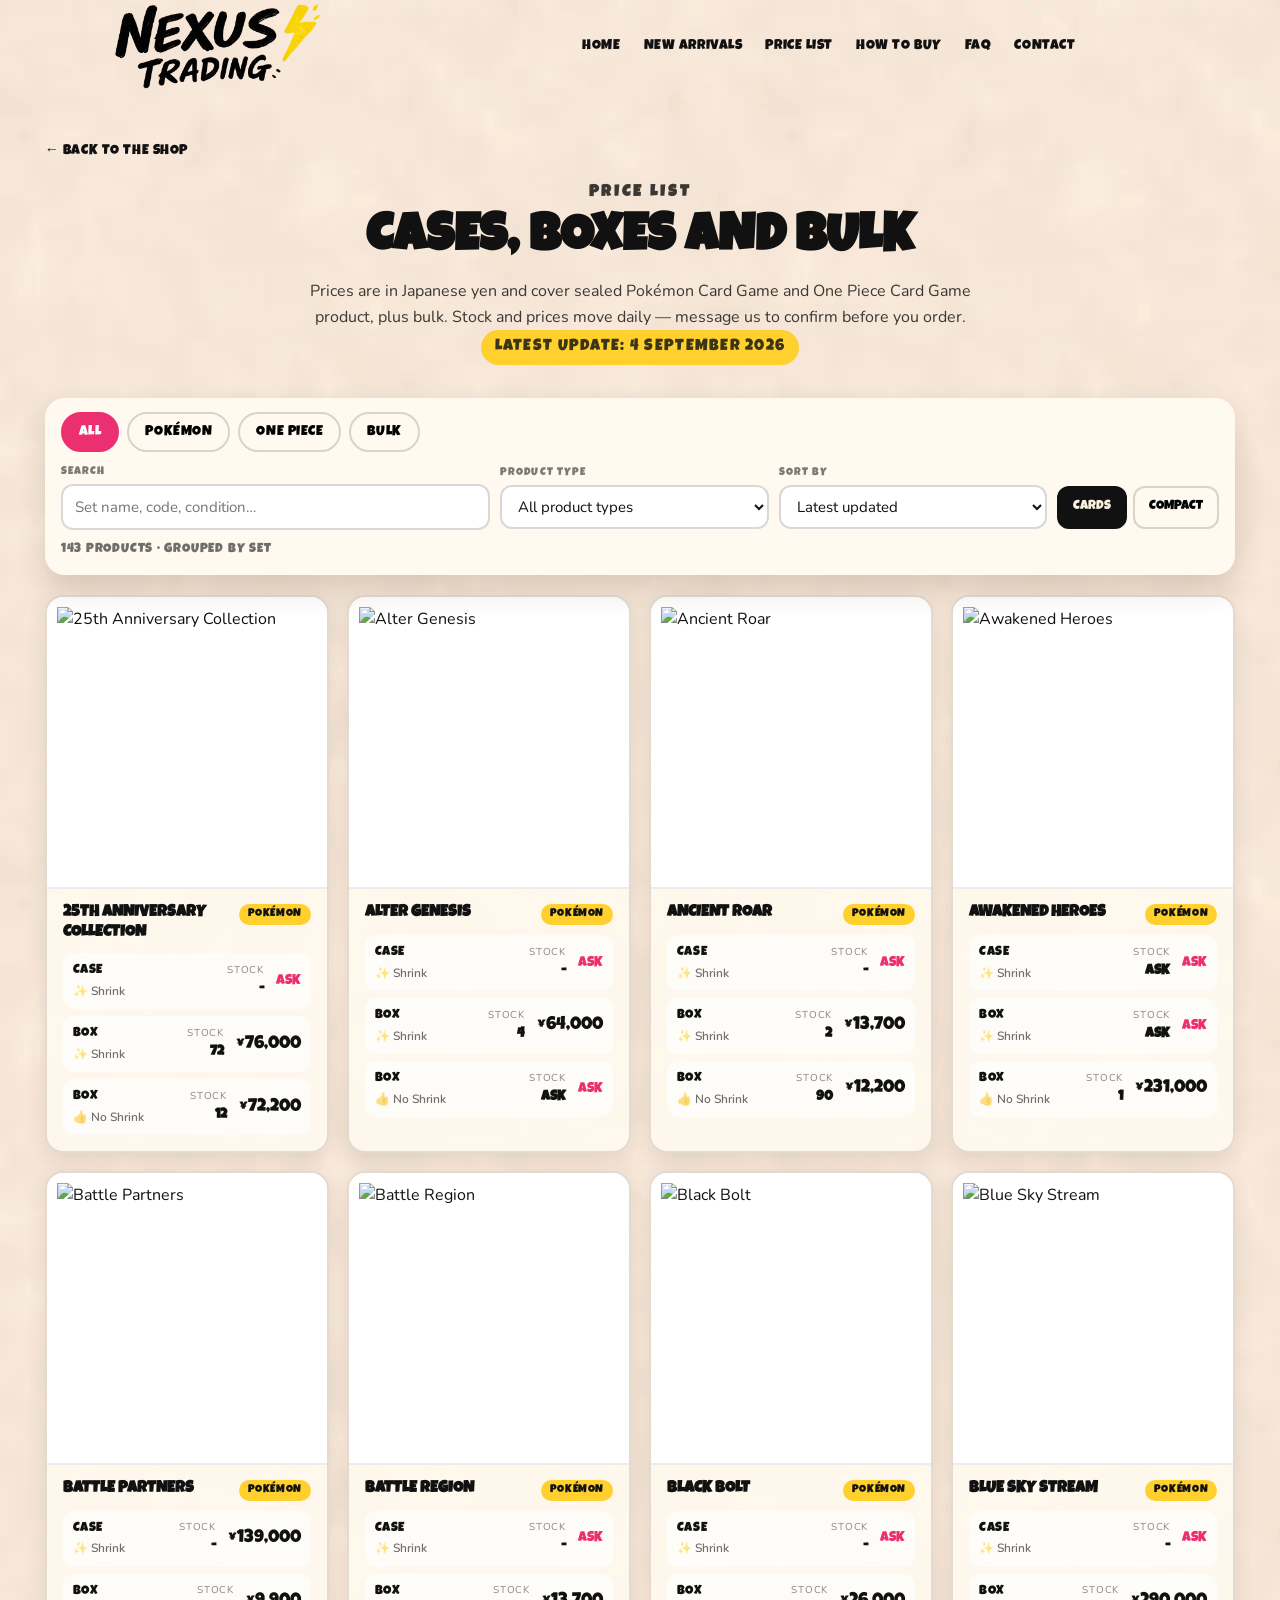
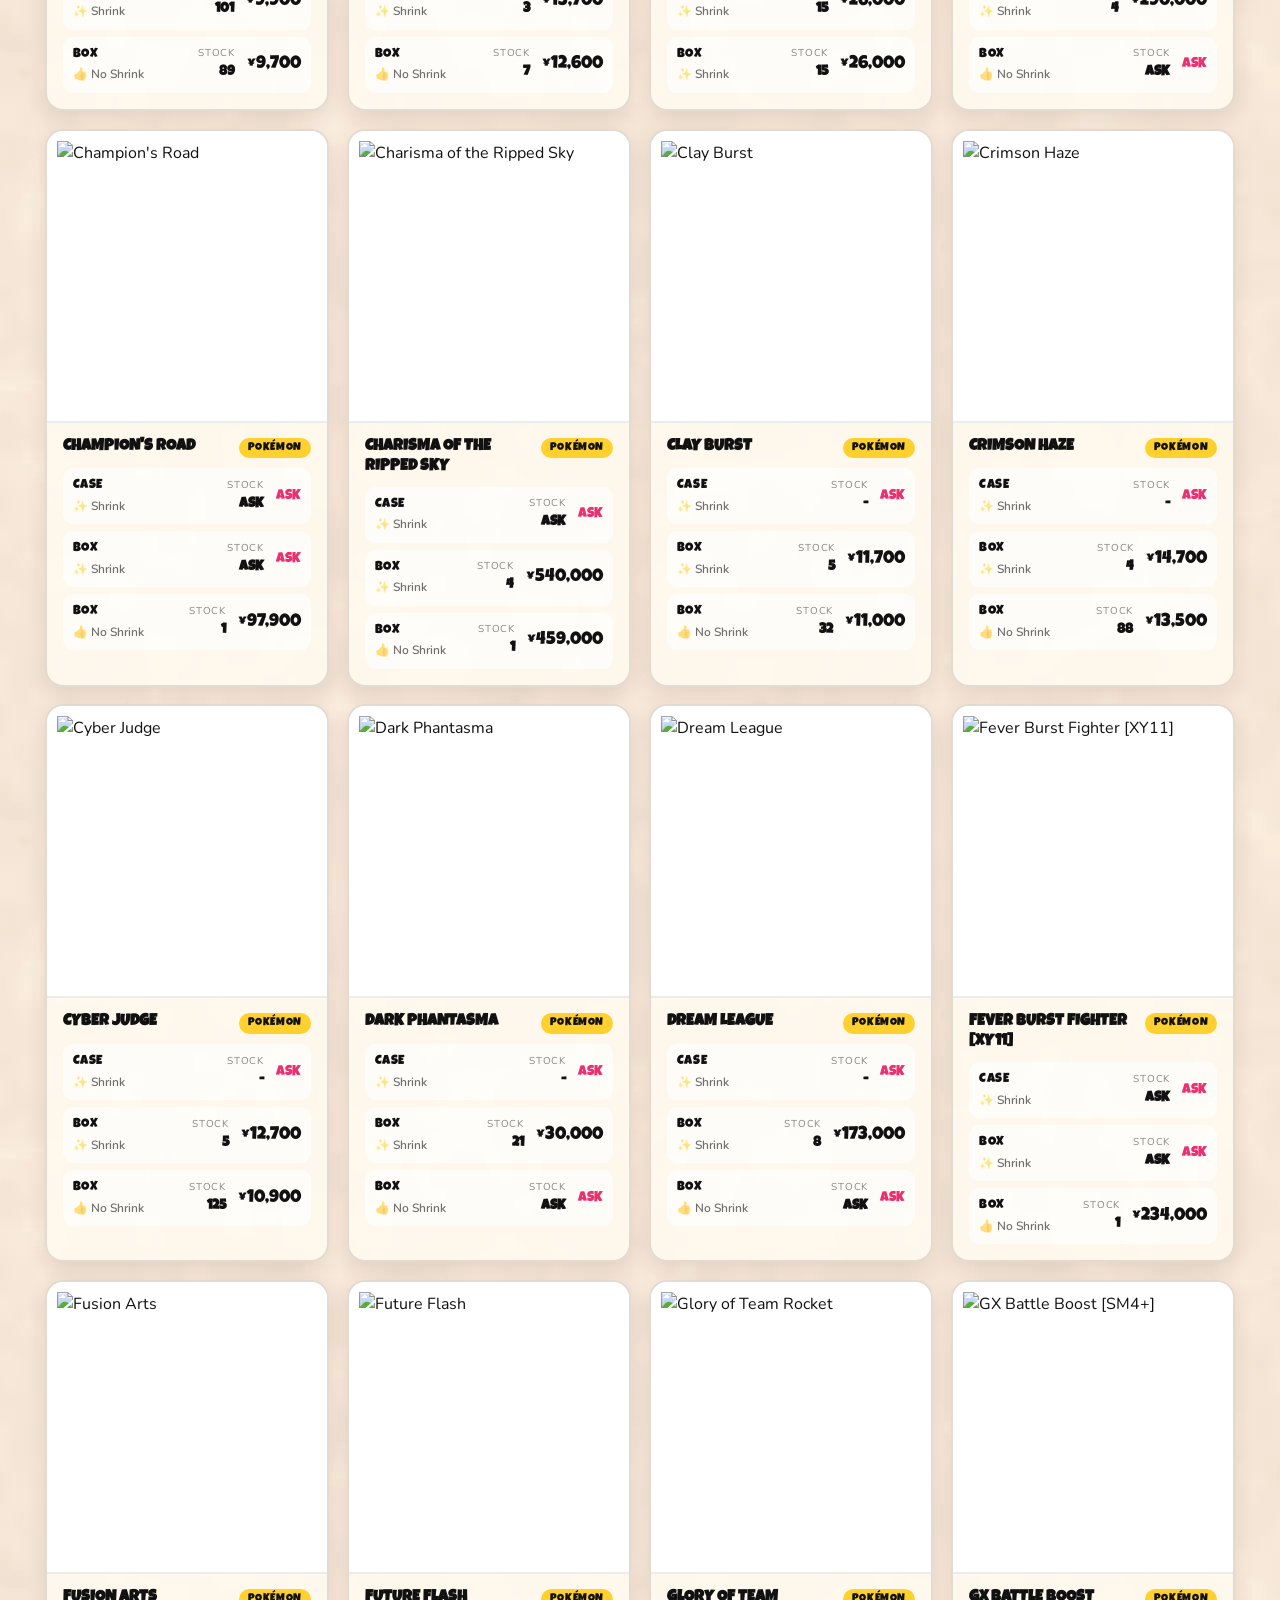
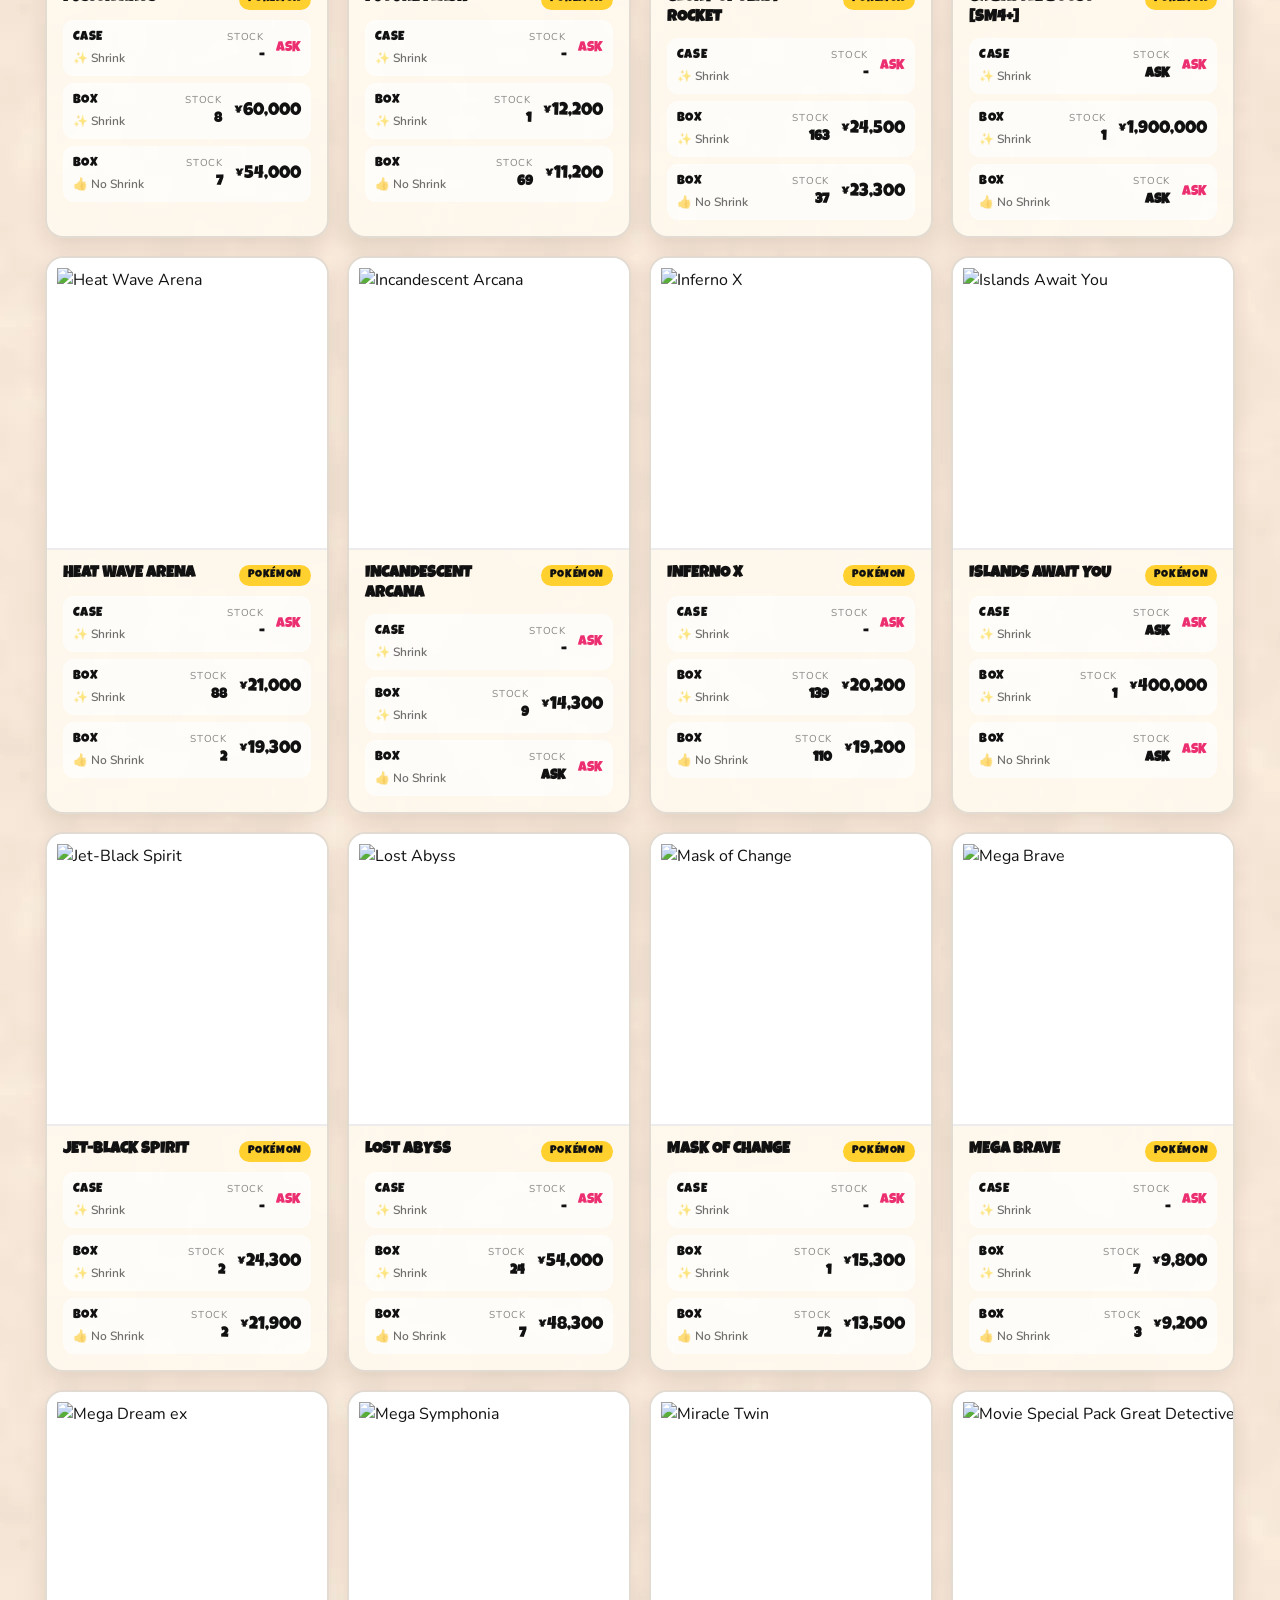
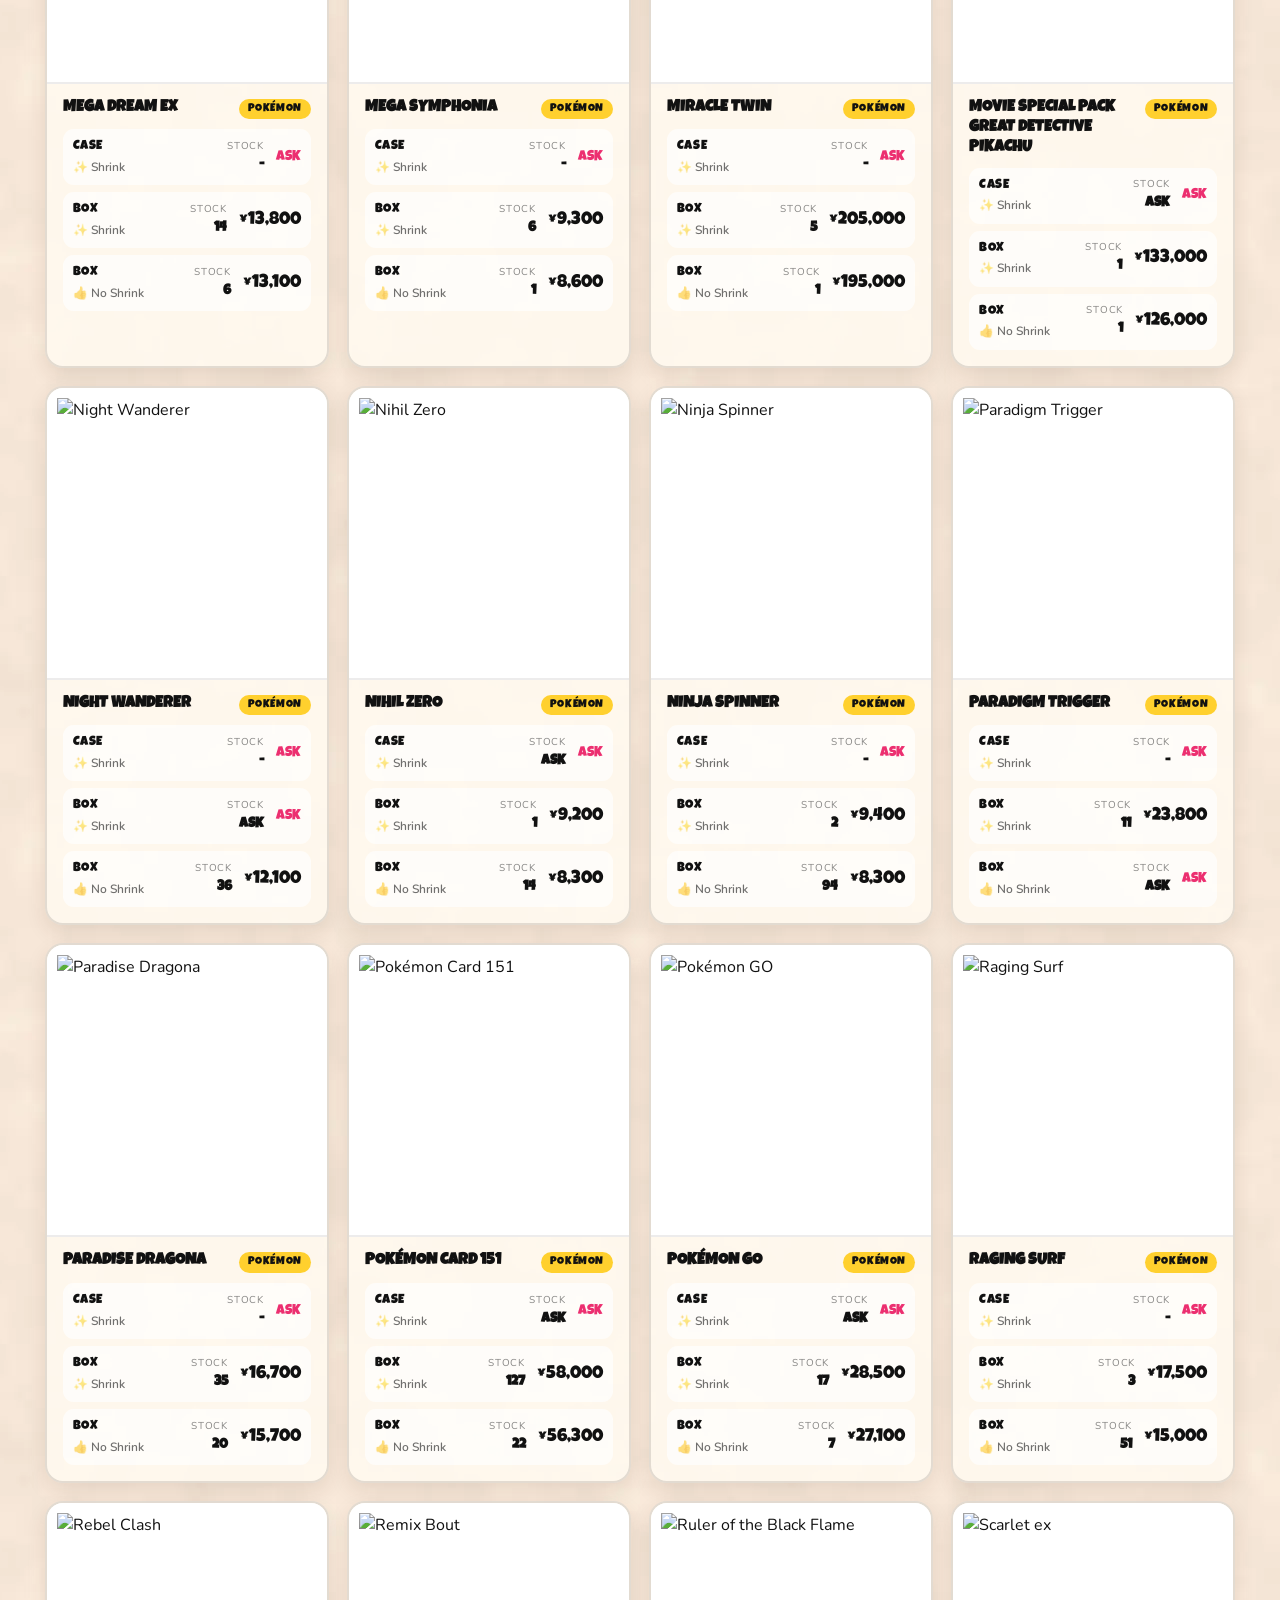
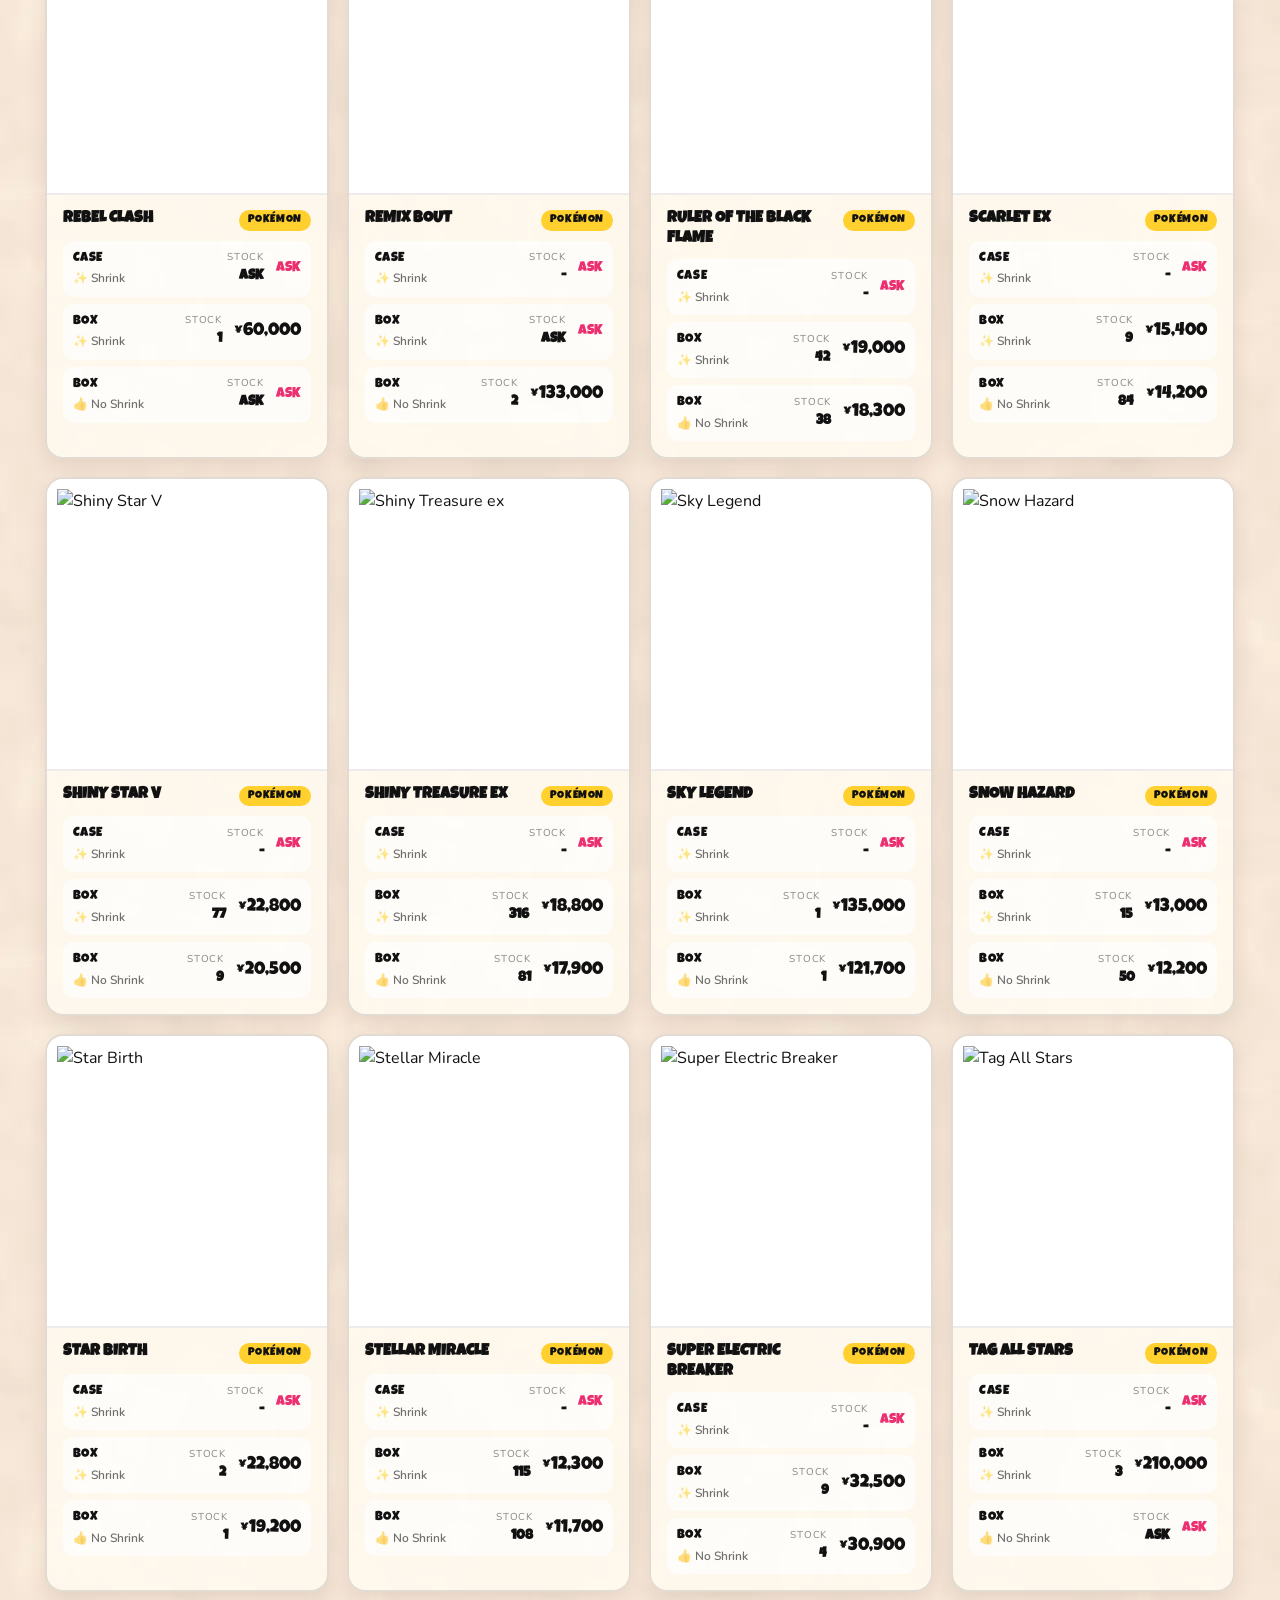
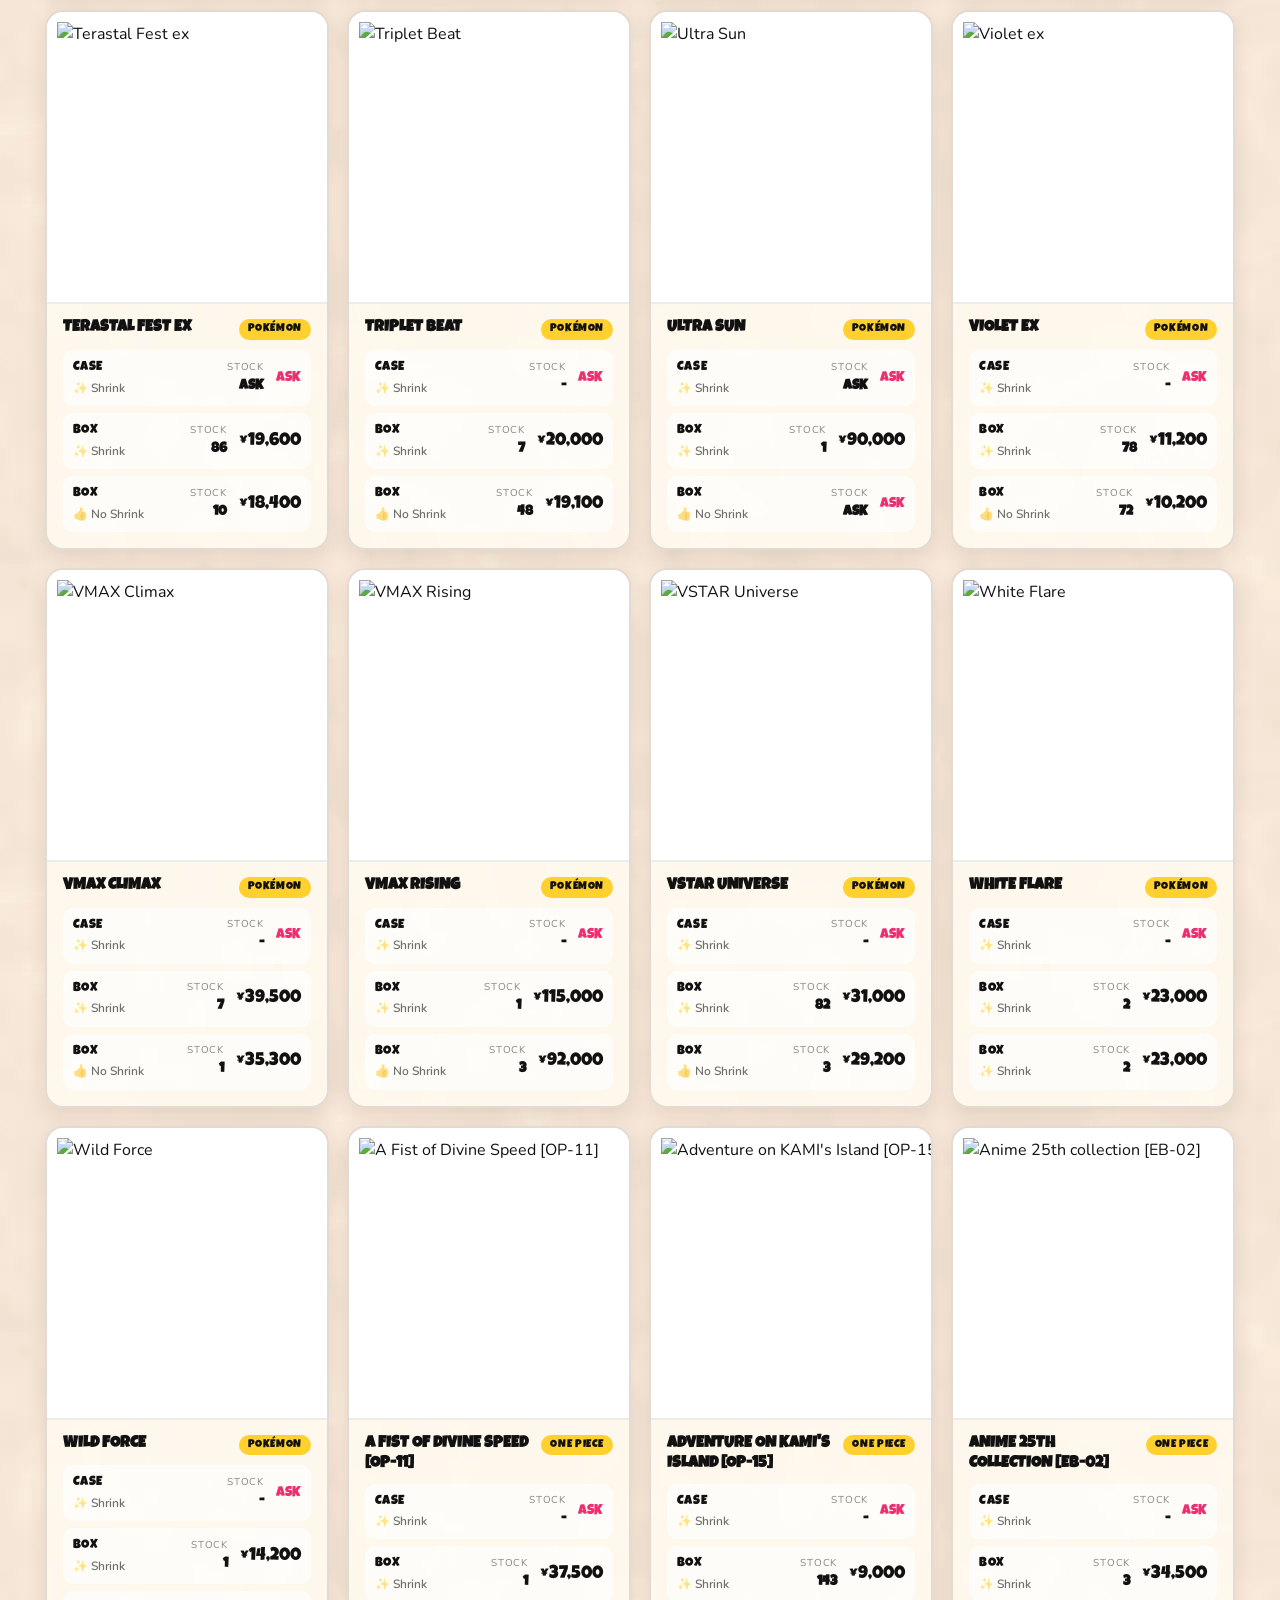
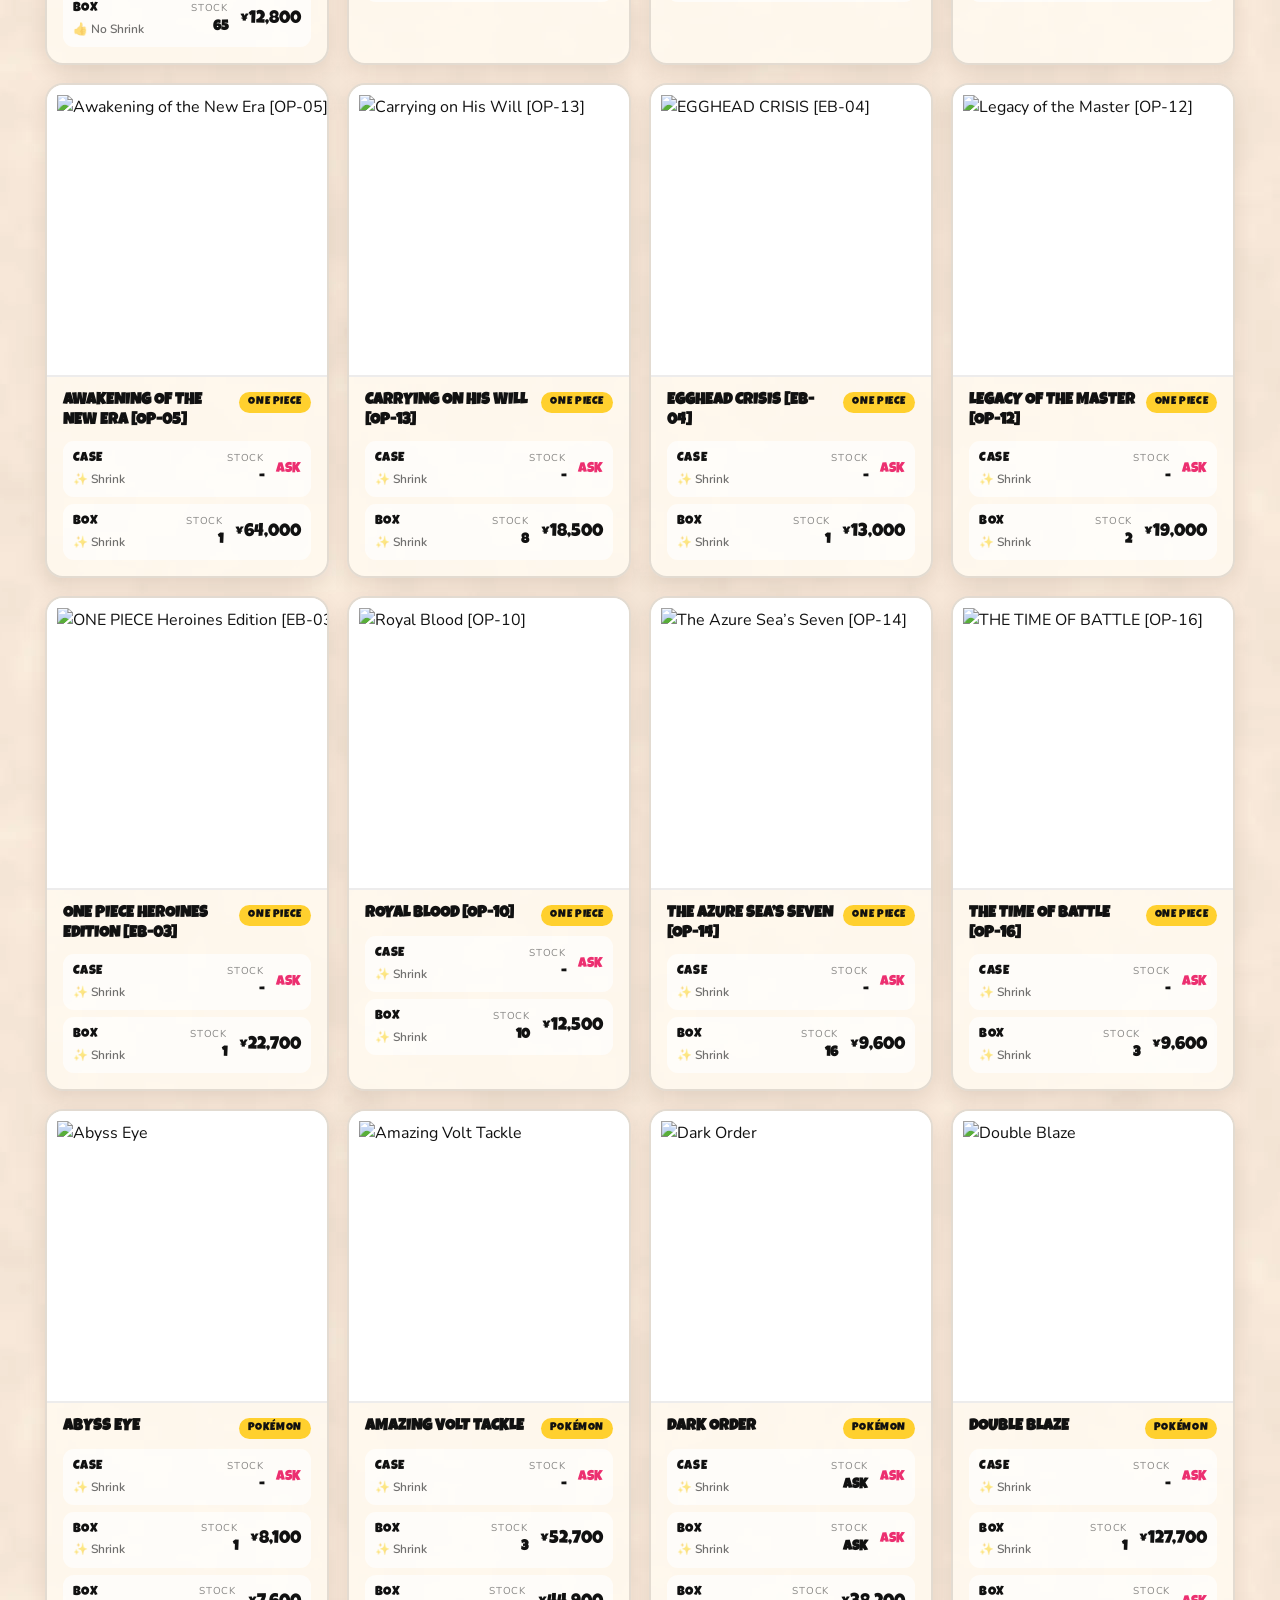
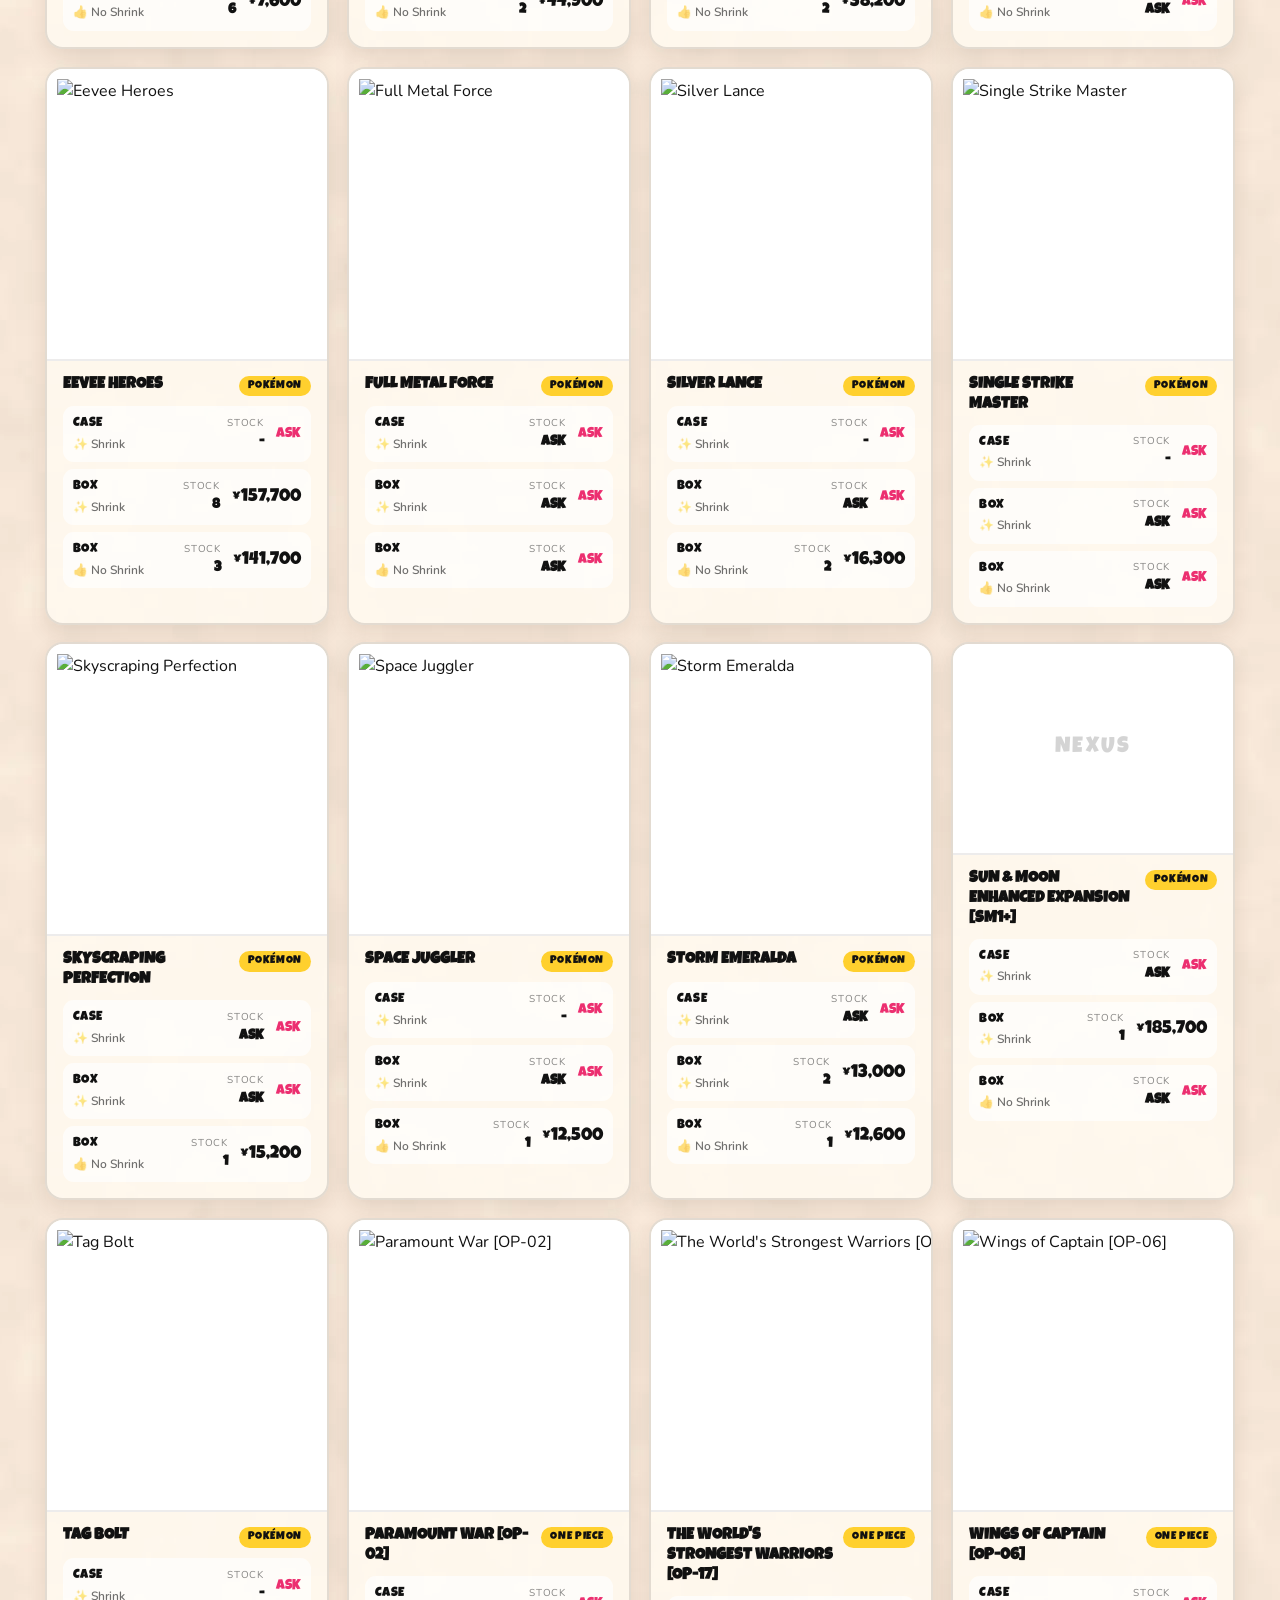
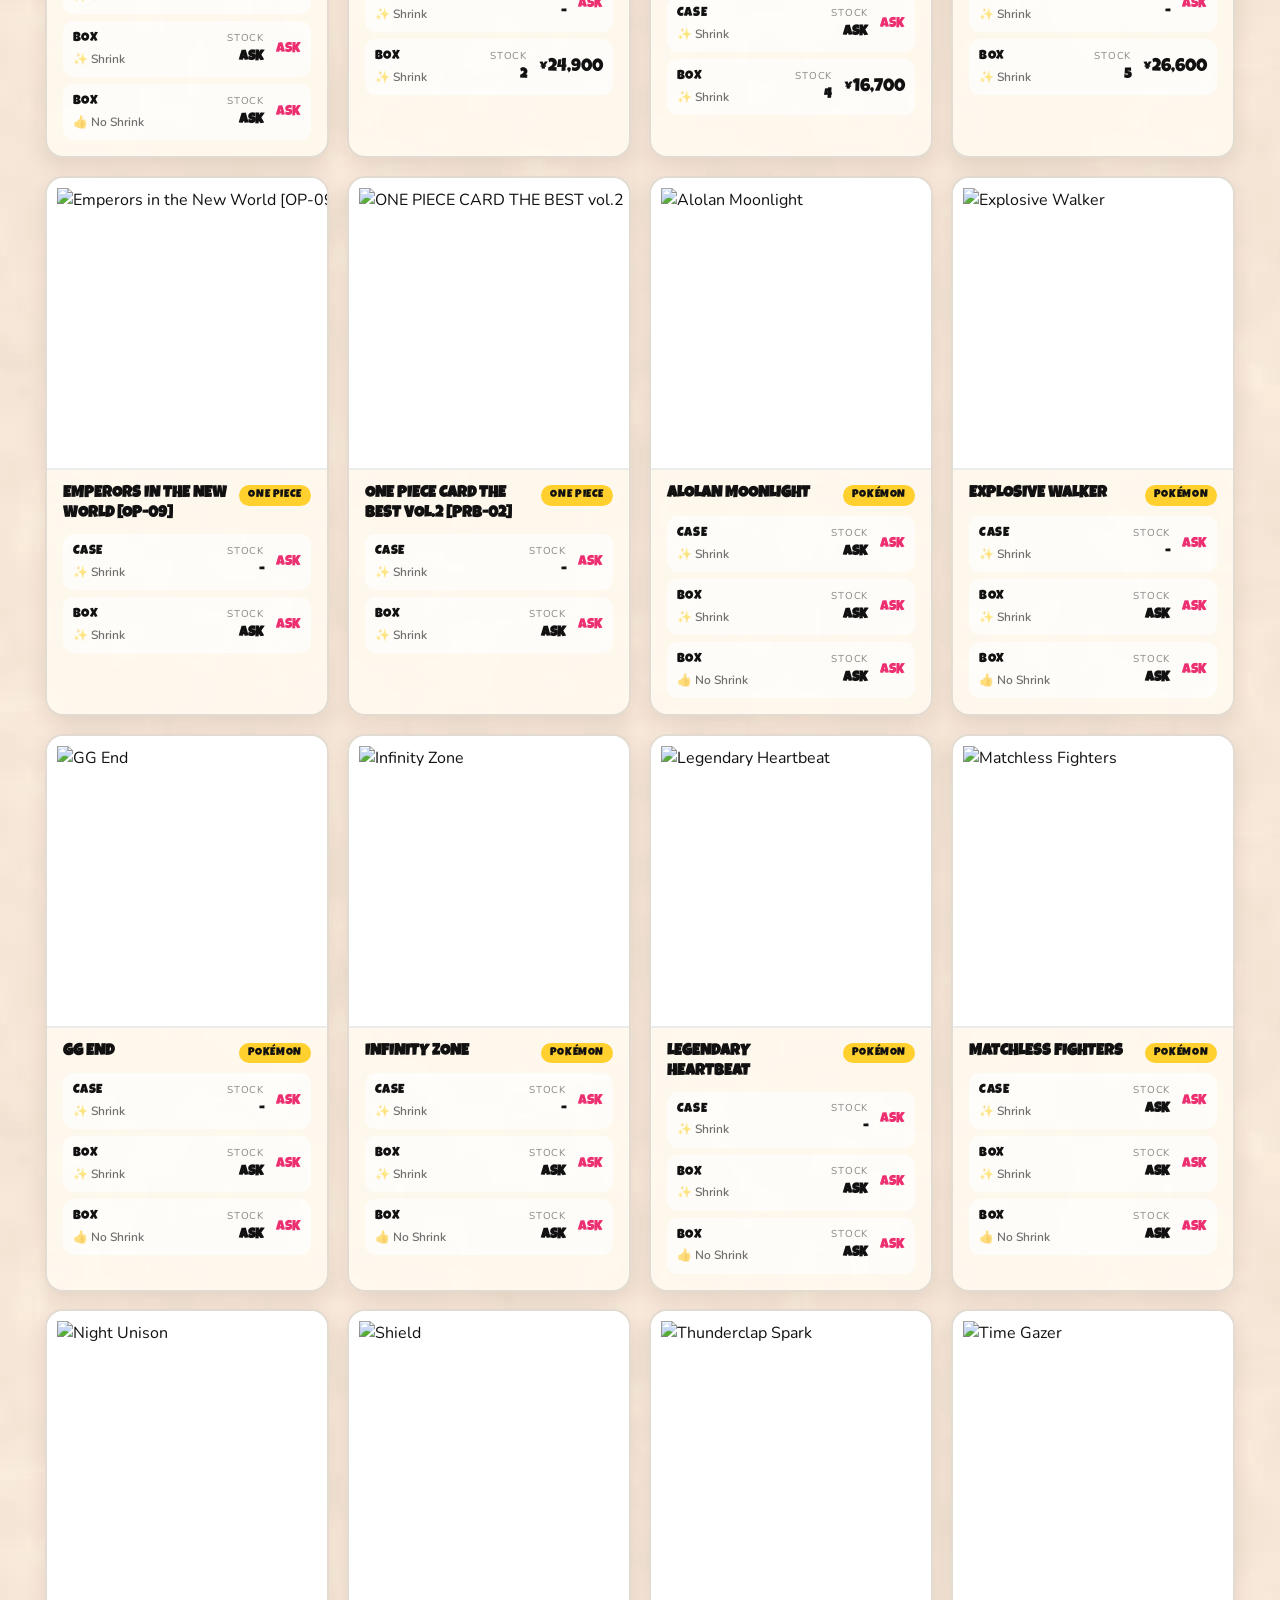
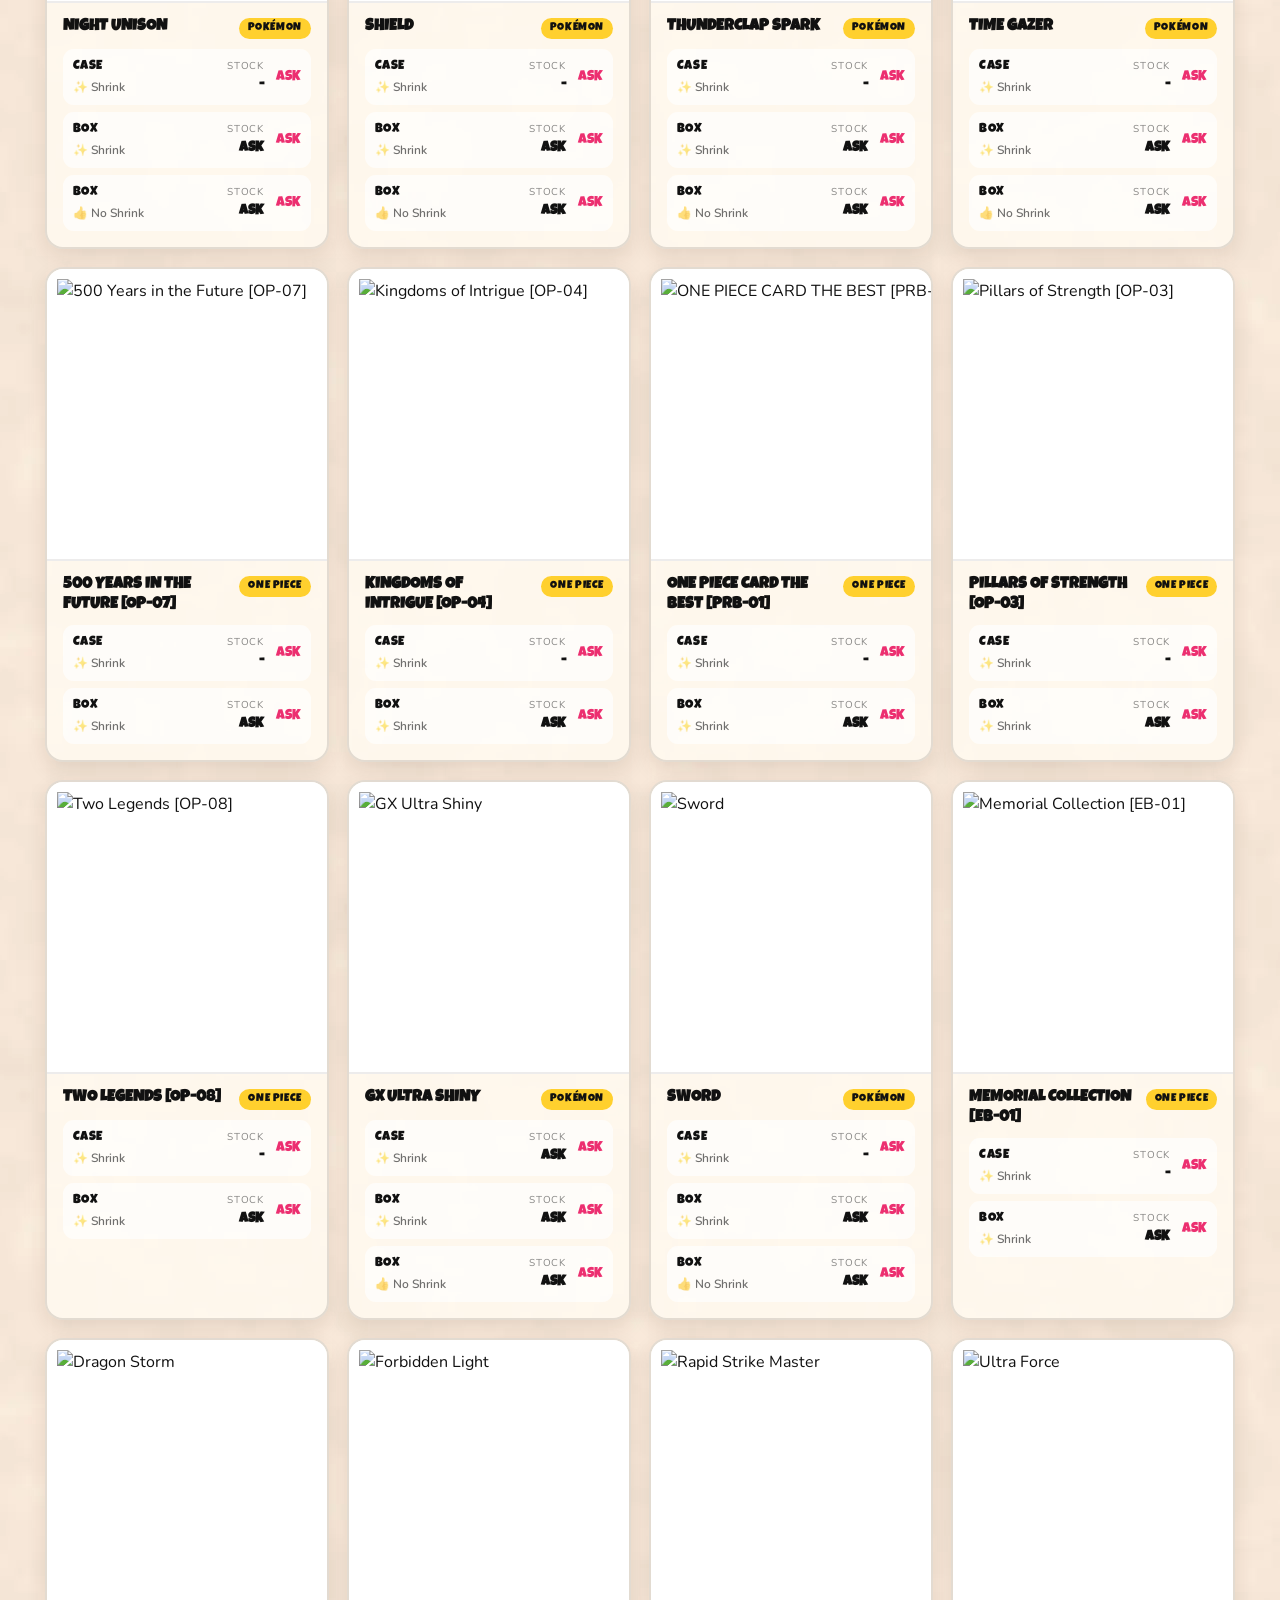
==== price-list/index.html @ 80b19c4f "Add files via upload" ====
<!doctype html>
<html lang="en">
<head>
  <meta charset="utf-8">
  <meta name="viewport" content="width=device-width, initial-scale=1">

  <title>Price List | Nexus Trading</title>
  <meta name="description" content="Current prices for Pokémon Card Game and One Piece Card Game sealed cases, boxes and bulk at Daruma Kaitori Nagano, Matsumoto. Prices in Japanese yen.">
  <link rel="canonical" href="https://daruma-nagano.github.io/miestcgshopjapan/price-list/">

  <meta property="og:type" content="website">
  <meta property="og:site_name" content="Nexus Trading">
  <meta property="og:title" content="Price List | Nexus Trading">
  <meta property="og:description" content="Current prices for Pokémon and One Piece sealed cases, boxes and bulk. Matsumoto, Japan.">
  <meta property="og:url" content="https://daruma-nagano.github.io/miestcgshopjapan/price-list/">
  <meta property="og:image" content="https://daruma-nagano.github.io/miestcgshopjapan/assets/branding/og-card.png">
  <meta name="twitter:card" content="summary_large_image">
  <meta name="twitter:site" content="@kaitorinagano">

  <meta name="theme-color" content="#ec2f70">
  <link rel="icon" href="../favicon.svg" type="image/svg+xml">
  <link rel="apple-touch-icon" href="../assets/branding/apple-touch-icon.png">

  <link rel="preconnect" href="https://fonts.googleapis.com">
  <link rel="preconnect" href="https://fonts.gstatic.com" crossorigin>
  <link rel="stylesheet" href="https://fonts.googleapis.com/css2?family=Luckiest+Guy&family=Nunito:wght@400;600;700;800&family=Gochi+Hand&display=swap">
  <link rel="stylesheet" href="../styles.css">
  <link rel="stylesheet" href="price-list.css">

  <script type="application/ld+json">
  {
    "@context": "https://schema.org",
    "@type": "BreadcrumbList",
    "itemListElement": [
      { "@type": "ListItem", "position": 1, "name": "Home", "item": "https://daruma-nagano.github.io/miestcgshopjapan/" },
      { "@type": "ListItem", "position": 2, "name": "Price List", "item": "https://daruma-nagano.github.io/miestcgshopjapan/price-list/" }
    ]
  }
  </script>
</head>
<body>
  <div class="page-shell">
    <header class="site-header">
      <a class="brand" href="../" aria-label="Nexus Trading home">
        <img src="../assets/branding/nexus-logo.webp" alt="Nexus Trading" width="766" height="296" fetchpriority="high" decoding="async">
      </a>
      <nav id="main-navigation" class="desktop-nav" aria-label="Main navigation">
        <a href="../">Home</a>
        <a href="../#new-arrivals">New Arrivals</a>
        <a href="./">Price List</a>
        <a href="../#how-to-buy">How to Buy</a>
        <a href="../#faq">FAQ</a>
        <a href="../#contact">Contact</a>
      </nav>
      <div class="header-actions">
        <button class="menu-button" type="button" aria-label="Open menu" aria-expanded="false" aria-controls="main-navigation">☰</button>
      </div>
    </header>

    <main class="pl-page" data-price-list>
      <a class="pl-back" href="../">← Back to the shop</a>

      <div class="pl-head">
        <p class="section-kicker">Price List</p>
        <h1>Cases, boxes and bulk</h1>
        <p>Prices are in Japanese yen and cover sealed Pokémon Card Game and One Piece Card Game product, plus bulk. Stock and prices move daily — message us to confirm before you order.</p>
        <p class="pl-updated">Latest update: 4 September 2026</p>
      </div>

      <div class="pl-controls">
        <div class="pl-tabs" role="group" aria-label="Filter by category">
          <button class="pl-tab is-active" type="button" data-pl-category="All">All</button>
          <button class="pl-tab" type="button" data-pl-category="Pokémon">Pokémon</button>
          <button class="pl-tab" type="button" data-pl-category="One Piece">One Piece</button>
          <button class="pl-tab" type="button" data-pl-category="Bulk">Bulk</button>
        </div>

        <div class="pl-filters">
          <div class="pl-field">
            <label for="pl-search">Search</label>
            <input id="pl-search" type="search" data-pl-search placeholder="Set name, code, condition…" autocomplete="off">
          </div>
          <div class="pl-field">
            <label for="pl-type">Product type</label>
            <select id="pl-type" data-pl-type>
              <option value="All">All product types</option>
              <option value="CASE">CASE</option>
              <option value="BOX">BOX</option>
              <option value="No Shrink">BOX — no shrink</option>
              <option value="Bulk">Bulk</option>
            </select>
          </div>
          <div class="pl-field">
            <label for="pl-sort">Sort by</label>
            <select id="pl-sort" data-pl-sort>
              <option value="updated">Latest updated</option>
              <option value="priceDesc">Highest price</option>
              <option value="priceAsc">Lowest price</option>
              <option value="name">Name A–Z</option>
            </select>
          </div>
          <div class="pl-views" role="group" aria-label="Change layout">
            <button class="pl-view is-active" type="button" data-pl-view="card">Cards</button>
            <button class="pl-view" type="button" data-pl-view="table">Compact</button>
          </div>
        </div>

        <p class="pl-count" data-pl-count aria-live="polite">Loading…</p>
      </div>

      <div class="pl-list" data-pl-list></div>
      <p class="pl-empty" data-pl-empty hidden>No matching items found.</p>

      <section class="pl-note" aria-labelledby="pl-note-heading">
        <h2 id="pl-note-heading">Before you order</h2>
        <ul>
          <li>Prices are in Japanese yen and exclude shipping. Shipping is quoted per order.</li>
          <li>Items marked <strong>ASK</strong> are priced on request — usually CASE quantities or fast-moving product.</li>
          <li>Stock figures are a guide only. Sealed product sells over the counter as well, so a listed item can be gone the same day.</li>
          <li>The final price can change with condition, market movement and remaining quantity.</li>
        </ul>
      </section>

      <div class="pl-cta">
        <a class="primary-button primary-button--inline primary-button--instagram" href="https://www.instagram.com/mie_pcg_japancard/" target="_blank" rel="noopener noreferrer">DM on Instagram <span aria-hidden="true">→</span></a>
        <a class="ghost-button" href="../#how-to-buy">How to Buy <span aria-hidden="true">→</span></a>
      </div>
    </main>

    <footer class="site-footer">
      <img src="../assets/branding/nexus-logo.webp" alt="Nexus Trading" width="766" height="296" loading="lazy" decoding="async">
      <nav aria-label="Footer navigation">
        <a href="../#how-to-buy">How to Buy</a>
        <a href="../#shipping">Shipping</a>
        <a href="../#faq">FAQ</a>
        <a href="../privacy.html">Privacy</a>
        <a href="../#contact">Contact</a>
      </nav>
      <p class="footer-note">Nexus Trading Co., Ltd. — Matsumoto, Nagano, Japan</p>
    </footer>
  </div>

  <script src="price-list-data.js"></script>
  <script src="price-list.js"></script>
  <script src="../script.js"></script>
</body>
</html>
---- styles.css ----
:root {
  --font-display: "Luckiest Guy", "Arial Black", Impact, sans-serif;
  --font-body: "Nunito", "Helvetica Neue", Arial, sans-serif;
  --font-hand: "Gochi Hand", "Comic Sans MS", cursive;
  --paper: #fbf1df;
  --ink: #111;
  --pink: #ec2f70;
  --yellow: #ffd02e;
  --panel: rgba(255, 250, 240, .88);
  --shadow: 0 14px 30px rgba(64, 35, 18, .16);
}

* { box-sizing: border-box; }
html { scroll-behavior: smooth; }
body {
  margin: 0;
  min-width: 320px;
  overflow-x: hidden;
  color: var(--ink);
  font-family: var(--font-body);
  background: #ddd4c8;
}
button, input { font: inherit; }
a { color: inherit; }
button { border: 0; }

.page-shell {
  width: 100%;
  min-width: 320px;
  margin: 0;
  overflow: hidden;
  background-color: var(--paper);
  background-image: url("assets/backgrounds/paper-background.webp");
  background-position: center top;
  background-size: 768px 768px;
  background-repeat: repeat;
}

.site-header {
  position: relative;
  z-index: 30;
  display: grid;
  grid-template-columns: minmax(180px, .85fr) 1fr auto;
  align-items: center;
  gap: clamp(12px, 1.5vw, 24px);
  width: 100%;
  max-width: none;
  margin: 0;
  padding: clamp(10px, 1.1vw, 18px) clamp(16px, 2.4vw, 36px) 4px;
}
.brand img {
  display: block;
  width: clamp(150px, 13vw, 205px);
  height: auto;
  object-fit: contain;
}
.channel-logo.is-ready { opacity: 1; }
.desktop-nav {
  display: flex;
  justify-content: center;
  gap: clamp(14px, 2.4vw, 42px);
}
.desktop-nav a,
.site-footer a {
  font-family: var(--font-display);
  text-decoration: none;
  text-transform: uppercase;
  font-size: clamp(14px, 1.05vw, 18px);
  transition: transform .2s ease, color .2s ease;
}
.desktop-nav a:hover { color: var(--pink); transform: translateY(-2px); }
.header-actions { display: flex; align-items: center; justify-content: flex-end; }
.menu-button {
  display: none;
  place-items: center;
  width: clamp(42px, 3.4vw, 50px);
  aspect-ratio: 1;
  border-radius: 50%;
  color: white;
  background: var(--pink);
  font-size: 26px;
  cursor: pointer;
}

.hero-section {
  position: relative;
  width: 100%;
  max-width: none;
  aspect-ratio: 1440 / 1010;
  margin: 0;
  padding: 0;
  isolation: isolate;
}
.hero-sticker,
.hero-mascot,
.fire-ring,
.fire-glow {
  position: absolute;
  pointer-events: none;
}
.hero-decoration-layer {
  position: absolute;
  inset: 0;
  z-index: -2;
  overflow: hidden;
  pointer-events: none;
}
.hero-decoration {
  position: absolute;
  left: 50%;
  width: 100%;
  height: auto;
  object-fit: contain;
  object-position: center top;
  transform: translateX(-50%);
}
.hero-decoration--stars {
  top: 0;
  opacity: .56;
}
.hero-decoration--arrows {
  top: 1.5%;
  opacity: .72;
}

.hero-copy {
  position: absolute;
  z-index: 8;
  left: 90%;
  top: 0%;
  width: 29%;
}
.hero-copy h1 {
  margin: 0;
  font-family: var(--font-display);
  font-size: clamp(100%, 5.7vw, 136px);
  line-height: .92;
  text-transform: uppercase;
  letter-spacing: clamp(-1.5px, -.09vw, -.5px);
}
.hero-copy h1 span { display: block; }
.hero-copy h1 .accent { color: var(--pink); }
.hero-subtitle {
  display: inline-block;
  margin: 6.5% 0 0;
  padding: .3em .45em;
  font-family: var(--font-display);
  font-size: clamp(20px, 1.7vw, 30px);
  font-weight: 700;
  line-height: 1.28;
  text-transform: uppercase;
  background: linear-gradient(transparent 16%, rgba(255, 214, 42, .82) 16% 82%, transparent 100%);
}
.hero-copy .hero-sticker--hello {
  top: -30%;
  left: 40%;
  width: clamp(118px, 13vw, 178px);
  height: auto;
  z-index: 11;
}

.hero-visual {
  position: absolute;
  z-index: 5;
  top: 2.8%;
  left: 31.5%;
  width: 62.5%;
  aspect-ratio: 900 / 790;
  container-type: inline-size;
}
.fire-ring,
.fire-glow {
  top: -20%;
  left: 10%;
  width: 80%;
  height: auto;
  object-fit: contain;
}
.fire-glow {
  opacity: .5;
  filter: blur(1px);
  animation: glowPulse 1.8s ease-in-out infinite alternate;
}
.fire-ring { animation: fireFlicker 1.3s ease-in-out infinite alternate; }
@keyframes fireFlicker {
  from { transform: translate(-50%, -50%) scale(.995) rotate(-.6deg); filter: saturate(.95) brightness(.98); }
  to { transform: translate(-50%, -50%) scale(1.018) rotate(.6deg); filter: saturate(1.15) brightness(1.08); }
}
@keyframes glowPulse {
  from { transform: translate(-50%, -50%) scale(.97); opacity: .35; }
  to { transform: translate(-50%, -50%) scale(1.03); opacity: .58; }
}

.orbit-system {
  position: absolute;
  inset: 0;
  --main-card-w: clamp(185px, 29cqw, 370px);
  --satellite-card-w: clamp(120px, 19cqw, 240px);
  --radius-x: clamp(180px, 33cqw, 420px);
  --radius-y: clamp(155px, 28cqw, 355px);
  --center-x: 52%;
  --center-y: 46%;
  cursor: grab;
  touch-action: pan-y;
  user-select: none;
}
.orbit-system.is-dragging { cursor: grabbing; }
.orbit-system:focus-visible {
  outline: 4px solid var(--pink);
  outline-offset: 6px;
  border-radius: 24px;
}
.orbit-card {
  position: absolute;
  display: flex;
  flex-direction: column;
  align-items: center;
  justify-content: center;
  gap: 6px;
  border: clamp(4px, .55cqw, 6px) solid rgba(255, 255, 255, .82);
  border-radius: clamp(12px, 1.8cqw, 18px);
  color: rgba(56, 45, 35, .82);
  text-align: center;
  font-family: var(--font-display);
  background: linear-gradient(135deg, rgba(255,255,255,.3), rgba(232,214,196,.46)), linear-gradient(180deg, #ffdbed 0%, #ffe3a8 44%, #f4cc8d 100%);
  box-shadow: 0 18px 24px rgba(55, 24, 10, .24);
  will-change: transform;
}
.orbit-card span { display: block; line-height: 1; font-size: clamp(12px, 2cqw, 19px); text-transform: uppercase; }
.orbit-card small { display: block; font-size: clamp(10px, 1.5cqw, 14px); opacity: .75; }
.orbit-card:focus-visible {
  outline: 4px solid var(--pink);
  outline-offset: 4px;
}
.orbit-card--main {
  left: var(--center-x);
  top: var(--center-y);
  width: var(--main-card-w);
  aspect-ratio: 260 / 380;
  z-index: 20;
  transform: translate(-50%, -50%) rotate(3deg);
  background: linear-gradient(135deg, rgba(255,255,255,.35), rgba(232,214,196,.12)), linear-gradient(180deg, #ff4da2 0%, #ffadcf 50%, #ffd95b 100%);
}
.orbit-card--satellite {
  left: 50%;
  top: 50%;
  width: var(--satellite-card-w);
  aspect-ratio: 182 / 255;
  transform-origin: center center;
}
.spin-label {
  position: absolute;
  right: 23%;
  bottom: 5%;
  z-index: 21;
  font-family: var(--font-hand);
  font-size: clamp(26px, 3cqw, 36px);
  transform: rotate(-8deg);
}
.hero-visual .hero-sticker--new {
  top: 7%;
  right: -5%;
  width: clamp(112px, 18cqw, 220px);
  height: auto;
  z-index: 22;
}
.hero-visual .hero-sticker--go {
  top: 61%;
  right: -3%;
  width: clamp(82px, 12cqw, 150px);
  height: auto;
  z-index: 22;
}
.hero-mascot {
  right: 1.5%;
  bottom: 1%;
  z-index: 8;
  width: clamp(190px, 20vw, 360px);
  height: auto;
  object-fit: contain;
}


.site-footer {
  display: grid;
  grid-template-columns: 1fr;
  align-items: center;
  gap: 18px;
  min-height: 76px;
  padding: 10px clamp(18px, 3vw, 58px);
  color: white;
  background: #080808;
}
.site-footer > img { width: 125px; height: 55px; object-fit: contain; filter: invert(1) grayscale(1) brightness(2); }

.sr-only {
  position: absolute;
  width: 1px;
  height: 1px;
  padding: 0;
  margin: -1px;
  overflow: hidden;
  clip: rect(0,0,0,0);
  white-space: nowrap;
  border: 0;
}
.mobile-nav-open .desktop-nav {
  display: flex;
  position: absolute;
  top: 72px;
  right: 20px;
  flex-direction: column;
  gap: 4px;
  padding: 14px;
  border-radius: 14px;
  background: #fff7ea;
  box-shadow: var(--shadow);
}

@media (min-width: 1441px) {
  .site-header {
    grid-template-columns: minmax(220px, .72fr) 1fr auto;
    padding-inline: clamp(36px, 3.2vw, 82px);
  }

  .brand img {
    width: clamp(205px, 11vw, 280px);
  }

  .desktop-nav {
    gap: clamp(34px, 3vw, 72px);
  }

  .desktop-nav a {
    font-size: clamp(18px, 1vw, 22px);
  }

  .hero-copy {
    left: clamp(48px, 4.2vw, 110px);
    width: min(30%, 560px);
  }

  .hero-visual {
    left: 30%;
    width: 68%;
  }

  .hero-decoration {
    width: 100%;
  }
}

@media (max-width: 980px) {
  .menu-button { display: grid; }
  .site-header { grid-template-columns: 180px 1fr auto; padding-inline: 18px; }
  .desktop-nav { display: none; }
  .hero-section {
    display: grid;
    grid-template-areas: "copy" "visual" "mascot";
    aspect-ratio: auto;
    padding: 0 18px 24px;
  }
  .hero-decoration--stars,
  .hero-decoration--arrows { width: 100%; height: auto; }
  .hero-copy {
    grid-area: copy;
    position: relative;
    left: auto;
    top: auto;
    width: min(58%, 430px);
    padding-top: clamp(80px, 12vw, 118px);
  }
  .hero-copy .hero-sticker--hello {
    top: 0;
    left: -2%;
    width: clamp(118px, 20vw, 168px);
  }
  .hero-visual {
    grid-area: visual;
    position: relative;
    top: auto;
    left: auto;
    width: 100%;
    aspect-ratio: 900 / 720;
    margin-top: 10px;
  }
  .orbit-system {
    --radius-x: clamp(135px, 28cqw, 230px);
    --radius-y: clamp(135px, 28cqw, 230px);
    --main-card-w: clamp(170px, 34cqw, 250px);
    --satellite-card-w: clamp(112px, 23cqw, 170px);
    --center-x: 50%;
    --center-y: 48%;
  }
  .hero-visual .hero-sticker--new { top: 4%; right: 0; width: clamp(108px, 18cqw, 148px); }
  .hero-visual .hero-sticker--go { top: 58%; right: 0; width: clamp(82px, 14cqw, 110px); }
  .hero-mascot {
    grid-area: mascot;
    position: relative;
    right: auto;
    bottom: auto;
    width: clamp(180px, 31vw, 255px);
    justify-self: end;
    margin-top: -12%;
    margin-right: 1%;
  }
  .site-footer { grid-template-columns: 120px 1fr; }
  .site-footer nav { display: none; }
}

@media (max-width: 680px) {
  .page-shell { background-size: 640px 640px; background-position: center top; }
  .site-header { grid-template-columns: minmax(130px, 1fr) auto; padding: 8px 12px 0; }
  .brand img { width: clamp(138px, 42vw, 165px); }
  .menu-button { width: 42px; }
  .hero-section { padding-inline: 12px; padding-bottom: 18px; }
  .hero-copy { width: 100%; padding-top: clamp(72px, 22vw, 96px); }
  .hero-copy h1 { width: 76%; font-size: clamp(52px, 17vw, 72px); }
  .hero-subtitle { margin: 18px 0 0; font-size: clamp(16px, 5vw, 21px); }
  .hero-copy .hero-sticker--hello { top: 0; left: -1%; width: clamp(108px, 34vw, 138px); }
  .hero-visual { width: 100%; margin-top: 8px; aspect-ratio: 1 / 1.08; }
  .orbit-system {
    --radius-x: clamp(105px, 31cqw, 150px);
    --radius-y: clamp(112px, 33cqw, 160px);
    --main-card-w: clamp(145px, 43cqw, 195px);
    --satellite-card-w: clamp(94px, 28cqw, 128px);
    --center-y: 47%;
  }
  .orbit-card span { font-size: clamp(10px, 3cqw, 13px); }
  .orbit-card small { font-size: clamp(8px, 2.3cqw, 10px); }
  .spin-label { right: 10%; bottom: 2%; font-size: clamp(24px, 8cqw, 32px); }
  .hero-visual .hero-sticker--new { top: 2%; right: 0; width: clamp(94px, 29cqw, 120px); }
  .hero-visual .hero-sticker--go { top: 59%; right: 0; width: clamp(72px, 22cqw, 92px); }
  .hero-mascot { width: clamp(150px, 45vw, 190px); margin-top: -8%; }
  .site-footer { grid-template-columns: 1fr; justify-items: center; text-align: center; }
}

@media (max-width: 420px) {
  .hero-copy h1 { width: 82%; }
  .hero-visual { margin-top: 18px; }
  .orbit-system {
    --radius-x: clamp(94px, 29cqw, 122px);
    --radius-y: clamp(100px, 31cqw, 132px);
    --main-card-w: clamp(132px, 41cqw, 168px);
    --satellite-card-w: clamp(84px, 26cqw, 106px);
  }
  .hero-mascot { margin-top: -4%; }
}

@media (prefers-reduced-motion: reduce) {
  html { scroll-behavior: auto; }
  .fire-ring,
  .fire-glow { animation: none; }
  .desktop-nav a { transition: none; }
}

.header-actions { display: flex; align-items: center; justify-content: flex-end; gap: 10px; }
.primary-button,
.social-panel > a {
  display: inline-flex;
  align-items: center;
  justify-content: space-between;
  gap: 20px;
  border: 2px solid var(--pink);
  border-radius: 999px;
  padding: 14px 26px;
  color: white;
  font-family: var(--font-display);
  font-size: 40px;
  text-decoration: none;
  background: var(--pink);
  box-shadow: 0 7px 0 rgba(172, 22, 77, .12);
  transition: transform .2s ease;
}
.primary-button { margin-top: 22px; }
.primary-button:hover,
.social-panel > a:hover { transform: translateY(-3px) rotate(-1deg); }

.connect-section {
  position: relative;
  padding: 10px clamp(18px, 3.2vw, 64px) 36px;
}
.connect-section h2 {
  margin: 0 0 18px;
  text-align: center;
  font-family: var(--font-display);
  font-size: 34px;
  text-transform: uppercase;
}
.panel-icon { font-size: 38px; }

.benefit-section {
  display: grid;
  grid-template-columns: 1.3fr repeat(4, 1fr);
  align-items: center;
  gap: 16px;
  padding: 26px clamp(18px, 3.5vw, 68px);
  border-top: 1px solid rgba(80, 45, 20, .12);
}
.benefit-title {
  padding: 14px 22px;
  font-family: var(--font-display);
  font-size: 36px;
  line-height: 1;
  text-transform: uppercase;
  background: var(--yellow);
  transform: rotate(-2deg);
}
.benefit { text-align: center; text-transform: uppercase; }
.benefit span { display: block; font-size: 52px; }
.benefit strong,
.benefit small { display: block; }
.benefit strong { font-family: var(--font-display); font-size: 18px; }

.bottom-section {
  display: grid;
  grid-template-columns: 1.4fr 1fr .7fr;
  gap: 24px;
  align-items: center;
  padding: 25px clamp(18px, 3.5vw, 68px) 12px;
}
.love-note { width: 100%; max-height: 210px; object-fit: contain; transform: rotate(-4deg); }

.site-footer {
  display: grid;
  grid-template-columns: 145px 1fr auto;
  align-items: center;
  gap: 18px;
  min-height: 76px;
  padding: 10px clamp(18px, 3vw, 58px);
  color: white;
  background: #080808;
}
.site-footer > img { width: 125px; height: 55px; object-fit: contain; filter: invert(1) grayscale(1) brightness(2); }
.site-footer nav { display: flex; justify-content: center; gap: 18px; }
.site-footer a { font-family: inherit; font-size: 12px; }

@media (max-width: 980px) {
  .benefit-section { grid-template-columns: repeat(2, 1fr); }
  .benefit-title { grid-column: 1 / -1; text-align: center; }
  .bottom-section { grid-template-columns: 1fr 1fr; }
  .love-note { grid-column: 1 / -1; justify-self: center; max-width: 240px; }
  .site-footer { grid-template-columns: 120px 1fr; }
  .site-footer nav { display: none; }
}
@media (max-width: 680px) {
  .benefit-section { grid-template-columns: 1fr 1fr; padding-inline: 18px; }
  .bottom-section { grid-template-columns: 1fr; padding-inline: 18px; }
  .love-note { grid-column: auto; }
  .site-footer { grid-template-columns: 1fr; justify-items: center; text-align: center; }
}

/* 2026-07-30: remove decoration edge artifact and improve hero-copy readability */
.hero-decoration--arrows {
  /* The source image contains a faint vertical artifact at its outer edge. */
  clip-path: inset(0 12px 0 12px);
  width: calc(100% + 24px);
}

@media (max-width: 680px) {
  .hero-decoration--arrows {
    width: calc(100% + 32px);
    clip-path: inset(0 16px 0 16px);
    opacity: .46;
  }

  .hero-decoration--stars {
    opacity: .42;
  }

  .hero-copy {
    isolation: isolate;
    padding-left: 10px;
  }

  .hero-copy::before {
    content: "";
    position: absolute;
    z-index: -1;
    top: clamp(52px, 16vw, 72px);
    right: -8px;
    bottom: -18px;
    left: -8px;
    pointer-events: none;
    background: radial-gradient(
      ellipse at 38% 44%,
      rgba(251, 241, 223, .96) 0%,
      rgba(251, 241, 223, .88) 54%,
      rgba(251, 241, 223, .48) 76%,
      rgba(251, 241, 223, 0) 100%
    );
  }

  .hero-copy h1 {
    width: 82%;
    line-height: .9;
    letter-spacing: -2px;
    text-shadow:
      0 2px 0 rgba(255, 255, 255, .92),
      0 5px 14px rgba(83, 46, 26, .08);
  }

  .hero-copy .hero-sticker--hello {
    top: -8px;
    left: 4%;
    width: clamp(102px, 31vw, 128px);
  }

  .hero-subtitle {
    max-width: min(100%, 430px);
    padding: .38em .5em .34em;
    line-height: 1.22;
    background: rgba(255, 208, 46, .92);
    box-shadow: 3px 4px 0 rgba(117, 75, 16, .08);
  }
}

@media (max-width: 420px) {
  .hero-copy h1 {
    width: 88%;
    font-size: clamp(50px, 16.5vw, 66px);
  }

  .hero-copy .hero-sticker--hello {
    left: 3%;
  }
}

/* 2026-08-03: target responsive layout based on approved viewport wireframes */
@media (min-width: 981px) {
  .site-header {
    width: min(calc(100% - 40px), 2200px);
    margin-inline: auto;
    padding-inline: clamp(20px, 2.4vw, 54px);
  }

  .hero-section {
    width: 100%;
    height: clamp(680px, calc(100vh - 76px), 1180px);
    min-height: 680px;
    aspect-ratio: auto;
    overflow: hidden;
  }

  .hero-decoration {
    inset: 0;
    left: 0;
    width: 100%;
    height: 100%;
    object-fit: cover;
    object-position: center top;
    transform: none;
  }

  .hero-decoration--arrows {
    width: calc(100% + 28px);
    left: -14px;
  }

  .hero-copy {
    left: clamp(34px, 4vw, 92px);
    top: 11%;
    width: min(37%, 510px);
  }

  .hero-copy h1 {
    font-size: clamp(62px, 6vw, 96px);
    line-height: .88;
  }

  .hero-copy .hero-sticker--hello {
    top: -23%;
    left: -2%;
    width: clamp(96px, 9vw, 144px);
  }

  .hero-subtitle {
    font-size: clamp(18px, 1.55vw, 28px);
  }

  .hero-visual {
    top: 1.5%;
    right: 1.5%;
    left: auto;
    width: min(59%, 1280px);
    height: 94%;
    aspect-ratio: auto;
  }

  .fire-ring,
  .fire-glow {
    top: 4%;
    left: 9%;
    width: 82%;
  }

  .orbit-system {
    --main-card-w: clamp(185px, 25cqw, 340px);
    --satellite-card-w: clamp(118px, 16.5cqw, 215px);
    --center-x: 50%;
    --center-y: 47%;
  }

  .spin-label {
    right: 18%;
    bottom: 6%;
  }

  .hero-mascot {
    right: 1.5%;
    bottom: 0;
    width: clamp(190px, 16vw, 320px);
  }
}

@media (min-width: 1440px) {
  .hero-copy {
    left: clamp(64px, 4.2vw, 110px);
    top: 12%;
    width: min(32%, 560px);
  }

  .hero-visual {
    right: max(1.5%, calc((100vw - 2200px) / 2));
    width: min(62%, 1360px);
  }

  .hero-copy h1 {
    font-size: clamp(78px, 5.2vw, 108px);
  }
}

@media (min-width: 2200px) {
  .hero-copy {
    left: max(110px, calc((100vw - 2200px) / 2 + 64px));
  }
}

@media (min-width: 681px) and (max-width: 980px) {
  .site-header {
    width: 100%;
  }

  .hero-section {
    display: grid;
    grid-template-areas: "copy" "visual" "mascot";
    grid-template-rows: auto auto auto;
    padding: 0 24px 28px;
    overflow: hidden;
  }

  .hero-decoration {
    inset: 0;
    left: 0;
    width: 100%;
    height: 100%;
    object-fit: cover;
    transform: none;
  }

  .hero-copy {
    width: min(70%, 520px);
    padding-top: 46px;
  }

  .hero-copy h1 {
    font-size: clamp(62px, 10vw, 82px);
    line-height: .9;
  }

  .hero-copy .hero-sticker--hello {
    top: -2px;
    left: 1%;
  }

  .hero-visual {
    width: 100%;
    aspect-ratio: 1.22 / 1;
    margin-top: 24px;
  }

  .fire-ring,
  .fire-glow {
    top: 3%;
    left: 8%;
    width: 84%;
  }

  .hero-mascot {
    margin-top: -8%;
  }
}

@media (max-width: 680px) {
  .site-header {
    min-height: 64px;
  }

  .hero-section {
    padding-top: 0;
  }

  .hero-decoration {
    inset: 0;
    left: 0;
    width: 100%;
    height: 100%;
    object-fit: cover;
    transform: none;
  }

  .hero-copy {
    padding-top: clamp(30px, 9vw, 42px);
  }

  .hero-copy h1 {
    width: 92%;
    font-size: clamp(50px, 16vw, 68px);
    line-height: .91;
  }

  .hero-copy .hero-sticker--hello {
    top: -6px;
    left: 3%;
  }

  .hero-subtitle {
    margin-top: 14px;
    font-size: clamp(15px, 4.6vw, 20px);
  }

  .primary-button {
    white-space: nowrap;
    font-size: clamp(14px, 4vw, 17px);
  }

  .hero-visual {
    margin-top: 12px;
    aspect-ratio: 1 / 1.06;
  }

  .fire-ring,
  .fire-glow {
    top: 3%;
    left: 6%;
    width: 88%;
  }

  .orbit-system {
    --center-y: 46%;
  }
}

/* 2026-08-04: reduce header-to-hero gap on PC */
@media (min-width: 981px) {
  .site-header {
    padding-top: 6px;
    padding-bottom: 0;
  }

  .hero-copy {
    top: 5%;
  }

  .hero-visual {
    top: -4.5%;
  }
}

@media (min-width: 1440px) {
  .hero-copy {
    top: 6%;
  }
}

/* 2026-08-04: compact PC header while increasing visible logo size */
@media (min-width: 981px) and (max-width: 1439px) {
  .site-header {
    min-height: 64px;
    grid-template-columns: minmax(200px, .8fr) 1fr auto;
    padding-top: 2px;
    padding-bottom: 2px;
  }

  .brand,
  .desktop-nav,
  .header-actions {
    align-self: center;
  }

  .brand img {
    width: 190px;
    max-height: 58px;
    object-fit: contain;
  }
}

@media (min-width: 1440px) {
  .site-header {
    min-height: 72px;
    grid-template-columns: minmax(230px, .75fr) 1fr auto;
    padding-top: 2px;
    padding-bottom: 2px;
  }

  .brand,
  .desktop-nav,
  .header-actions {
    align-self: center;
  }

  .brand img {
    width: 220px;
    max-height: 66px;
    object-fit: contain;
  }
}

/* 2026-08-04: align PC background decorations with raised hero content */
@media (min-width: 981px) {
  .hero-decoration--stars {
    top: -3%;
    width: 104%;
    left: -2%;
  }

  .hero-decoration--arrows {
    top: -2%;
    width: calc(104% + 28px);
    left: calc(-2% - 14px);
  }
}

/* 2026-08-04: show the first stars/hearts cluster in the header-to-hero gap */
@media (min-width: 981px) {
  .hero-decoration-layer {
    overflow: visible;
  }

  .hero-decoration--stars {
    top: -9%;
  }
}

/* 2026-08-04: cropped stars/hearts top padding; start artwork directly below header */
@media (min-width: 981px) {
  .hero-decoration--stars {
    top: 0;
  }
}

/* 2026-08-04: lower PC hero foreground without moving stars/hearts */
@media (min-width: 981px) and (max-width: 1439px) {
  .hero-copy {
    top: calc(5% + 16px);
  }

  .hero-visual {
    top: calc(-4.5% + 16px);
  }
}

@media (min-width: 1440px) {
  .hero-copy {
    top: calc(6% + 18px);
  }

  .hero-visual {
    top: calc(-4.5% + 18px);
  }
}

/* 2026-08-04: lower the Card Fever Starts Here heading beneath the first stars/hearts band */
@media (min-width: 981px) and (max-width: 1439px) {
  .hero-copy {
    top: calc(5% + 82px);
  }
}

@media (min-width: 1440px) {
  .hero-copy {
    top: calc(6% + 104px);
  }
}

/* 2026-08-04: move the Card Fever heading further below the upper stars/hearts band */
@media (min-width: 981px) and (max-width: 1439px) {
  .hero-copy {
    top: calc(5% + 140px);
  }
}

@media (min-width: 1440px) {
  .hero-copy {
    top: calc(6% + 170px);
  }
}

/* 2026-08-04: move the Card Fever copy further right on PC */
@media (min-width: 981px) and (max-width: 1439px) {
  .hero-copy {
    left: clamp(114px, 8.6vw, 168px);
  }

  .hero-visual {
    right: 4.2%;
  }
}

@media (min-width: 1440px) {
  .hero-copy {
    left: clamp(162px, 8.8vw, 238px);
  }

  .hero-visual {
    right: max(3.5%, calc((100vw - 2200px) / 2 + 36px));
  }
}

@media (min-width: 2200px) {
  .hero-copy {
    left: max(180px, calc((100vw - 2200px) / 2 + 120px));
  }
}


/* 2026-08-04: move the Card Fever heading even lower on PC */
@media (min-width: 981px) and (max-width: 1439px) {
  .hero-copy {
    top: calc(5% + 196px);
  }
}

@media (min-width: 1440px) {
  .hero-copy {
    top: calc(6% + 236px);
  }
}


/* 2026-08-04: move the Card Fever heading 20-40px lower again on PC */
@media (min-width: 981px) and (max-width: 1439px) {
  .hero-copy {
    top: calc(5% + 228px);
  }
}

@media (min-width: 1440px) {
  .hero-copy {
    top: calc(6% + 268px);
  }
}


/* 2026-08-04: lower cards/fire visual group and mascot further on PC */
@media (min-width: 981px) and (max-width: 1439px) {
  .hero-visual {
    top: calc(-4.5% + 40px);
  }

  .hero-mascot {
    bottom: -3%;
  }
}

@media (min-width: 1440px) {
  .hero-visual {
    top: calc(-4.5% + 44px);
  }

  .hero-mascot {
    bottom: -4%;
  }
}


/* 2026-08-05: move cards/fire visual group and mascot much lower on PC */
@media (min-width: 981px) and (max-width: 1439px) {
  .hero-visual {
    top: calc(-4.5% + 96px);
  }

  .hero-mascot {
    bottom: -12%;
  }
}

@media (min-width: 1440px) {
  .hero-visual {
    top: calc(-4.5% + 108px);
  }

  .hero-mascot {
    bottom: -14%;
  }
}


/* 2026-08-05: revert fire position; lower cards only and mascot separately on PC */
@media (min-width: 981px) and (max-width: 1439px) {
  .hero-visual {
    top: calc(-4.5% + 16px);
  }

  .orbit-system {
    --center-y: 59.5%;
  }

  .hero-mascot {
    bottom: -12%;
  }
}

@media (min-width: 1440px) {
  .hero-visual {
    top: calc(-4.5% + 18px);
  }

  .orbit-system {
    --center-y: 58.5%;
  }

  .hero-mascot {
    bottom: -14%;
  }
}


/* 2026-08-05: move fire slightly up, lower only cards and mascot a bit more on PC */
@media (min-width: 981px) and (max-width: 1439px) {
  .fire-ring,
  .fire-glow {
    top: 1.5%;
  }

  .orbit-system {
    --center-y: 62.5%;
  }

  .hero-mascot {
    bottom: -16%;
  }
}

@media (min-width: 1440px) {
  .fire-ring,
  .fire-glow {
    top: 1%;
  }

  .orbit-system {
    --center-y: 61.5%;
  }

  .hero-mascot {
    bottom: -18%;
  }
}


/* 2026-08-05: move fire higher again, cards and mascot a bit lower on PC */
@media (min-width: 981px) and (max-width: 1439px) {
  .fire-ring,
  .fire-glow {
    top: -1%;
  }

  .orbit-system {
    --center-y: 64%;
  }

  .hero-mascot {
    bottom: -19%;
  }
}

@media (min-width: 1440px) {
  .fire-ring,
  .fire-glow {
    top: -1.5%;
  }

  .orbit-system {
    --center-y: 63%;
  }

  .hero-mascot {
    bottom: -21%;
  }
}


/* 2026-08-05: raise fire more, reset mascot to original position, lower cards a bit more on PC */
@media (min-width: 981px) and (max-width: 1439px) {
  .fire-ring,
  .fire-glow {
    top: -3%;
  }

  .orbit-system {
    --center-y: 65.5%;
  }

  .hero-mascot {
    bottom: 1%;
  }
}

@media (min-width: 1440px) {
  .fire-ring,
  .fire-glow {
    top: -3.5%;
  }

  .orbit-system {
    --center-y: 64.5%;
  }

  .hero-mascot {
    bottom: 1%;
  }
}


/* 2026-08-05: raise fire a bit more on PC while keeping cards and mascot positions */
@media (min-width: 981px) and (max-width: 1439px) {
  .fire-ring,
  .fire-glow {
    top: -4.5%;
  }
}

@media (min-width: 1440px) {
  .fire-ring,
  .fire-glow {
    top: -5%;
  }
}


/* 2026-08-05: tightly crop logo artwork and enlarge visible PC logo */
@media (min-width: 981px) and (max-width: 1439px) {
  .site-header {
    grid-template-columns: minmax(230px, .82fr) 1fr auto;
  }

  .brand img {
    width: 220px;
    max-height: 58px;
  }
}

@media (min-width: 1440px) {
  .site-header {
    grid-template-columns: minmax(275px, .8fr) 1fr auto;
  }

  .brand img {
    width: 260px;
    max-height: 66px;
  }
}


/* 2026-08-05: make header logo much larger on PC */
@media (min-width: 981px) and (max-width: 1439px) {
  .site-header {
    grid-template-columns: minmax(300px, .88fr) 1fr auto;
  }

  .brand img {
    width: 280px;
    max-height: 74px;
    object-fit: contain;
  }
}

@media (min-width: 1440px) {
  .site-header {
    grid-template-columns: minmax(380px, .92fr) 1fr auto;
  }

  .brand img {
    width: 360px;
    max-height: 92px;
    object-fit: contain;
  }
}


/* 2026-08-05: make logo much larger again and left-align desktop menu on PC */
@media (min-width: 981px) and (max-width: 1439px) {
  .site-header {
    grid-template-columns: minmax(360px, 0.98fr) minmax(420px, 1.2fr) auto;
    column-gap: 18px;
  }

  .brand {
    justify-self: start;
    align-self: center;
  }

  .brand img {
    width: 330px;
    max-height: 88px;
    object-fit: contain;
  }

  .desktop-nav {
    justify-content: flex-start;
    justify-self: start;
    gap: clamp(18px, 1.8vw, 28px);
  }

  .desktop-nav a {
    text-align: left;
  }
}

@media (min-width: 1440px) {
  .site-header {
    grid-template-columns: minmax(460px, 1.05fr) minmax(620px, 1.35fr) auto;
    column-gap: 24px;
  }

  .brand {
    justify-self: start;
    align-self: center;
  }

  .brand img {
    width: 440px;
    max-height: 112px;
    object-fit: contain;
  }

  .desktop-nav {
    justify-content: flex-start;
    justify-self: start;
    gap: clamp(20px, 1.7vw, 34px);
  }

  .desktop-nav a {
    text-align: left;
  }
}


/* 2026-08-05: dedicated smartphone/iPhone hero layout */
@media (max-width: 680px) {
  .site-header {
    min-height: 56px;
    grid-template-columns: minmax(118px, 1fr) auto;
    padding: 4px 10px 0;
  }

  .brand img {
    width: clamp(126px, 36vw, 150px);
    max-height: 50px;
  }

  .menu-button {
    width: 38px;
    font-size: 22px;
  }

  .hero-section {
    position: relative;
    display: grid;
    grid-template-areas: "copy" "visual";
    grid-template-rows: auto auto;
    padding: 0 10px 18px;
  }

  .hero-copy {
    width: 100%;
    padding-top: clamp(24px, 7vw, 34px);
  }

  .hero-copy h1 {
    width: 88%;
    font-size: clamp(42px, 12.8vw, 54px);
    line-height: .9;
  }

  .hero-subtitle {
    margin-top: 10px;
    font-size: clamp(14px, 4vw, 17px);
  }

  .primary-button {
    margin-top: 12px;
    padding: 10px 16px;
    font-size: clamp(13px, 3.7vw, 15px);
  }

  .hero-visual {
    justify-self: center;
    width: 92%;
    margin-top: 4px;
    aspect-ratio: 1 / .98;
  }

  .fire-ring,
  .fire-glow {
    top: 4%;
    left: 8%;
    width: 84%;
  }

  .orbit-system {
    --radius-x: clamp(88px, 25cqw, 118px);
    --radius-y: clamp(86px, 24cqw, 114px);
    --main-card-w: clamp(118px, 34cqw, 150px);
    --satellite-card-w: clamp(74px, 21cqw, 94px);
    --center-x: 50%;
    --center-y: 47%;
  }

  .spin-label {
    right: 8%;
    bottom: 2%;
    font-size: clamp(20px, 6cqw, 26px);
  }

  .hero-mascot {
    position: absolute;
    z-index: 24;
    right: 1%;
    bottom: 3%;
    width: clamp(112px, 31vw, 138px);
    margin: 0;
  }
}

/* iPhone SE / narrow phones */
@media (max-width: 380px) {
  .hero-copy h1 {
    width: 90%;
    font-size: 42px;
  }

  .hero-visual {
    width: 88%;
    margin-top: 0;
    aspect-ratio: 1 / .94;
  }

  .orbit-system {
    --radius-x: 84px;
    --radius-y: 82px;
    --main-card-w: 114px;
    --satellite-card-w: 70px;
    --center-y: 46%;
  }

  .hero-mascot {
    right: 0;
    bottom: 4%;
    width: 108px;
  }
}

/* iPhone 14 / 15 width range */
@media (min-width: 381px) and (max-width: 410px) {
  .hero-visual {
    width: 90%;
    aspect-ratio: 1 / .96;
  }

  .orbit-system {
    --radius-x: 90px;
    --radius-y: 88px;
    --main-card-w: 122px;
    --satellite-card-w: 76px;
    --center-y: 47%;
  }

  .hero-mascot {
    width: 118px;
    bottom: 3%;
  }
}

/* iPhone Pro Max / wider phones */
@media (min-width: 411px) and (max-width: 680px) {
  .hero-copy h1 {
    font-size: 54px;
  }

  .hero-visual {
    width: 92%;
    aspect-ratio: 1 / .98;
  }

  .orbit-system {
    --radius-x: 100px;
    --radius-y: 96px;
    --main-card-w: 134px;
    --satellite-card-w: 82px;
    --center-y: 48%;
  }

  .hero-mascot {
    width: 132px;
    bottom: 3%;
  }
}


/* 2026-08-05: mobile/iPhone hero rebuilt to match the approved placement */
.mobile-hero-decor,
.mobile-hero-actions {
  display: none;
}

@media (max-width: 680px) {
  .site-header {
    min-height: 64px;
    padding: 6px 14px 2px;
    background: transparent;
  }

  .brand img {
    width: clamp(148px, 43vw, 178px);
    max-height: 58px;
  }

  .menu-button {
    width: 40px;
    height: 40px;
    font-size: 24px;
  }

  .hero-section {
    position: relative;
    display: grid;
    grid-template-areas:
      "copy"
      "visual"
      "actions";
    grid-template-rows: auto auto auto;
    width: 100%;
    min-height: auto;
    padding: 8px 14px 26px;
    overflow: hidden;
    background: url("assets/backgrounds/paper-background.webp") center top / cover no-repeat;
  }

  .hero-decoration-layer {
    display: none;
  }

  .mobile-hero-decor {
    position: absolute;
    inset: 0;
    z-index: 1;
    display: block;
    pointer-events: none;
  }

  .mobile-decor,
  .mobile-decor-arrow {
    position: absolute;
    font-family: var(--font-display);
    line-height: 1;
  }

  .mobile-decor--star-one {
    top: 3.5%;
    right: 14%;
    color: #ffcf2f;
    font-size: 26px;
    transform: rotate(10deg);
  }

  .mobile-decor--heart-one {
    top: 17%;
    left: 3%;
    color: #ee3c88;
    font-size: 30px;
    font-weight: 900;
    transform: rotate(-12deg);
  }

  .mobile-decor--star-two {
    top: 30%;
    left: 5%;
    color: #ffcf2f;
    font-size: 25px;
  }

  .mobile-decor--heart-two {
    top: 35%;
    right: 6%;
    color: #ee3c88;
    font-size: 25px;
    font-weight: 900;
    transform: rotate(9deg);
  }

  .hero-copy {
    grid-area: copy;
    position: relative;
    z-index: 6;
    width: 100%;
    padding: 2px 6px 0;
  }

  .hero-copy::before {
    display: none;
  }

  .hero-copy h1 {
    width: 100%;
    margin: 0;
    font-size: clamp(58px, 17vw, 74px);
    line-height: .82;
    letter-spacing: -.045em;
  }

  .hero-copy h1 span {
    display: block;
  }

  .hero-copy h1 .accent {
    color: var(--pink);
  }

  .hero-subtitle {
    display: inline-block;
    margin: 16px 0 0 4px;
    padding: 5px 10px 6px;
    font-size: clamp(13px, 3.8vw, 16px);
    font-weight: 800;
    line-height: 1.12;
    background: #ffd42f;
    transform: rotate(-1deg);
  }

  .hero-copy > .primary-button {
    display: none;
  }

  .hero-visual {
    grid-area: visual;
    position: relative;
    z-index: 5;
    justify-self: center;
    width: min(104%, 470px);
    height: auto;
    margin: 4px -2% 0;
    aspect-ratio: 1 / 1.06;
  }

  .hero-visual .hero-sticker--new,
  .hero-visual .hero-sticker--go,
  .spin-label {
    display: none;
  }

  .fire-ring,
  .fire-glow {
    top: 5%;
    left: 5%;
    width: 90%;
  }

  .orbit-system {
    --radius-x: clamp(112px, 31cqw, 144px);
    --radius-y: clamp(106px, 29cqw, 136px);
    --main-card-w: clamp(150px, 42cqw, 190px);
    --satellite-card-w: clamp(92px, 25cqw, 116px);
    --center-x: 50%;
    --center-y: 54%;
  }

  .orbit-card--main {
    z-index: 24;
  }

  .hero-mascot {
    position: absolute;
    z-index: 28;
    right: -2%;
    bottom: 11.5%;
    width: clamp(118px, 34vw, 152px);
    margin: 0;
  }

  .mobile-hero-actions {
    grid-area: actions;
    position: relative;
    z-index: 30;
    display: grid;
    gap: 10px;
    width: min(86%, 360px);
    margin: -4px auto 0;
  }

  .mobile-hero-button {
    display: flex;
    align-items: center;
    justify-content: center;
    gap: 12px;
    min-height: 52px;
    border-radius: 999px;
    font-family: var(--font-display);
    font-size: clamp(15px, 4.4vw, 18px);
    font-weight: 800;
    text-decoration: none;
    text-transform: uppercase;
  }

  .mobile-hero-button span {
    margin-left: auto;
    padding-right: 18px;
    font-size: 25px;
  }

  .mobile-hero-button--primary {
    padding-left: 34px;
    color: #fff;
    background: linear-gradient(90deg, #ed2d7b, #f24b96);
  }

  .mobile-hero-button--secondary {
    padding-left: 34px;
    color: #111;
    border: 2px solid #111;
    background: rgba(255, 250, 241, .82);
  }

  .connect-section {
    margin-top: 0;
  }
}

@media (max-width: 380px) {
  .hero-copy h1 {
    font-size: 58px;
  }

  .hero-subtitle {
    font-size: 13px;
  }

  .hero-visual {
    width: 101%;
    margin-top: 0;
  }

  .orbit-system {
    --radius-x: 104px;
    --radius-y: 100px;
    --main-card-w: 142px;
    --satellite-card-w: 88px;
    --center-y: 54%;
  }

  .hero-mascot {
    bottom: 12.5%;
    width: 116px;
  }

  .mobile-hero-actions {
    width: 90%;
    margin-top: -10px;
  }
}

@media (min-width: 381px) and (max-width: 410px) {
  .hero-copy h1 {
    font-size: 64px;
  }

  .hero-visual {
    width: 102%;
  }

  .orbit-system {
    --radius-x: 112px;
    --radius-y: 106px;
    --main-card-w: 152px;
    --satellite-card-w: 94px;
    --center-y: 54%;
  }

  .hero-mascot {
    width: 126px;
    bottom: 11.5%;
  }
}

@media (min-width: 411px) and (max-width: 680px) {
  .hero-copy h1 {
    font-size: 70px;
  }

  .hero-visual {
    width: 103%;
  }

  .orbit-system {
    --radius-x: 122px;
    --radius-y: 114px;
    --main-card-w: 164px;
    --satellite-card-w: 100px;
    --center-y: 54%;
  }

  .hero-mascot {
    width: 138px;
    bottom: 11%;
  }
}
.section-kicker {
  margin: 0 0 8px;
  font-size: 13px;
  font-weight: 800;
  letter-spacing: .14em;
  text-transform: uppercase;
  color: var(--pink);
}
.store-location-copy p:not(.section-kicker) {
  margin: 18px 0 24px;
  font-size: clamp(16px, 1.4vw, 21px);
  line-height: 1.55;
}
.store-map-frame iframe,
.store-map-fallback {
  position: absolute;
  inset: 0;
  width: 100%;
  height: 100%;
  border: 0;
}
.store-map-fallback {
  object-fit: cover;
  object-position: center;
}

@media (max-width: 680px) {

  .store-location-copy p:not(.section-kicker) {
    margin: 12px 0 18px;
    font-size: 15px;
  }

  .connect-section {
    padding-top: 38px;
  }
}
.store-map-frame.is-loaded .store-map-fallback { opacity: 0; pointer-events: none; }


/* 2026-08-05: Official X profile timeline for @
.map-summary-category,
.map-summary-hours { margin: 4px 0; }
.map-summary-hours strong { color: #d33; }
/* 2026-08-05: Selected English Google Maps reviews */
.google-review-list {
  display: grid;
  grid-template-columns: repeat(2, minmax(0, 1fr));
  gap: 14px;
  margin-top: 20px;
}
.google-review-card {
  display: flex;
  flex-direction: column;
  min-width: 0;
  padding: 16px;
  border: 1px solid rgba(17, 17, 17, .16);
  border-radius: 16px;
  background: #fff;
}
.google-review-header {
  display: flex;
  align-items: center;
  gap: 10px;
}
.google-review-avatar {
  display: inline-flex;
  width: 38px;
  height: 38px;
  flex: 0 0 38px;
  align-items: center;
  justify-content: center;
  border-radius: 50%;
  background: #0a7469;
  color: #fff;
  font-weight: 800;
}
.google-review-header h3 {
  margin: 0 0 2px;
  font-size: 16px;
  line-height: 1.2;
}
.google-review-stars {
  color: #f4a000;
  letter-spacing: 1px;
  font-size: 14px;
}
.google-review-text {
  margin: 12px 0 14px;
  color: #2d2d2d;
  font-size: 14px;
  line-height: 1.55;
}
@media (max-width: 680px) {
  .google-review-list {
    grid-template-columns: 1fr;
    gap: 12px;
    margin-top: 18px;
  }
  .google-review-card {
    padding: 14px;
    border-radius: 14px;
  }
  .google-review-text {
    display: -webkit-box;
    overflow: hidden;
    -webkit-box-orient: vertical;
    -webkit-line-clamp: 4;
    margin-bottom: 12px;
  }
}

/* 2026-08-05: Balanced content area below the unchanged hero */
.connect-section--balanced {
  padding: 42px clamp(18px, 3.2vw, 64px) 48px;
}
.feature-pair {
  display: grid;
  grid-template-columns: repeat(2, minmax(0, 1fr));
  gap: clamp(18px, 2vw, 32px);
  align-items: stretch;
}
.feature-panel {
  display: flex;
  min-width: 0;
  height: 100%;
  flex-direction: column;
  padding: 20px;
  border: 2px solid rgba(28, 20, 15, .14);
  border-radius: 24px;
  box-shadow: var(--shadow);
}
.feature-panel > header,
.compact-social-card > header {
  display: flex;
  align-items: center;
  gap: 12px;
}
.feature-panel > header strong,
.feature-panel > header small,
.compact-social-card > header strong,
.compact-social-card > header small {
  display: block;
  text-transform: uppercase;
}
.feature-panel > header strong,
.compact-social-card > header strong {
  font-family: var(--font-display);
  font-size: 22px;
}
.feature-panel > header small,
.compact-social-card > header small {
  color: var(--pink);
  font-weight: 700;
}
.store-feature-panel {
  min-height: 900px;
  background: rgba(255, 250, 240, .94);
  border-color: #ffd52a;
}
.store-feature-map {
  position: relative;
  height: 300px;
  flex: 0 0 300px;
  margin: 18px 0 14px;
  overflow: hidden;
  border: 4px solid #ffd52a;
  border-radius: 18px;
  background: #eee;
}
.store-feature-map iframe,
.store-feature-map .store-map-fallback {
  position: absolute;
  inset: 0;
  width: 100%;
  height: 100%;
  border: 0;
}
.store-feature-map .store-map-fallback { object-fit: cover; }
.store-feature-map iframe { z-index: 2; }
.store-feature-map.is-loaded .store-map-fallback { opacity: 0; pointer-events: none; }
.store-feature-summary { margin-bottom: 2px; }
.store-feature-summary p { margin: 3px 0; }
.store-feature-link { margin-top: 16px; }
.feature-link {
  display: inline-flex;
  align-items: center;
  justify-content: center;
  min-height: 46px;
  padding: 0 20px;
  border-radius: 999px;
  font-weight: 800;
  text-decoration: none;
  background: #fff;
  color: #111;
}
.store-feature-link { color: #fff; background: var(--pink); }
.google-review-list { margin-top: 14px; }
.google-review-text {
  display: -webkit-box;
  overflow: hidden;
  -webkit-box-orient: vertical;
  -webkit-line-clamp: 5;
}
.google-review-avatar--evan { background: #075b4f; }
.bottom-section--compact {
  grid-template-columns: minmax(0, 1.5fr) minmax(180px, .5fr);
}

@media (max-width: 980px) {
  .feature-pair { grid-template-columns: 1fr; }
  .x-timeline-panel,
  .store-feature-panel { min-height: auto; }
}
@media (max-width: 680px) {
  .connect-section--balanced { padding: 34px 14px 42px; }
  .feature-panel { padding: 14px; border-radius: 18px; }
  .store-feature-map { height: 300px; flex-basis: 300px; }
  .google-review-list { grid-template-columns: 1fr; }
  .google-review-text { -webkit-line-clamp: 4; }
  .bottom-section--compact { grid-template-columns: 1fr; }
}

/* 2026-08-05: Compact X and Google Maps panels (approximately half height) */
@media (min-width: 981px) {
  .x-timeline-panel,
  .store-feature-panel {
    min-height: 520px;
    max-height: 520px;
    overflow: hidden;
  }
  .store-feature-map {
    height: 150px;
    flex-basis: 150px;
    margin: 12px 0 8px;
  }
  .store-feature-summary p { font-size: 13px; line-height: 1.25; }
  .google-review-list {
    gap: 8px;
    margin-top: 8px;
  }
  .google-review-card {
    padding: 9px;
    border-radius: 12px;
  }
  .google-review-avatar {
    width: 28px;
    height: 28px;
    flex-basis: 28px;
    font-size: 12px;
  }
  .google-review-header { gap: 7px; }
  .google-review-header h3 { font-size: 13px; }
  .google-review-stars { font-size: 11px; }
  .google-review-text {
    display: -webkit-box;
    overflow: hidden;
    -webkit-box-orient: vertical;
    -webkit-line-clamp: 2;
    margin: 6px 0 7px;
    font-size: 11px;
    line-height: 1.35;
  }
  .store-feature-link {
    min-height: 34px;
    margin-top: 8px;
    padding: 0 14px;
    font-size: 12px;
  }
}


/* =====================================================================
   2026-09-03: 本番化対応
   - Webフォント（Luckiest Guy / Nunito / Gochi Hand）への移行に伴う調整
   - 新規セクション（New Arrivals / How to Buy / Shipping / FAQ / Contact）
   - spin-label とマスコットの重なり解消
   ===================================================================== */

body { font-family: var(--font-body); font-size: 16px; line-height: 1.6; }

/* Luckiest Guy はベースラインが高くディセンダが短いため、行間を個別に補正 */
.desktop-nav a,
.site-footer a { letter-spacing: .04em; }
.primary-button,
.mobile-hero-button { letter-spacing: .01em; }

/* --- spin-label: マスコットとの重なりを解消 ------------------------- */
@media (min-width: 681px) {
  .spin-label {
    right: auto;
    left: 6%;
    bottom: 9%;
    max-width: 42%;
  }
}

/* --- 共通セクション ------------------------------------------------- */
.content-section {
  position: relative;
  padding: clamp(40px, 5vw, 72px) clamp(18px, 3.5vw, 72px);
}
.content-section--tint { background: rgba(255, 250, 240, .55); }
.section-head { max-width: 62ch; margin: 0 auto clamp(28px, 3vw, 44px); text-align: center; }
.section-kicker {
  margin: 0 0 6px;
  font-family: var(--font-display);
  font-size: 13px;
  letter-spacing: .18em;
  text-transform: uppercase;
  color: var(--pink);
}
.content-section h2,
.contact-copy h2 {
  margin: 0 0 12px;
  font-family: var(--font-display);
  font-size: clamp(28px, 3.4vw, 46px);
  line-height: 1.05;
  text-transform: uppercase;
  text-wrap: balance;
}
.section-lede { margin: 0; font-size: 17px; line-height: 1.65; color: rgba(17, 17, 17, .82); }

/* --- New Arrivals: 3チャネル ---------------------------------------- */
.channel-grid {
  display: grid;
  grid-template-columns: repeat(3, 1fr);
  gap: clamp(14px, 1.6vw, 24px);
  max-width: 1240px;
  margin: 0 auto;
}
.channel-card {
  display: flex;
  flex-direction: column;
  gap: 8px;
  padding: 22px 22px 20px;
  border-radius: 20px;
  background: var(--panel);
  box-shadow: var(--shadow);
}
.channel-tag {
  margin: 0;
  align-self: flex-start;
  padding: 3px 12px;
  border-radius: 999px;
  background: var(--yellow);
  font-family: var(--font-display);
  font-size: 12px;
  letter-spacing: .12em;
  text-transform: uppercase;
}
.channel-card h3 {
  margin: 2px 0 0;
  font-family: var(--font-display);
  font-size: 22px;
  line-height: 1.15;
  text-transform: uppercase;
}
.channel-card p { margin: 0; font-size: 15px; line-height: 1.6; }
.channel-card .feature-link { margin-top: auto; }

/* --- How to Buy: 4ステップ ------------------------------------------ */
.step-list {
  display: grid;
  grid-template-columns: repeat(4, 1fr);
  gap: clamp(14px, 1.6vw, 24px);
  max-width: 1240px;
  margin: 0 auto;
  padding: 0;
  list-style: none;
  counter-reset: none;
}
.step {
  position: relative;
  padding: 24px 20px 20px;
  border-radius: 20px;
  background: rgba(255, 255, 255, .72);
  border: 2px solid rgba(236, 47, 112, .18);
}
.step-no {
  display: inline-block;
  margin-bottom: 8px;
  font-family: var(--font-display);
  font-size: 30px;
  line-height: 1;
  color: var(--pink);
}
.step h3 {
  margin: 0 0 6px;
  font-family: var(--font-display);
  font-size: 19px;
  line-height: 1.2;
  text-transform: uppercase;
}
.step p { margin: 0; font-size: 15px; line-height: 1.6; }

/* --- 配送・支払い --------------------------------------------------- */
.shipping-block {
  max-width: 1240px;
  margin: clamp(28px, 3vw, 48px) auto 0;
  padding: clamp(24px, 2.6vw, 36px);
  border-radius: 22px;
  background: var(--panel);
  box-shadow: var(--shadow);
}
.shipping-heading {
  margin: 0 0 18px;
  font-family: var(--font-display);
  font-size: 24px;
  text-transform: uppercase;
}
.fact-list { margin: 0; display: grid; gap: 0; }
.fact {
  display: grid;
  grid-template-columns: 210px 1fr;
  gap: 8px 24px;
  padding: 12px 0;
  border-top: 1px solid rgba(64, 35, 18, .14);
}
.fact:first-child { border-top: 0; padding-top: 0; }
.fact dt {
  font-family: var(--font-display);
  font-size: 14px;
  letter-spacing: .06em;
  text-transform: uppercase;
}
.fact dd { margin: 0; font-size: 15px; line-height: 1.6; }
.fact dd a { color: var(--pink); }

/* --- FAQ ------------------------------------------------------------ */
.faq-list { max-width: 860px; margin: 0 auto; display: grid; gap: 10px; }
.faq-item {
  border-radius: 16px;
  background: var(--panel);
  box-shadow: 0 6px 16px rgba(64, 35, 18, .1);
  overflow: hidden;
}
.faq-item summary {
  cursor: pointer;
  list-style: none;
  padding: 16px 52px 16px 20px;
  position: relative;
  font-family: var(--font-display);
  font-size: 17px;
  line-height: 1.3;
}
.faq-item summary::-webkit-details-marker { display: none; }
.faq-item summary::after {
  content: "+";
  position: absolute;
  right: 20px;
  top: 50%;
  transform: translateY(-50%);
  font-size: 26px;
  line-height: 1;
  color: var(--pink);
  transition: transform .2s ease;
}
.faq-item[open] summary::after { content: "\2013"; }
.faq-item summary:hover { color: var(--pink); }
.faq-item p { margin: 0; padding: 0 20px 18px; font-size: 15px; line-height: 1.7; }

/* --- 特典アイコン（文字グリフ → SVG） -------------------------------- */
.benefit-icon {
  display: block;
  width: 40px;
  height: 40px;
  margin: 0 auto 8px;
  color: var(--ink);
}
.benefit small { font-size: 12px; letter-spacing: .04em; }

/* --- Contact -------------------------------------------------------- */
.bottom-section--compact { align-items: center; }
.contact-panel { position: relative; }
.contact-brush {
  position: absolute;
  left: -4%;
  top: -10%;
  width: 46%;
  max-width: 320px;
  opacity: .5;
  transform: rotate(-3deg);
  pointer-events: none;
  z-index: 0;
}
.contact-copy { position: relative; z-index: 1; max-width: 68ch; }
.contact-actions { display: flex; flex-wrap: wrap; gap: 12px; margin: 20px 0 26px; }
.primary-button--inline { margin-top: 0; font-size: 20px; padding: 11px 22px; }
.ghost-button {
  display: inline-flex;
  align-items: center;
  gap: 14px;
  padding: 11px 22px;
  border: 2px solid var(--ink);
  border-radius: 999px;
  font-family: var(--font-display);
  font-size: 20px;
  text-decoration: none;
  background: transparent;
  transition: transform .2s ease, background .2s ease, color .2s ease;
}
.ghost-button:hover { transform: translateY(-3px) rotate(1deg); background: var(--ink); color: var(--paper); }
.fact-list--contact .fact { grid-template-columns: 150px 1fr; }

/* --- 店舗パネルの営業状態 -------------------------------------------- */
.store-status {
  margin: 0 0 2px;
  font-family: var(--font-display);
  font-size: 15px;
  letter-spacing: .02em;
}
.store-status.is-open { color: #1f7a4d; }
.store-status.is-closed { color: #b3382a; }
.map-summary-category { margin: 0; font-size: 13px; color: rgba(17, 17, 17, .68); }
.review-source { margin: 8px 0 0; font-size: 11.5px; color: rgba(17, 17, 17, .55); }

/* --- フッター -------------------------------------------------------- */
.footer-note { margin: 0; font-size: 11.5px; opacity: .72; }
.site-footer a:hover { color: var(--yellow); }

/* --- レスポンシブ ---------------------------------------------------- */
@media (max-width: 980px) {
  .channel-grid { grid-template-columns: 1fr 1fr; }
  .step-list { grid-template-columns: 1fr 1fr; }
  .site-footer { grid-template-columns: 120px 1fr; row-gap: 10px; }
  .site-footer nav { display: flex; flex-wrap: wrap; }
  .footer-note { grid-column: 1 / -1; text-align: center; }
}
@media (max-width: 680px) {
  .channel-grid,
  .step-list { grid-template-columns: 1fr; }
  .fact,
  .fact-list--contact .fact { grid-template-columns: 1fr; gap: 2px; }
  .fact dt { font-size: 13px; color: var(--pink); }
  .contact-brush { display: none; }
  .contact-actions { flex-direction: column; align-items: stretch; }
  .primary-button--inline,
  .ghost-button { justify-content: space-between; font-size: 18px; }
  .site-footer { grid-template-columns: 1fr; justify-items: center; text-align: center; }
  .site-footer nav { display: flex; justify-content: center; }
  .love-note { max-width: 220px; }
}

/* --- Luckiest Guy は Arial Black より字幅が広いため、詰まりやすい箇所を保護 --- */
.desktop-nav a { white-space: nowrap; }
@media (min-width: 981px) and (max-width: 1279px) {
  .desktop-nav { gap: clamp(10px, 1.4vw, 18px); }
  .desktop-nav a { font-size: 13px; }
}
.primary-button,
.mobile-hero-button { font-size: clamp(22px, 2.2vw, 34px); }
.primary-button--inline { font-size: clamp(17px, 1.4vw, 20px); }
.hero-copy .primary-button { max-width: 100%; }
.hero-copy h1 span { display: block; overflow-wrap: anywhere; }


/* =====================================================================
   2026-09-03 (2): ヒーロー下端の重なり解消 / X パネルの埋め込み依存を撤廃
   ===================================================================== */

/* --- ヒーローのコピー枠を上下で固定し、書体差で下にはみ出さないようにする --- */
@media (min-width: 981px) {
  .hero-copy {
    top: 22%;
    bottom: 2%;
    height: auto;
    display: flex;
    flex-direction: column;
    justify-content: center;
  }
  .hero-copy h1 { margin-top: 0; }
  .hero-copy .primary-button { align-self: flex-start; margin-top: clamp(16px, 1.6vw, 24px); }
}

/* --- 後続セクションがヒーローに食い込まないよう、下端に余白を確保 --- */
.connect-section { position: relative; z-index: 1; }
@media (min-width: 981px) {
  .connect-section { padding-top: clamp(28px, 3vw, 52px); }
}
/* Luckiest Guy は小文字が小型大文字になるため、ボタン類は大文字に揃える */
.primary-button,
.ghost-button,
.mobile-hero-button,
.feature-link,
.compact-social-card > a { text-transform: uppercase; }
.faq-item summary { text-transform: none; }

/* FAQ の設問は可読性優先で本文書体に */
.faq-item summary {
  font-family: var(--font-body);
  font-weight: 700;
  font-size: 16.5px;
  letter-spacing: 0;
}

/* 超ワイド時は H1 が最大サイズに達するため、コピー枠を少し上に寄せて下端の余白を確保 */
@media (min-width: 1600px) {
  .hero-copy { top: 17%; bottom: 7%; }
}


/* =====================================================================
   2026-09-03 (3): 炎の見切れ解消
   素材の透明余白をトリミングした上で、カード周回の中心に合わせて配置し直す。
   幅ではなくコンテナ基準の一定比率で置くため、どの画面幅でも枠内に収まる。
   ===================================================================== */
.fire-ring,
.fire-glow {
  top: 52%;
  left: 52%;
  right: auto;
  bottom: auto;
  height: auto;
  transform: translate(-50%, -50%);
  transform-origin: center center;
}
/* ヒーローの高さは画面幅が広がっても固定なので、幅にも上限を持たせて縦の見切れを防ぐ */
.fire-ring { width: min(75cqw, 690px); }
.fire-glow { width: min(71cqw, 655px); }

@media (max-width: 980px) {
  .fire-ring { width: min(76cqw, 600px); }
  .fire-glow { width: min(72cqw, 570px); }
}
@media (max-width: 680px) {
  .fire-ring { top: 47%; width: 88cqw; }
  .fire-glow { top: 47%; width: 83cqw; }
}

/* 炎が下のセクションへ被らないよう、ヒーロー内で重なり順を閉じる */
.hero-section { isolation: isolate; z-index: 0; }


/* =====================================================================
   2026-09-03 (5): SNS の重複解消
   - 旧 Connect（X埋め込み + マップ + SNS3枚）と New Arrivals（SNS3枚）で
     同じ導線が二重にあったため、SNS はチャネル一覧の1箇所に集約した
   - Connect は「店舗を訪ねる」（マップ + レビュー）専用に変更
   ===================================================================== */

/* --- 店舗パネル / レビューパネルの2枚組 --- */
.review-panel { background: var(--panel); border-color: rgba(28, 20, 15, .14); }
.review-panel .google-review-list { display: grid; gap: 10px; margin-top: 14px; }
.review-panel-link { margin-top: auto; }
/* 高さは2枚組のグリッドで揃うので固定せず、地図側を伸縮させて余白を埋める */
.store-feature-panel,
.review-panel { min-height: 0; max-height: none; overflow: visible; }
.store-feature-map { flex: 1 1 240px; min-height: 240px; height: auto; }
/* レビューは全文表示（旧レイアウトの行数制限を解除） */
.review-panel .google-review-text {
  display: block;
  overflow: visible;
  -webkit-line-clamp: none;
}
.review-panel .google-review-card { padding: 14px 16px; }

/* --- チャネル一覧（価格表 / Instagram / X / Whatnot） --- */
.channel-grid {
  display: grid;
  grid-template-columns: repeat(4, minmax(0, 1fr));
  gap: clamp(14px, 1.6vw, 22px);
  max-width: 1320px;
  margin: 0 auto;
  align-items: stretch;
}
.channel-card {
  display: flex;
  flex-direction: column;
  overflow: hidden;
  padding: 0;
  border: 2px solid rgba(28, 20, 15, .12);
  border-radius: 22px;
  background: var(--panel);
  box-shadow: var(--shadow);
  transition: transform .2s ease, box-shadow .2s ease;
}
.channel-card:hover { transform: translateY(-4px); box-shadow: 0 20px 34px rgba(64, 35, 18, .18); }
.channel-body { display: flex; flex-direction: column; gap: 9px; padding: 18px 20px 20px; flex: 1; }
.channel-card h3 {
  margin: 0;
  font-family: var(--font-display);
  font-size: 20px;
  line-height: 1.15;
  text-transform: uppercase;
}
.channel-card p { margin: 0; font-size: 14.5px; line-height: 1.6; }
.channel-card .feature-link { margin-top: auto; padding-top: 12px; }


/* --- Instagram 投稿サムネイル（データがある時のみ表示） --- */
.ig-feed { display: grid; grid-template-columns: repeat(3, 1fr); gap: 5px; margin: 2px 0 4px; }
.ig-feed a { display: block; overflow: hidden; border-radius: 8px; aspect-ratio: 1; }
.ig-feed img { width: 100%; height: 100%; object-fit: cover; display: block; }
.ig-feed a:hover img { transform: scale(1.05); }
.ig-feed img { transition: transform .2s ease; }

@media (max-width: 1180px) {
  .channel-grid { grid-template-columns: repeat(2, minmax(0, 1fr)); }
}
@media (max-width: 620px) {
  .channel-grid { grid-template-columns: 1fr; }
  .channel-card h3 { font-size: 19px; }
}

/* --- チャネルカードのヘッダー：公式ロゴのみ ------------------------
   AI生成のイラストは撤去。各社が配布している公式ロゴと、
   価格表カードは実際の商品写真だけを使う。
   帯やタグの配色も、ロゴから抽出した各社の色に合わせている。 */
.channel-media-wrap {
  position: relative;
  display: grid;
  place-items: center;
  aspect-ratio: 16 / 9;
  overflow: hidden;
  border-bottom: 2px solid rgba(28, 20, 15, .12);
}
.channel-logo {
  opacity: 0;
  transition: opacity .2s ease, transform .25s ease;
  width: 42%;
  max-width: 96px;
  max-height: 76%;
  height: auto;
  aspect-ratio: 1;
  object-fit: contain;
  border-radius: 18px;
}
.channel-logo.is-ready { opacity: 1; }
.channel-card:hover .channel-logo { transform: scale(1.05) rotate(-2deg); }
.channel-media-wrap > * { min-width: 0; min-height: 0; }
.channel-shot {
  width: 100%;
  height: 100%;
  max-height: 100%;
  padding: 8px;
  object-fit: contain;
  transition: transform .25s ease;
}
.channel-card:hover .channel-shot { transform: scale(1.04); }

/* ロゴから抽出した各社の色。地色はロゴが沈まないよう淡く敷く */
.channel-card--instagram .channel-media-wrap {
  background: linear-gradient(135deg, #7b19fe 0%, #ee01ba 42%, #fc3360 68%, #ffa207 100%);
}
.channel-card--instagram .channel-logo { box-shadow: 0 8px 20px rgba(60, 10, 70, .34); }
.channel-card--x .channel-media-wrap { background: #000; }
.channel-card--x .channel-logo { background: #fff; }
.channel-card--whatnot .channel-media-wrap { background: #282028; }
.channel-card--price .channel-media-wrap { background: #fff; }

.channel-tag {
  margin: 0;
  align-self: flex-start;
  padding: 3px 12px;
  border-radius: 999px;
  font-family: var(--font-display);
  font-size: 11.5px;
  letter-spacing: .12em;
  text-transform: uppercase;
  background: var(--yellow);
  color: var(--ink);
}
.channel-card--instagram .channel-tag {
  color: #fff;
  background: linear-gradient(90deg, #7b19fe, #ee01ba 45%, #fc3360 75%, #ffa207);
}
.channel-card--x .channel-tag { color: #fff; background: #000; }
.channel-card--whatnot .channel-tag { color: #f8e010; background: #282028; }
.channel-card--price .channel-tag { color: #fff; background: var(--pink); }


/* =====================================================================
   2026-09-04: Contact を左右2カラムに
   左に見出し・本文・DM導線、右に店舗情報カード。
   従来は左寄せ1カラムで、中央から右に大きな余白が残っていた。
   ===================================================================== */
.contact-section {
  position: relative;
  padding: clamp(40px, 5vw, 76px) clamp(18px, 3.5vw, 72px) clamp(44px, 5vw, 80px);
  border-top: 1px solid rgba(80, 45, 20, .12);
}
.contact-grid {
  display: grid;
  grid-template-columns: minmax(0, 1.05fr) minmax(0, .95fr);
  gap: clamp(24px, 3.4vw, 56px);
  align-items: start;
  max-width: 1280px;
  margin: 0 auto;
}
.contact-copy { position: relative; }
.contact-copy .section-kicker { margin-bottom: 6px; }
.contact-copy h2 { margin: 0 0 14px; }
.contact-copy .section-lede { max-width: 46ch; }
.contact-brush {
  position: absolute;
  left: -6%;
  top: 16%;
  width: 58%;
  height: auto;
  max-width: 300px;
  opacity: .42;
  transform: rotate(-4deg);
  pointer-events: none;
  z-index: -1;
}
.contact-actions { display: flex; flex-wrap: wrap; gap: 12px; margin: 22px 0 0; }
.contact-copy .love-note {
  display: block;
  width: clamp(150px, 42%, 230px);
  height: auto;            /* HTML の height 属性を打ち消す */
  max-height: none;
  margin: clamp(22px, 3vw, 40px) 0 0;
  transform: rotate(-4deg);
}

.contact-card {
  padding: clamp(22px, 2.4vw, 34px);
  border: 2px solid rgba(28, 20, 15, .14);
  border-radius: 24px;
  background: var(--panel);
  box-shadow: var(--shadow);
}
.contact-card-title {
  margin: 0 0 16px;
  font-family: var(--font-display);
  font-size: clamp(19px, 1.7vw, 24px);
  text-transform: uppercase;
}
.contact-card .fact { grid-template-columns: 132px 1fr; }
.contact-map-link { margin-top: 20px; width: 100%; }

@media (max-width: 980px) {
  .contact-grid { grid-template-columns: 1fr; gap: 28px; }
  .contact-copy .love-note { position: absolute; right: 0; bottom: -8px; width: 150px; height: auto; margin: 0; }
  .contact-copy { padding-bottom: 0; }
}
@media (max-width: 680px) {
  .contact-brush { display: none; }
  .contact-actions { flex-direction: column; align-items: stretch; }
  .contact-copy .love-note { position: static; width: 160px; height: auto; margin: 22px auto 0; }
  .contact-card .fact { grid-template-columns: 1fr; gap: 2px; }
  .contact-card { padding: 20px; border-radius: 18px; }
}

/* 2026-09-04: DM の主導線を Instagram に変更。ボタンの色は公式ロゴ画像から採った値を使用 */
:root {
  --ig-1: #7b19fe;
  --ig-2: #ee01ba;
  --ig-3: #fc3360;
  --ig-4: #ffa207;
  --x-ink: #000;
}

.primary-button--instagram {
  border-color: transparent;
  background: linear-gradient(90deg, var(--ig-1) 0%, var(--ig-2) 45%, var(--ig-3) 72%, var(--ig-4) 100%);
  box-shadow: 0 7px 0 rgba(123, 25, 254, .14);
}
.primary-button--instagram:hover { box-shadow: 0 9px 0 rgba(123, 25, 254, .18); }
.primary-button--instagram:focus-visible { outline: 3px solid var(--ig-2); outline-offset: 3px; }

.ghost-button--x { border-color: var(--x-ink); color: var(--x-ink); }
.ghost-button--x:hover { background: var(--x-ink); color: #fff; }

/* Instagram のチャネルカード内リンクも同じ配色に揃える */
.channel-card .feature-link {
  display: flex;
  width: 100%;
  padding: 9px 16px;
  border: 2px solid transparent;
  line-height: 1.25;
  text-align: center;
  overflow-wrap: anywhere;
}
.channel-card--instagram .feature-link {
  color: #fff;
  background: linear-gradient(90deg, var(--ig-1) 0%, var(--ig-2) 45%, var(--ig-3) 72%, var(--ig-4) 100%);
}
.channel-card--x .feature-link { color: #fff; background: var(--x-ink); }
.channel-card--whatnot .feature-link { color: #f8e010; background: #282028; }
.channel-card--price .feature-link { color: #fff; background: var(--pink); }

/* 2026-09-04: X は Nexus のチャネルではなく、だるま買取 長野店のアカウントとして店舗パネルに掲載 */
.map-summary-x { margin: 6px 0 0; font-size: 13px; line-height: 1.5; color: rgba(17, 17, 17, .68); }
.map-summary-x a { color: var(--pink); font-weight: 700; }
.store-feature-actions { display: flex; flex-wrap: wrap; gap: 8px; margin-top: 14px; }
.store-feature-actions .feature-link { flex: 1 1 150px; min-height: 42px; margin-top: 0; }
.store-x-link { color: #fff; background: var(--x-ink); border: 2px solid var(--x-ink); }
@media (max-width: 680px) { .store-feature-actions { flex-direction: column; } }

/* 3枚構成に変更したため、カード幅を上限付きで均等に */
.channel-grid { grid-template-columns: repeat(3, minmax(0, 1fr)); max-width: 1180px; margin-inline: auto; }
@media (max-width: 980px) { .channel-grid { grid-template-columns: repeat(2, minmax(0, 1fr)); } }
@media (max-width: 640px) { .channel-grid { grid-template-columns: 1fr; } }
.store-x-link { gap: 9px; }
.store-x-icon { width: 17px; height: 17px; object-fit: contain; filter: invert(1); }

/* 2026-09-04: 中央カードだけを炎のリングの中心寄りに引き上げる（周囲4枚の軌道は変えない） */
.orbit-system { --main-lift: 0%; }
.orbit-card--main { top: calc(var(--center-y) - var(--main-lift)); }
@media (min-width: 981px) { .orbit-system { --main-lift: 7%; } }
@media (min-width: 1440px) { .orbit-system { --main-lift: 7.5%; } }
/* 681–980px は元から中心より上にあるため持ち上げない */
@media (min-width: 681px) and (max-width: 980px) { .orbit-system { --main-lift: 0%; } }
@media (max-width: 680px) { .orbit-system { --main-lift: 2%; } }
---- price-list/price-list.css ----
/* Nexus Trading — price list page */

.pl-page { padding: clamp(28px, 3.5vw, 56px) clamp(18px, 3.5vw, 72px) clamp(48px, 6vw, 88px); }
.pl-head { max-width: 68ch; margin: 0 auto clamp(22px, 2.6vw, 36px); text-align: center; }
.pl-head .section-kicker { margin-bottom: 6px; }
.pl-head h1 {
  margin: 0 0 12px;
  font-family: var(--font-display);
  font-size: clamp(30px, 4.2vw, 52px);
  line-height: 1.02;
  text-transform: uppercase;
  text-wrap: balance;
}
.pl-head p { margin: 0; font-size: 16px; line-height: 1.65; color: rgba(17, 17, 17, .82); }
.pl-updated {
  display: inline-block;
  margin-top: 14px;
  padding: 4px 14px;
  border-radius: 999px;
  background: var(--yellow);
  font-family: var(--font-display);
  font-size: 12px;
  letter-spacing: .08em;
  text-transform: uppercase;
}

/* --- 操作パネル --- */
.pl-controls {
  position: sticky;
  top: 0;
  z-index: 12;
  max-width: 1280px;
  margin: 0 auto 20px;
  padding: 14px 16px;
  border-radius: 20px;
  background: rgba(255, 250, 240, .96);
  box-shadow: var(--shadow);
  backdrop-filter: blur(6px);
}
.pl-tabs { display: flex; flex-wrap: wrap; gap: 8px; margin-bottom: 12px; }
.pl-tab {
  padding: 7px 16px;
  border: 2px solid rgba(17, 17, 17, .16);
  border-radius: 999px;
  background: transparent;
  font-family: var(--font-display);
  font-size: 14px;
  letter-spacing: .04em;
  text-transform: uppercase;
  cursor: pointer;
  transition: background .18s ease, color .18s ease, border-color .18s ease;
}
.pl-tab:hover { border-color: var(--pink); color: var(--pink); }
.pl-tab.is-active { border-color: var(--pink); background: var(--pink); color: #fff; }

.pl-filters { display: grid; grid-template-columns: 1.6fr 1fr 1fr auto; gap: 10px; align-items: center; }
.pl-field { display: flex; flex-direction: column; gap: 3px; min-width: 0; }
.pl-field label {
  font-family: var(--font-display);
  font-size: 10.5px;
  letter-spacing: .1em;
  text-transform: uppercase;
  color: rgba(17, 17, 17, .55);
}
.pl-field input,
.pl-field select {
  width: 100%;
  padding: 9px 12px;
  border: 2px solid rgba(17, 17, 17, .16);
  border-radius: 12px;
  background: #fff;
  font-family: var(--font-body);
  font-size: 15px;
  color: var(--ink);
}
.pl-field input:focus,
.pl-field select:focus { outline: 2px solid var(--pink); outline-offset: 1px; border-color: var(--pink); }
.pl-views { display: flex; gap: 6px; align-self: end; padding-bottom: 1px; }
.pl-view {
  padding: 9px 14px;
  border: 2px solid rgba(17, 17, 17, .16);
  border-radius: 12px;
  background: transparent;
  font-family: var(--font-display);
  font-size: 13px;
  text-transform: uppercase;
  cursor: pointer;
}
.pl-view.is-active { border-color: var(--ink); background: var(--ink); color: var(--paper); }
.pl-count {
  margin: 10px 0 0;
  font-family: var(--font-display);
  font-size: 13px;
  letter-spacing: .06em;
  text-transform: uppercase;
  color: rgba(17, 17, 17, .6);
}

/* --- 一覧 --- */
.pl-list {
  display: grid;
  grid-template-columns: repeat(auto-fill, minmax(280px, 1fr));
  gap: clamp(12px, 1.4vw, 20px);
  max-width: 1280px;
  margin: 0 auto;
}
.pl-list.is-table { grid-template-columns: 1fr; max-width: 1000px; }

.pl-card {
  display: flex;
  flex-direction: column;
  overflow: hidden;
  border: 2px solid rgba(28, 20, 15, .12);
  border-radius: 18px;
  background: var(--panel);
  box-shadow: 0 8px 20px rgba(64, 35, 18, .1);
}
.pl-list.is-table .pl-card { flex-direction: row; align-items: stretch; }

.pl-img-wrap {
  display: grid;
  place-items: center;
  aspect-ratio: 4 / 3;
  padding: 10px;
  background: #fff;
  border-bottom: 2px solid rgba(28, 20, 15, .08);
}
.pl-list.is-table .pl-img-wrap {
  flex: 0 0 132px;
  aspect-ratio: auto;
  border-bottom: 0;
  border-right: 2px solid rgba(28, 20, 15, .08);
}
.pl-img { max-width: 100%; max-height: 100%; object-fit: contain; }
.pl-img-placeholder {
  font-family: var(--font-display);
  font-size: 22px;
  letter-spacing: .1em;
  color: rgba(17, 17, 17, .18);
}

.pl-body { display: flex; flex-direction: column; gap: 10px; padding: 14px 16px 16px; min-width: 0; flex: 1; }
.pl-card-top { display: flex; align-items: baseline; justify-content: space-between; gap: 10px; }
.pl-item {
  margin: 0;
  font-family: var(--font-display);
  font-size: 16px;
  line-height: 1.25;
  text-transform: uppercase;
  overflow-wrap: anywhere;
}
.pl-category {
  flex: 0 0 auto;
  padding: 2px 9px;
  border-radius: 999px;
  background: var(--yellow);
  font-family: var(--font-display);
  font-size: 10.5px;
  letter-spacing: .06em;
  text-transform: uppercase;
}

.pl-variants { display: grid; gap: 7px; }
.pl-variant {
  display: grid;
  grid-template-columns: 1fr auto auto;
  gap: 6px 12px;
  align-items: center;
  padding: 8px 10px;
  border-radius: 11px;
  background: rgba(255, 255, 255, .7);
}
.pl-v-main { font-family: var(--font-display); font-size: 13px; letter-spacing: .04em; text-transform: uppercase; }
.pl-v-sub { display: block; font-family: var(--font-body); font-size: 12px; font-weight: 600; text-transform: none; letter-spacing: 0; color: rgba(17, 17, 17, .6); }
.pl-v-stock { font-size: 10px; letter-spacing: .08em; text-transform: uppercase; text-align: right; color: rgba(17, 17, 17, .5); }
.pl-v-stock strong { font-family: var(--font-display); font-size: 14px; letter-spacing: 0; color: var(--ink); }
.pl-v-price {
  font-family: var(--font-display);
  font-size: 18px;
  text-align: right;
  font-variant-numeric: tabular-nums;
  white-space: nowrap;
}
.pl-v-price.is-ask { font-size: 14px; color: var(--pink); }
.pl-comment { grid-column: 1 / -1; margin: 2px 0 0; font-size: 12.5px; line-height: 1.5; color: rgba(17, 17, 17, .68); }

.pl-empty {
  max-width: 1280px;
  margin: 24px auto 0;
  padding: 32px;
  border-radius: 18px;
  background: var(--panel);
  text-align: center;
  font-family: var(--font-display);
  font-size: 18px;
  text-transform: uppercase;
}

.pl-note {
  max-width: 1000px;
  margin: clamp(28px, 3vw, 44px) auto 0;
  padding: 20px 22px;
  border-left: 4px solid var(--pink);
  border-radius: 0 14px 14px 0;
  background: rgba(255, 255, 255, .6);
  font-size: 14.5px;
  line-height: 1.7;
}
.pl-note h2 {
  margin: 0 0 8px;
  font-family: var(--font-display);
  font-size: 17px;
  text-transform: uppercase;
}
.pl-note ul { margin: 0; padding-left: 20px; }
.pl-note li { margin-bottom: 5px; }

.pl-cta { display: flex; flex-wrap: wrap; gap: 12px; justify-content: center; margin-top: clamp(26px, 3vw, 40px); }

.pl-back { display: inline-block; margin-bottom: 18px; font-family: var(--font-display); font-size: 14px; text-decoration: none; text-transform: uppercase; letter-spacing: .04em; }
.pl-back:hover { color: var(--pink); }

@media (max-width: 900px) {
  .pl-filters { grid-template-columns: 1fr 1fr; }
  .pl-views { grid-column: 1 / -1; }
}
@media (max-width: 560px) {
  .pl-controls { position: static; padding: 12px; }
  .pl-filters { grid-template-columns: 1fr; }
  .pl-list { grid-template-columns: 1fr; }
  .pl-list.is-table .pl-card { flex-direction: column; }
  .pl-list.is-table .pl-img-wrap { flex: none; aspect-ratio: 4 / 3; border-right: 0; border-bottom: 2px solid rgba(28, 20, 15, .08); }
}
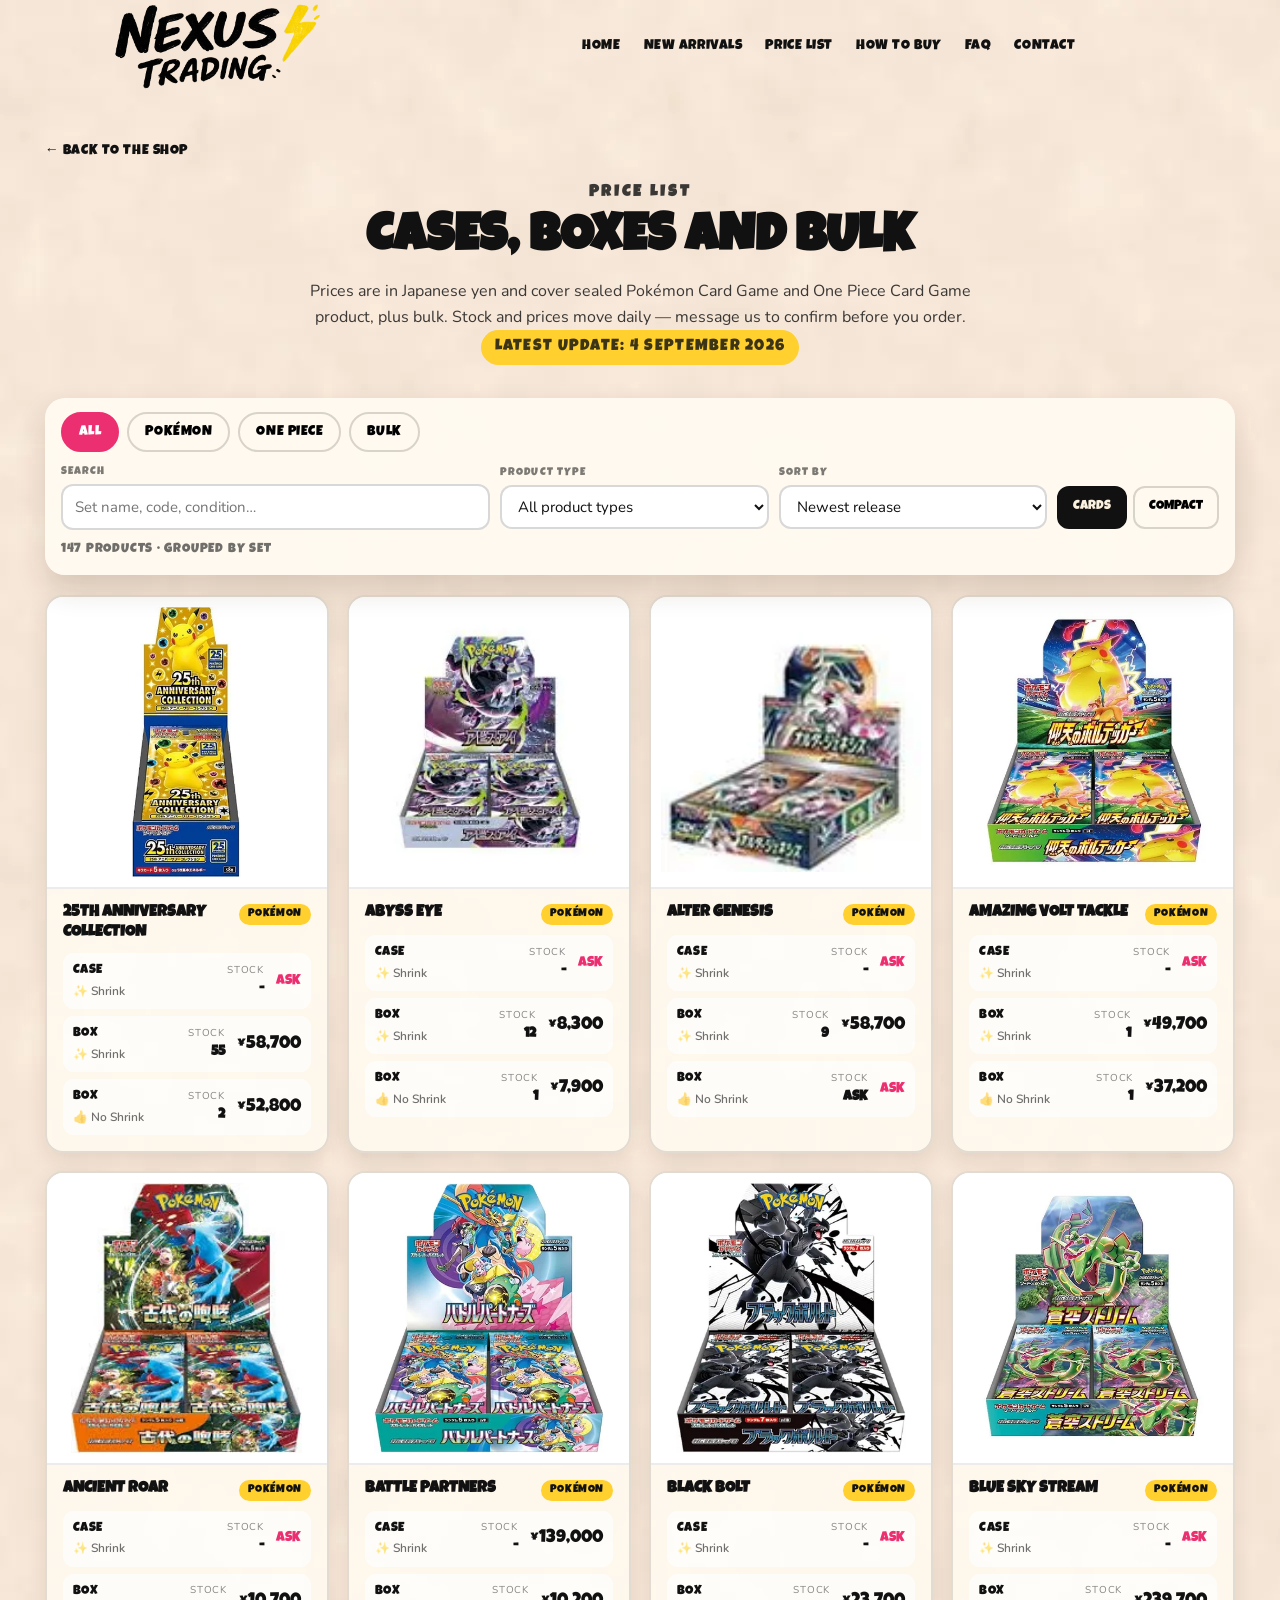
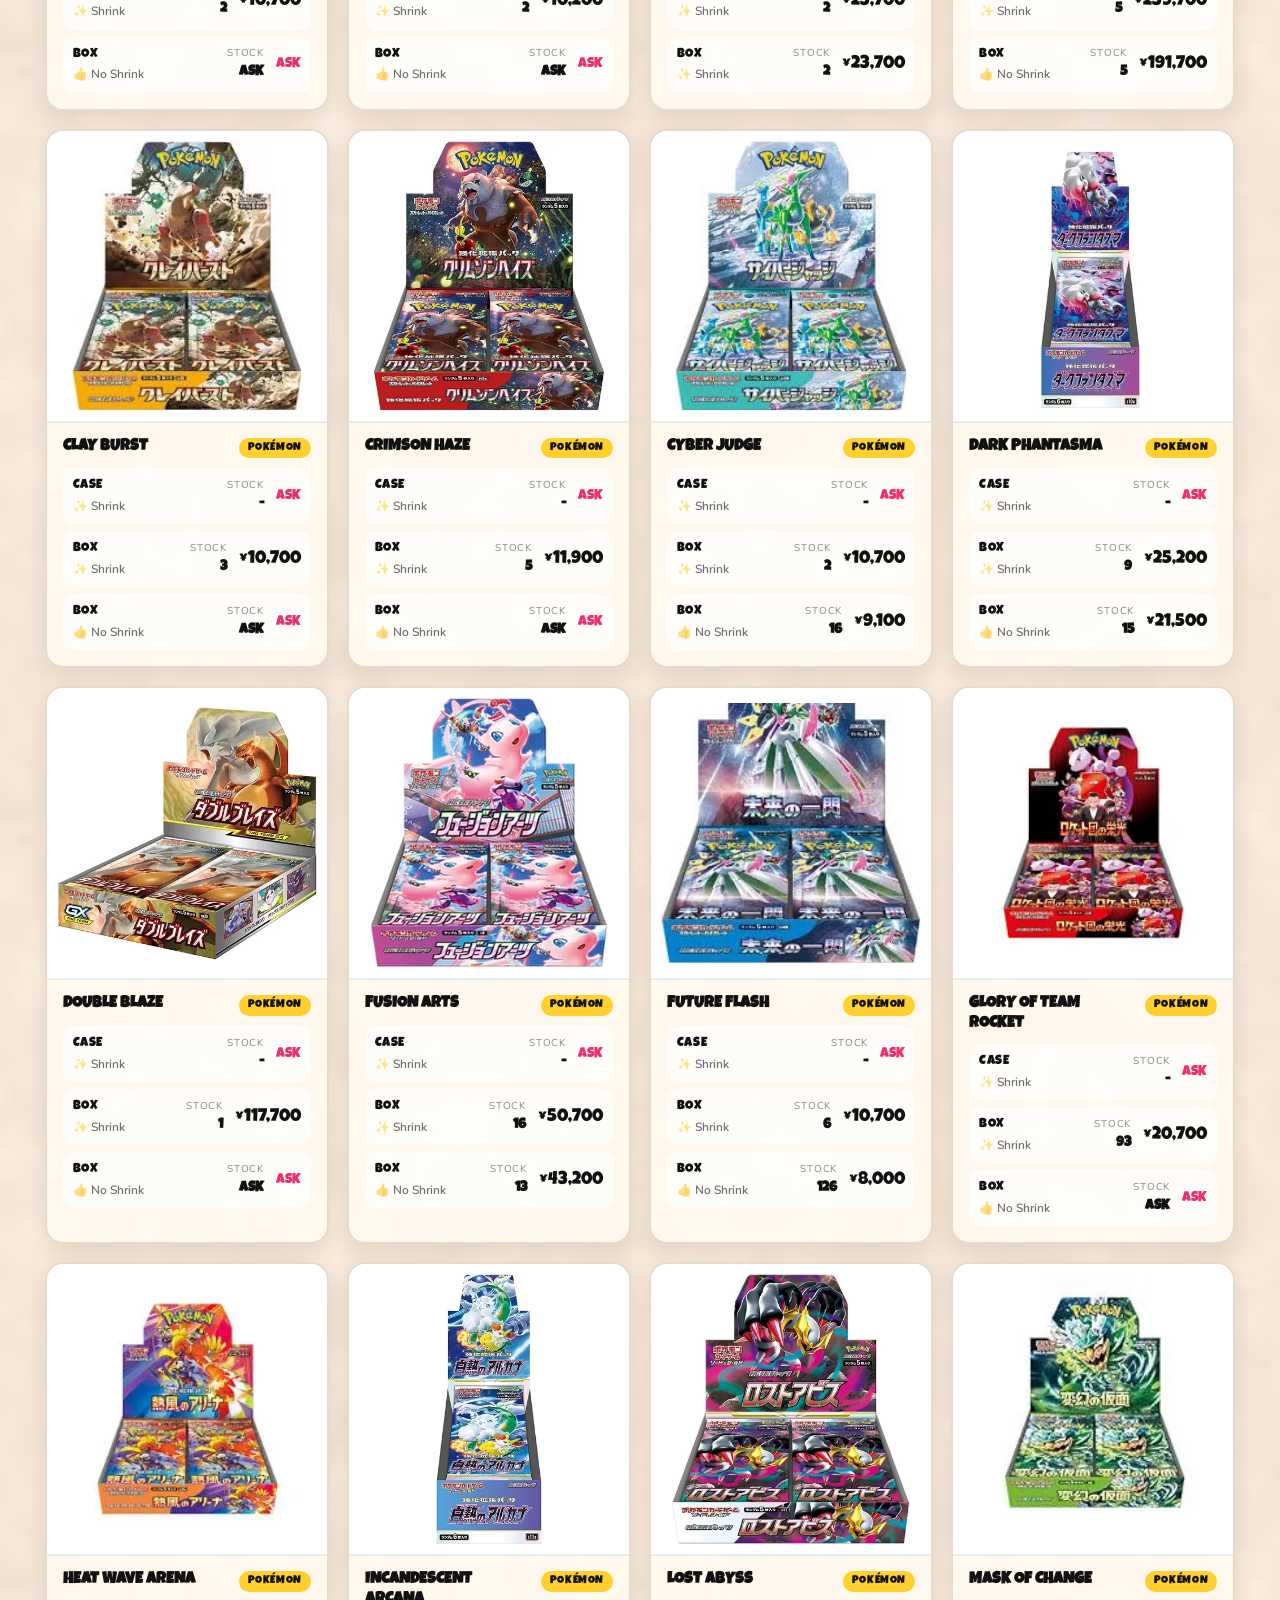
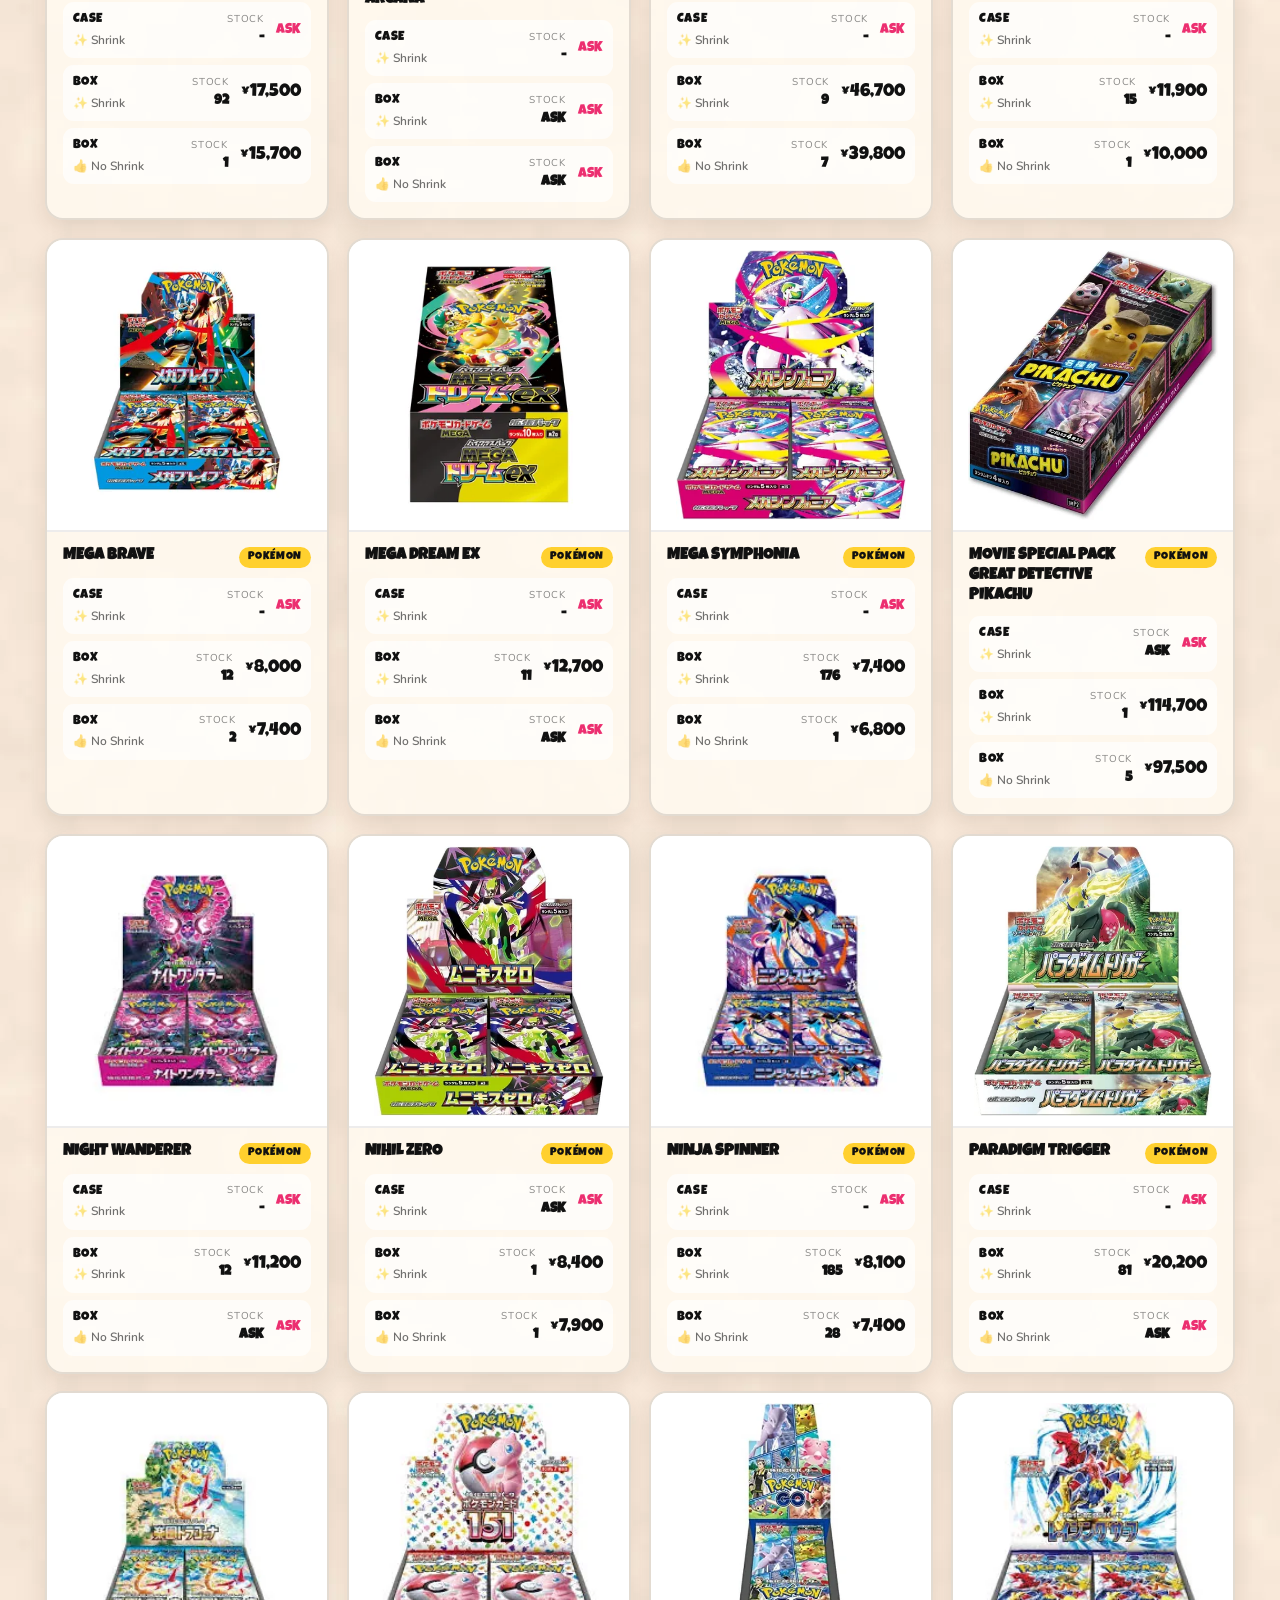
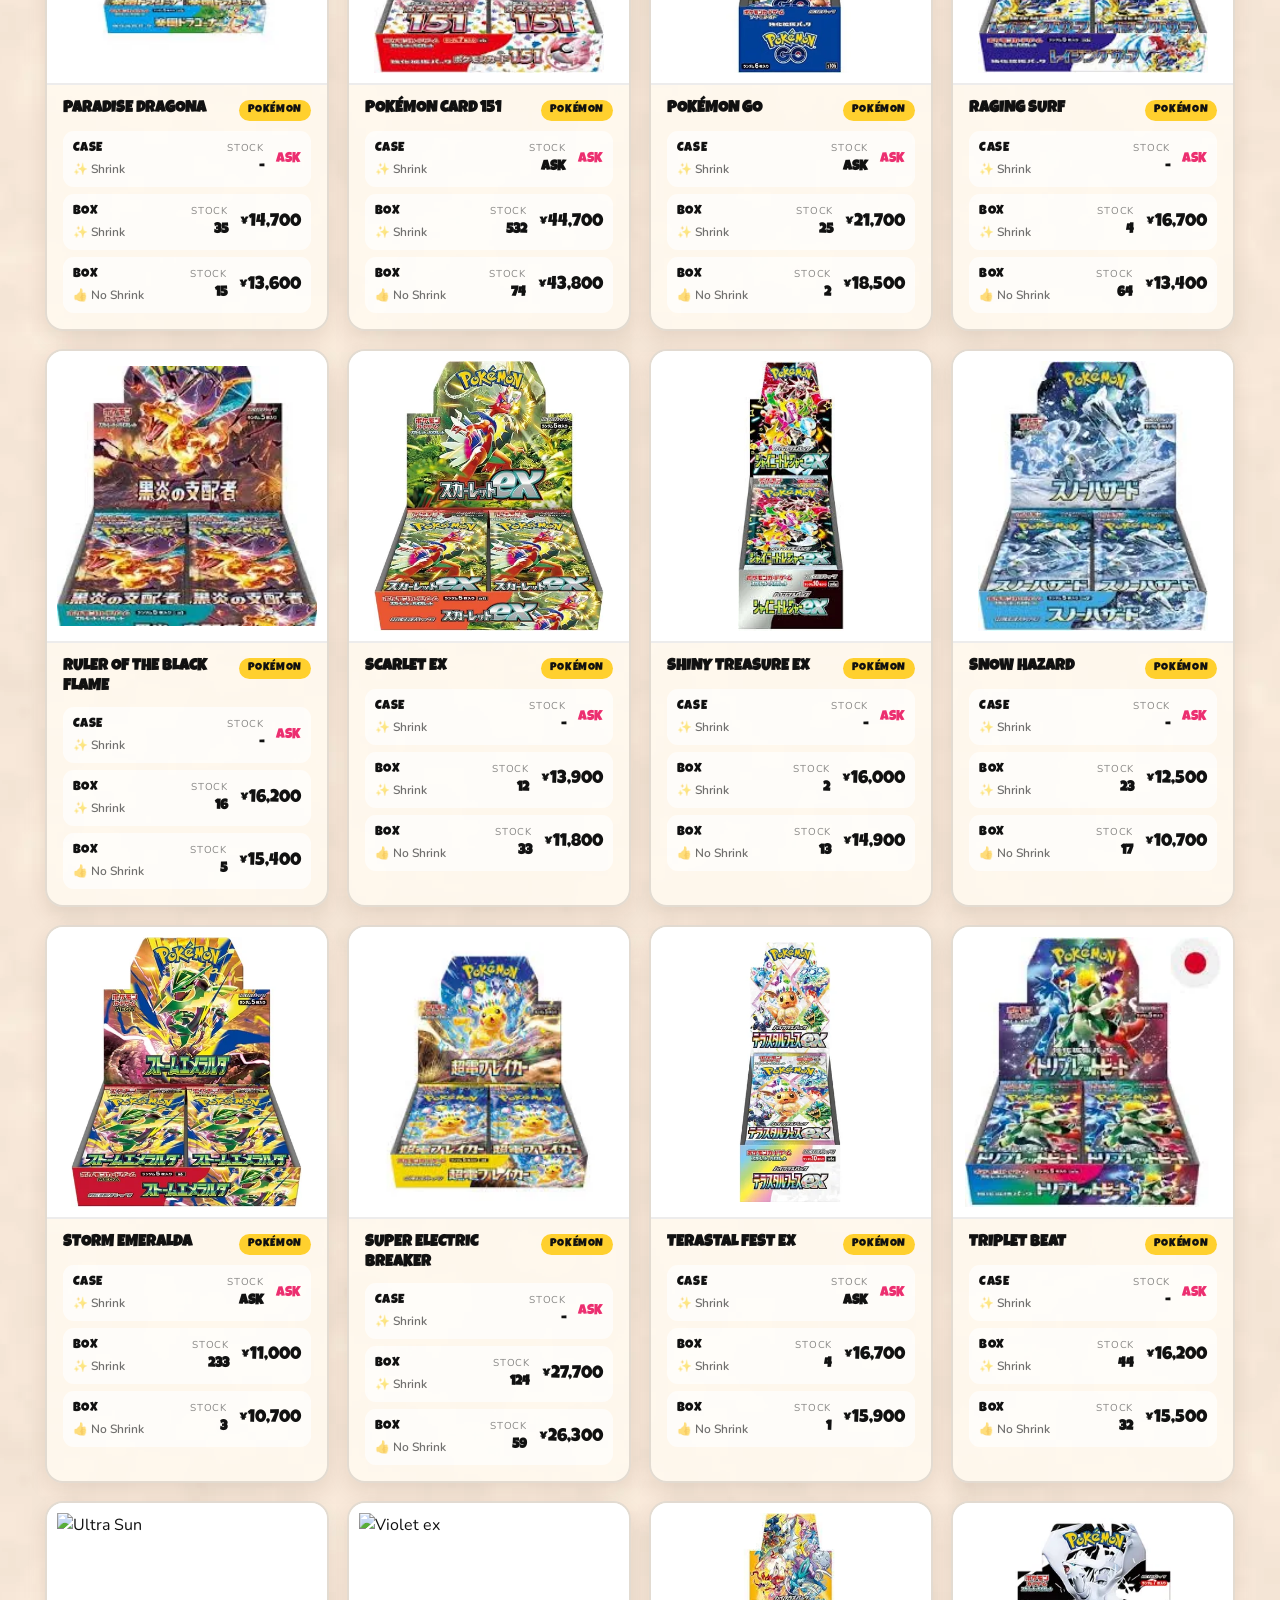
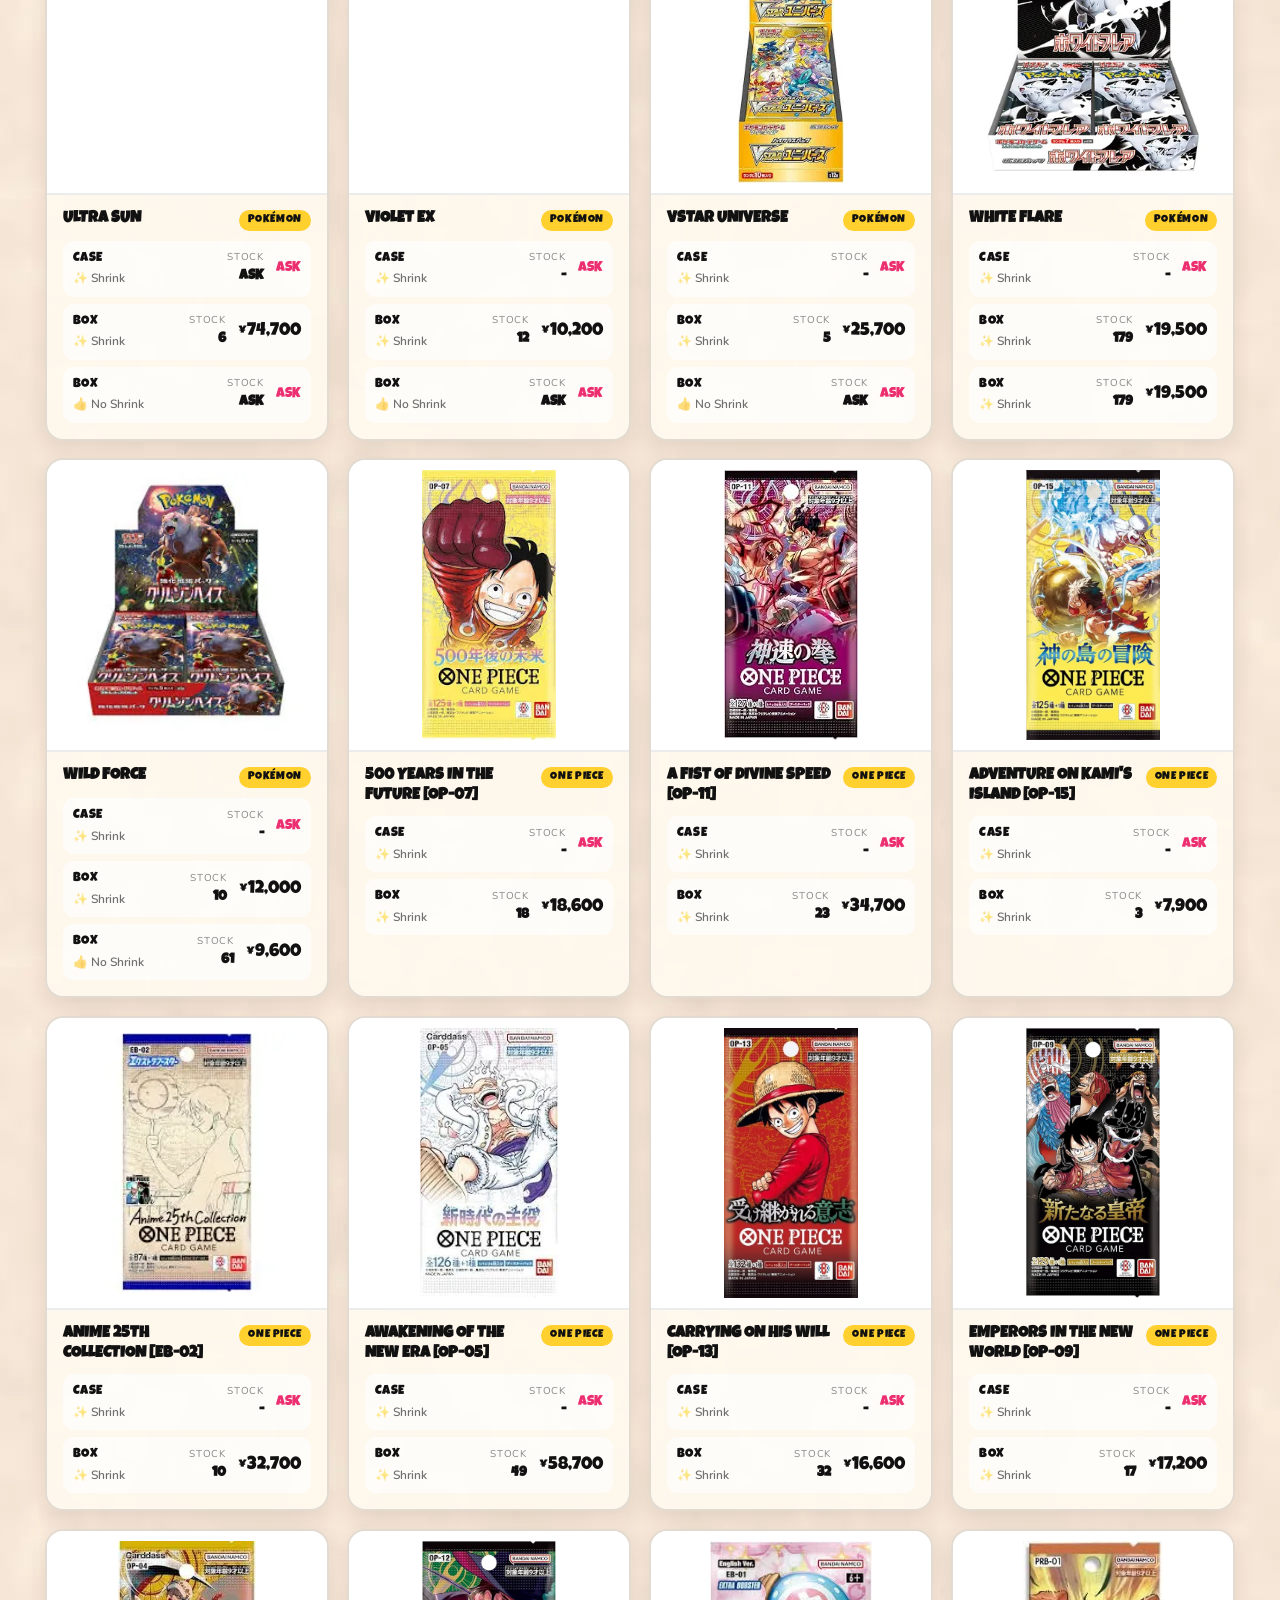
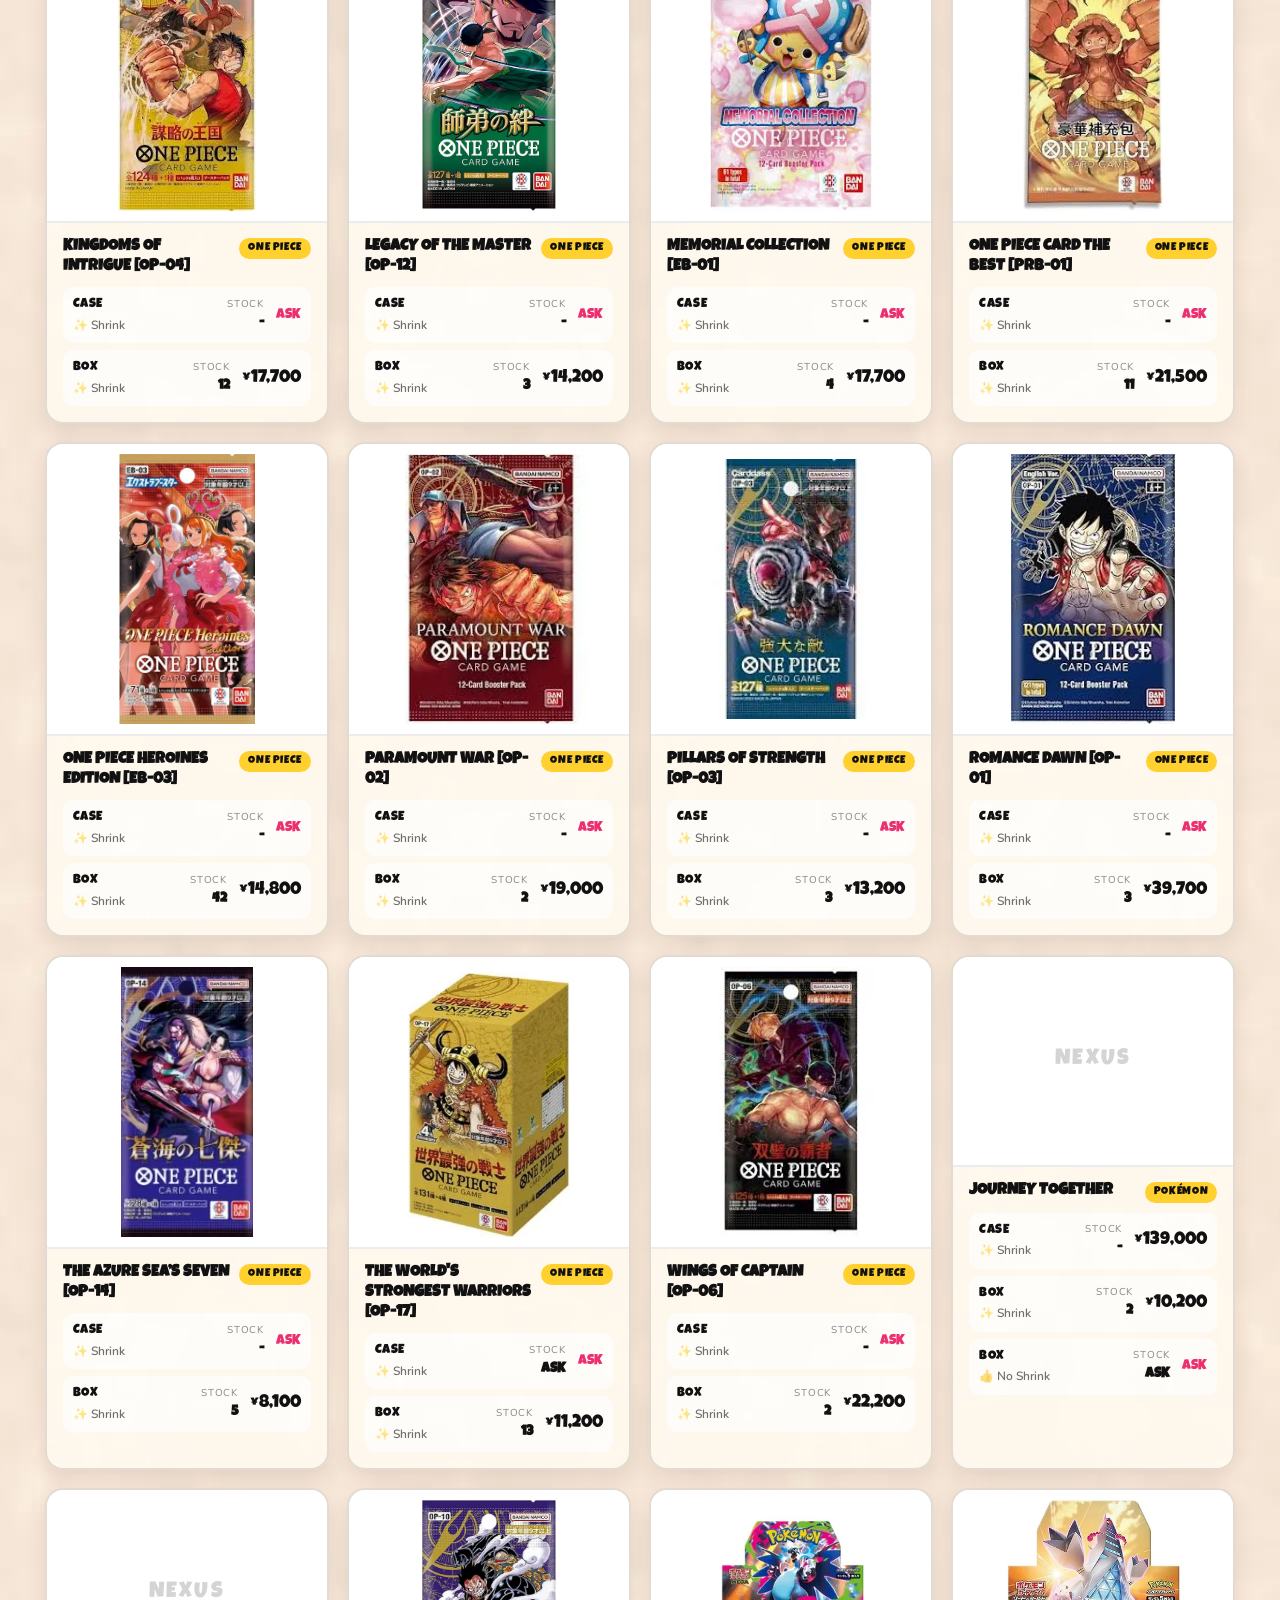
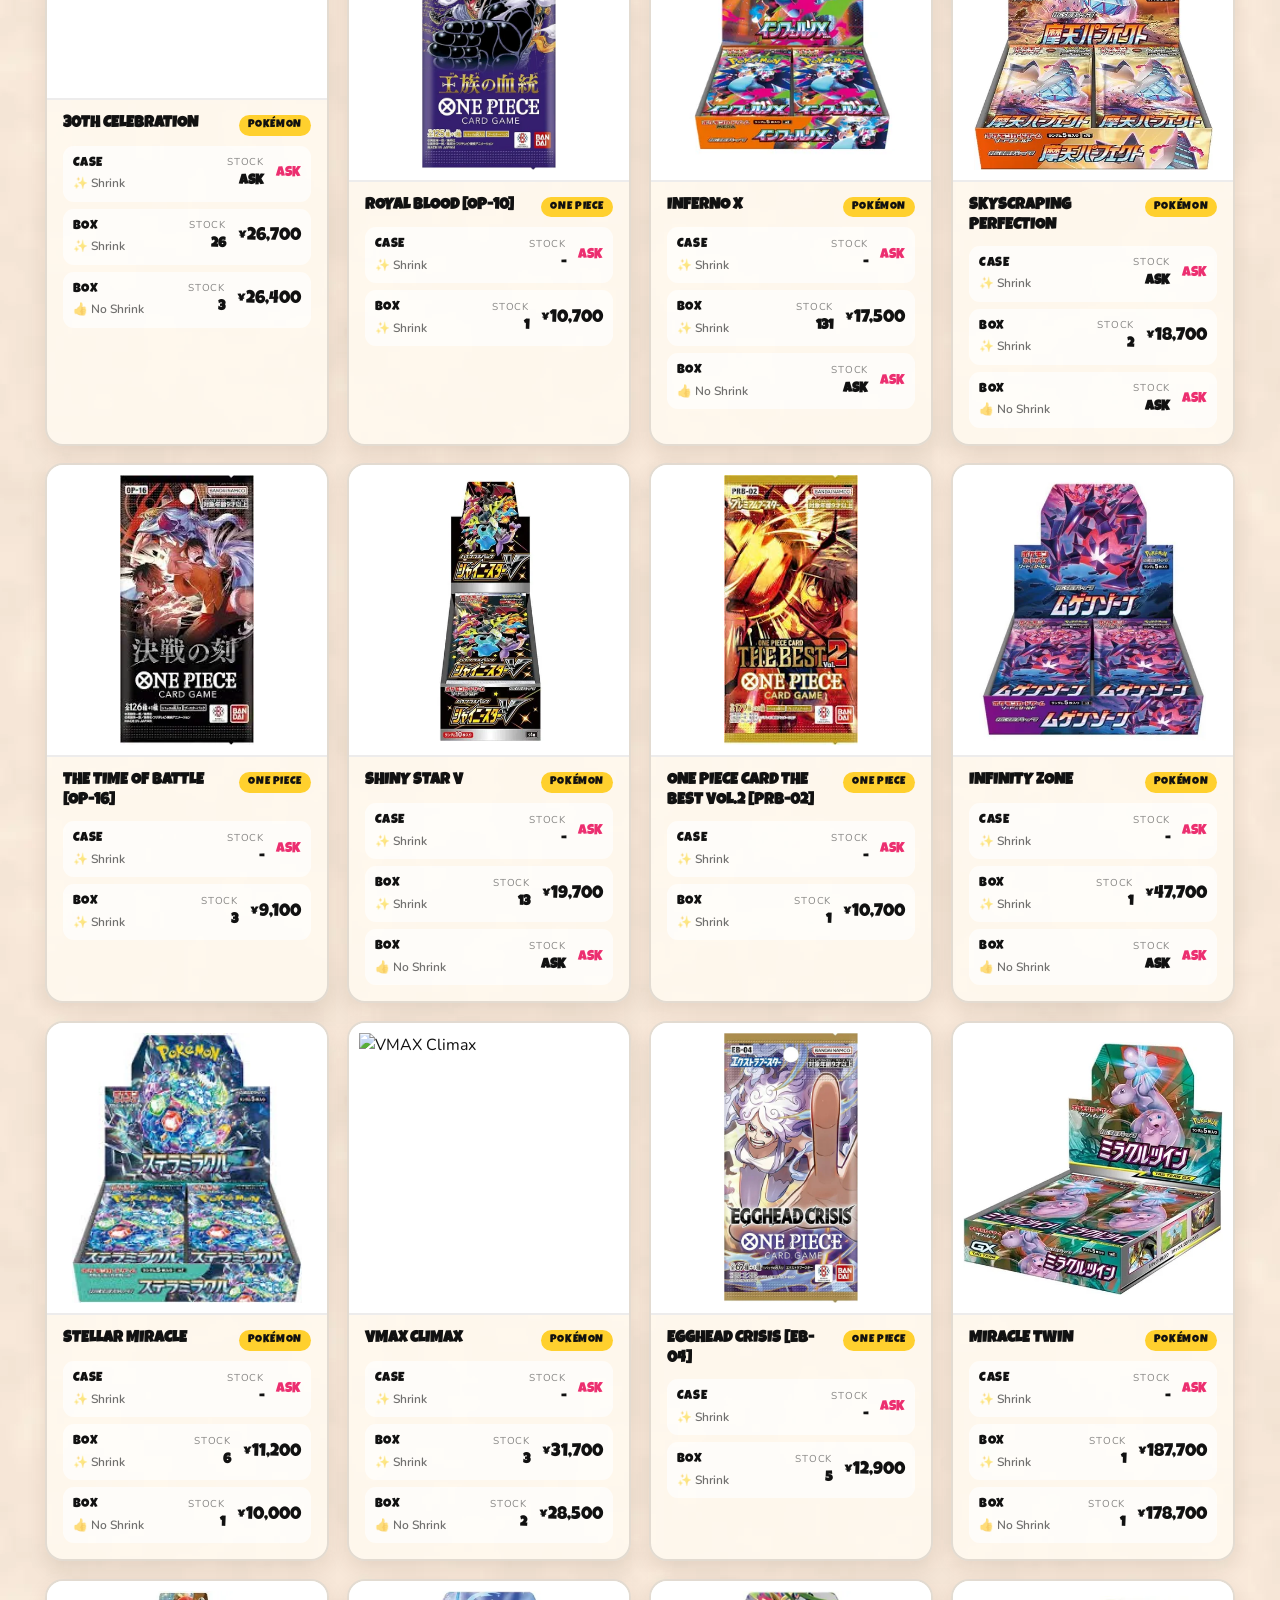
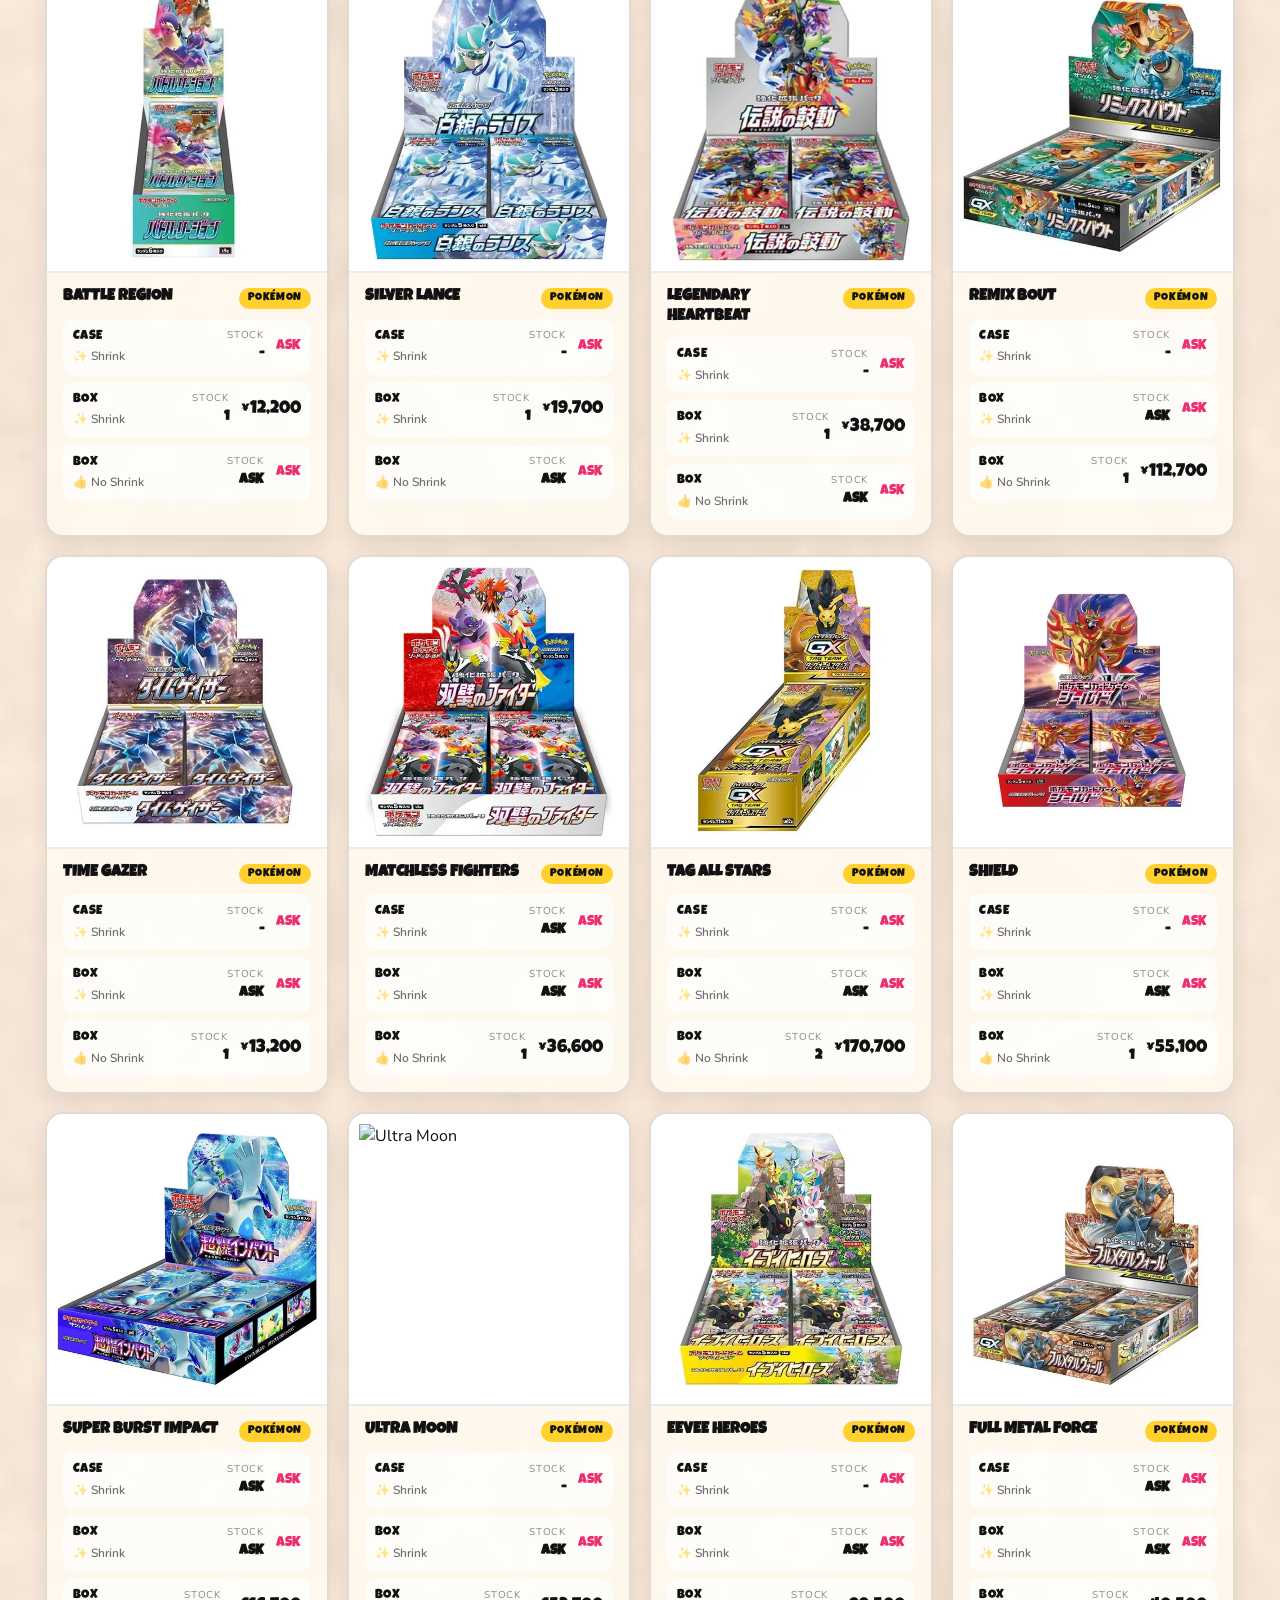
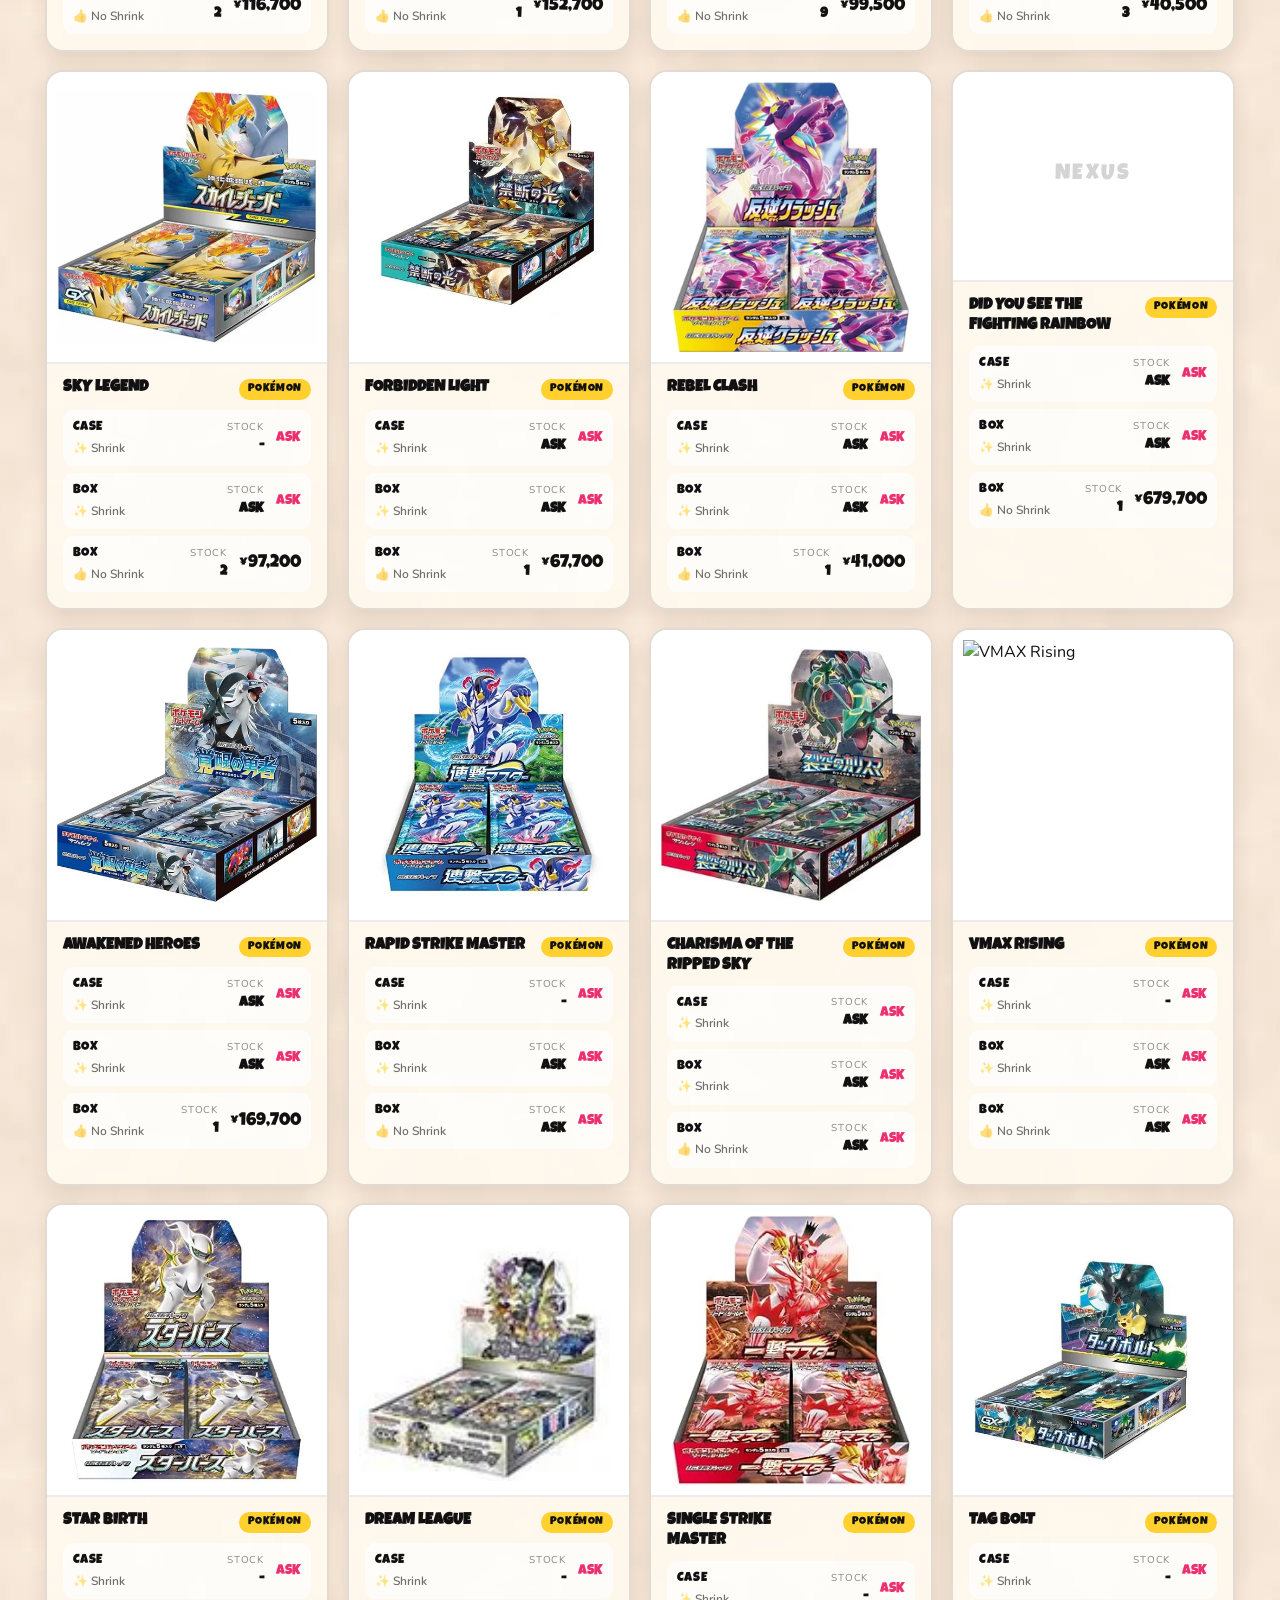
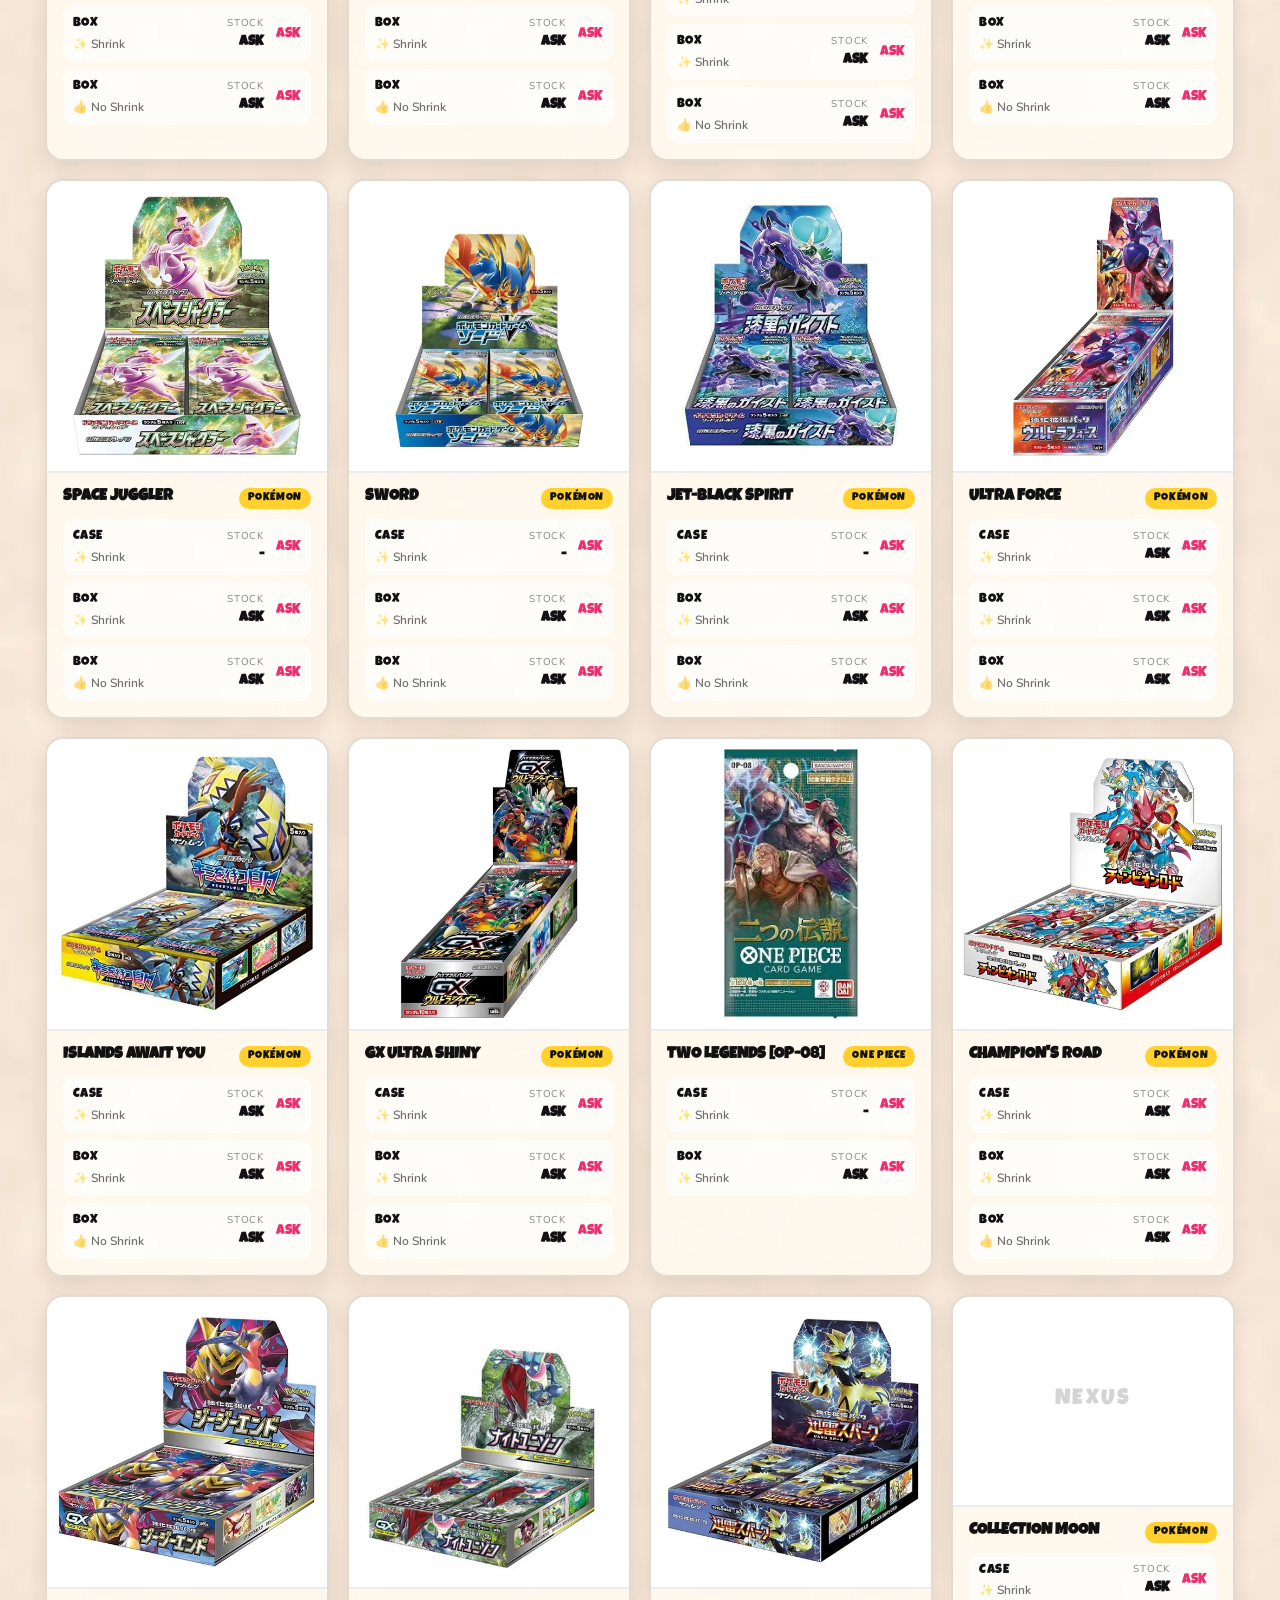
==== commit 3039d108: "Add files via upload" ====
--- a/price-list/index.html
+++ b/price-list/index.html
@@ -93,6 +93,7 @@
           <div class="pl-field">
             <label for="pl-sort">Sort by</label>
             <select id="pl-sort" data-pl-sort>
+              <option value="release">Newest release</option>
               <option value="updated">Latest updated</option>
               <option value="priceDesc">Highest price</option>
               <option value="priceAsc">Lowest price</option>
--- a/styles.css
+++ b/styles.css
@@ -2720,3 +2720,403 @@
 /* 681–980px は元から中心より上にあるため持ち上げない */
 @media (min-width: 681px) and (max-width: 980px) { .orbit-system { --main-lift: 0%; } }
 @media (max-width: 680px) { .orbit-system { --main-lift: 2%; } }
+
+/* ================================================================
+   2026-09-04: 中央カードのサービスコード（¥500 OFF）
+   全員当たり。演出のみパチンコ風で、抽選はしていない。
+   1つ目 → 2つ目 → リーチ → 当たり、の順で盛り上げる。
+   ================================================================ */
+
+/* --- カード上の誘い --- */
+.orbit-lure {
+  position: absolute;
+  left: 50%;
+  bottom: 6.5%;
+  z-index: 3;
+  display: grid;
+  gap: 1px;
+  padding: 6px 14px 7px;
+  border-radius: 999px;
+  transform: translateX(-50%) rotate(-2deg);
+  background: linear-gradient(180deg, #fff3a8, var(--yellow));
+  color: #111;
+  font-family: var(--font-display);
+  font-size: clamp(8px, 1.35cqw, 12px);
+  line-height: 1.05;
+  letter-spacing: .03em;
+  white-space: nowrap;
+  box-shadow: 0 3px 0 rgba(120, 78, 12, .3), 0 0 0 3px rgba(255, 255, 255, .85);
+  animation: lureBounce 1.1s cubic-bezier(.5, -.4, .5, 1.4) infinite alternate;
+}
+.orbit-lure b { font-size: 1.3em; letter-spacing: .06em; }
+.orbit-lure i {
+  position: absolute;
+  top: -46%;
+  right: -8%;
+  font-style: normal;
+  font-size: 1.7em;
+  color: var(--pink);
+  animation: lureSparkle .9s ease-in-out infinite alternate;
+}
+@keyframes lureBounce {
+  from { transform: translateX(-50%) rotate(-2deg) scale(1) translateY(0); }
+  to   { transform: translateX(-50%) rotate(-2deg) scale(1.06) translateY(-3px); }
+}
+@keyframes lureSparkle {
+  from { transform: scale(.7) rotate(-16deg); opacity: .55; }
+  to   { transform: scale(1.15) rotate(16deg); opacity: 1; }
+}
+.orbit-card--main:hover .orbit-lure { background: #fff; }
+
+/* --- ダイアログ --- */
+.reward {
+  --reel-h: clamp(78px, 22vw, 104px);
+  position: relative;
+  width: min(92vw, 470px);
+  padding: 0;
+  border: 0;
+  border-radius: 30px;
+  color: var(--ink);
+  background: var(--paper);
+  box-shadow: 0 30px 70px rgba(35, 16, 6, .45), 0 0 0 6px rgba(255, 255, 255, .55);
+  overflow: hidden;
+}
+.reward::backdrop { background: rgba(20, 9, 4, .78); backdrop-filter: blur(4px); }
+.reward[open] { animation: rewardIn .42s cubic-bezier(.2, 1.3, .35, 1.35); }
+@keyframes rewardIn { from { transform: scale(.72) rotate(-4deg); opacity: 0; } }
+.reward.is-shake { animation: rewardShake .5s cubic-bezier(.36, .07, .19, .97); }
+@keyframes rewardShake {
+  10%, 90% { transform: translate(-4px, 2px) rotate(-.8deg); }
+  30%, 70% { transform: translate(7px, -4px) rotate(1.1deg); }
+  50%      { transform: translate(-9px, 4px) rotate(-1.3deg); }
+}
+
+.reward-dismiss { position: absolute; top: 12px; right: 12px; z-index: 6; margin: 0; }
+.reward-close {
+  display: grid;
+  place-items: center;
+  width: 36px;
+  height: 36px;
+  border: 0;
+  border-radius: 50%;
+  color: var(--ink);
+  background: rgba(255, 255, 255, .8);
+  font-size: 21px;
+  line-height: 1;
+  cursor: pointer;
+}
+.reward-close:hover { background: #fff; transform: scale(1.08); }
+.reward-body {
+  position: relative;
+  z-index: 2;
+  padding: clamp(30px, 6vw, 40px) clamp(20px, 5vw, 34px) clamp(24px, 4vw, 32px);
+  text-align: center;
+}
+/* 放射光の上でも本文が読めるように、うっすら明るい下地を敷く */
+.reward-body::before {
+  content: "";
+  position: absolute;
+  inset: 0;
+  z-index: -1;
+  opacity: 0;
+  pointer-events: none;
+  background: radial-gradient(ellipse at 50% 60%, rgba(255, 252, 244, .94) 32%, rgba(255, 252, 244, .6) 64%, transparent 88%);
+  transition: opacity .3s ease;
+}
+.reward.is-done .reward-body::before { opacity: 1; }
+
+/* --- 放射光 --- */
+.reward-rays {
+  position: absolute;
+  inset: -60%;
+  z-index: 0;
+  opacity: 0;
+  pointer-events: none;
+  background: repeating-conic-gradient(
+    from 0deg,
+    rgba(255, 208, 46, .62) 0deg 6deg,
+    rgba(236, 47, 112, .22) 6deg 12deg,
+    transparent 12deg 18deg
+  );
+  -webkit-mask-image: radial-gradient(circle at 50% 44%, #000 6%, transparent 62%);
+  mask-image: radial-gradient(circle at 50% 44%, #000 6%, transparent 62%);
+  transition: opacity .35s ease;
+}
+.reward.is-hit .reward-rays,
+.reward.is-done .reward-rays { opacity: .9; animation: raySpin 11s linear infinite; }
+@keyframes raySpin { to { transform: rotate(360deg); } }
+
+/* --- 当たった瞬間の白フラッシュ --- */
+.reward-flash {
+  position: absolute;
+  inset: 0;
+  z-index: 4;
+  opacity: 0;
+  pointer-events: none;
+  background: #fff;
+}
+.reward.is-hit .reward-flash { animation: hitFlash .55s ease-out; }
+@keyframes hitFlash {
+  0%   { opacity: .95; }
+  30%  { opacity: .3; }
+  55%  { opacity: .7; }
+  100% { opacity: 0; }
+}
+
+/* --- マスコット --- */
+/* 文字に被らないよう、右下からのぞかせる */
+.reward-mascot {
+  position: absolute;
+  right: 6px;
+  bottom: -4px;
+  z-index: 3;
+  width: clamp(64px, 18vw, 92px);
+  height: auto;
+  opacity: 0;
+  pointer-events: none;
+  transform: translateY(30px);
+  transition: opacity .3s ease, transform .3s ease;
+}
+.reward.is-reach .reward-mascot { opacity: 1; transform: translateY(4px); animation: mascotJitter .26s ease-in-out infinite alternate; }
+.reward.is-hit .reward-mascot { opacity: 1; transform: translateY(0); animation: mascotHop .42s cubic-bezier(.3, -.6, .4, 1.6) 3; }
+.reward.is-done .reward-mascot { opacity: 1; transform: translateY(6px) rotate(-4deg); }
+@keyframes mascotJitter { from { transform: translateY(4px) rotate(-7deg); } to { transform: translateY(-2px) rotate(7deg); } }
+@keyframes mascotHop { 50% { transform: translateY(-26px) rotate(-10deg) scale(1.1); } }
+
+/* --- 紙吹雪 --- */
+.reward-burst { position: absolute; inset: 0; z-index: 5; overflow: hidden; pointer-events: none; }
+.confetto {
+  position: absolute;
+  top: -18px;
+  width: 10px;
+  height: 15px;
+  border-radius: 2px;
+  opacity: 0;
+  animation: confettiFall linear forwards;
+}
+.confetto.is-round { border-radius: 50%; height: 10px; }
+.confetto.is-ribbon { width: 5px; height: 22px; border-radius: 4px; }
+.confetto.is-star {
+  width: auto;
+  height: auto;
+  background: none !important;
+  font-size: 17px;
+  line-height: 1;
+}
+@keyframes confettiFall {
+  0%   { opacity: 1; transform: translateY(0) rotate(0deg) scale(1); }
+  100% { opacity: 0; transform: translateY(560px) rotate(760deg) scale(.7); }
+}
+
+/* --- リール --- */
+.reward-reels { display: flex; justify-content: center; gap: 10px; margin-bottom: 18px; }
+.reel {
+  position: relative;
+  display: block;
+  width: calc(var(--reel-h) * .82);
+  height: var(--reel-h);
+  overflow: hidden;
+  border: 4px solid var(--ink);
+  border-radius: 20px;
+  background: linear-gradient(#fffefa, #ffeec4);
+  box-shadow: inset 0 8px 16px rgba(88, 52, 12, .18), inset 0 -8px 16px rgba(88, 52, 12, .18);
+}
+/* 上面のつや */
+.reel::after {
+  content: "";
+  position: absolute;
+  inset: 4px 6px auto;
+  height: 32%;
+  border-radius: 999px;
+  background: linear-gradient(rgba(255, 255, 255, .85), transparent);
+  pointer-events: none;
+  z-index: 2;
+}
+.reel-strip { display: block; will-change: transform; }
+.reel-strip b {
+  display: block;
+  height: var(--reel-h);
+  font-size: calc(var(--reel-h) * .5);
+  line-height: var(--reel-h);
+  font-weight: 400;
+}
+.reel-strip .s-bolt   { color: #ffb302; text-shadow: 0 0 10px rgba(255, 179, 2, .7); }
+.reel-strip .s-star   { color: #ffd02e; }
+.reel-strip .s-heart  { color: var(--pink); }
+.reel-strip .s-flower { color: #ff7ab5; }
+.reel-strip .s-spark  { color: #7b19fe; }
+
+.reel.is-spinning .reel-strip { animation: reelSpin .16s linear infinite; }
+@keyframes reelSpin { to { transform: translateY(calc(var(--reel-h) * -8)); } }
+.reel.is-stopped .reel-strip {
+  transform: translateY(calc(var(--reel-h) * -8));
+  animation: reelLand .4s cubic-bezier(.18, 1.7, .4, 1);
+}
+@keyframes reelLand { from { transform: translateY(calc(var(--reel-h) * -8 + var(--reel-h) * .5)); } }
+.reel.is-stopped { border-color: var(--pink); background: linear-gradient(#fff, #ffe6f0); }
+
+/* リーチ */
+.reel.is-reach .reel-strip { animation: reelSpin .58s linear infinite; }
+.reel.is-reach {
+  border-color: var(--pink);
+  animation: reachGlow .42s ease-in-out infinite alternate, reachShake .16s ease-in-out infinite alternate;
+}
+@keyframes reachGlow {
+  from { box-shadow: 0 0 0 3px rgba(236, 47, 112, .3), inset 0 8px 16px rgba(88, 52, 12, .18); }
+  to   { box-shadow: 0 0 0 10px rgba(236, 47, 112, .18), 0 0 26px rgba(236, 47, 112, .6), inset 0 8px 16px rgba(88, 52, 12, .18); }
+}
+@keyframes reachShake { from { transform: translateX(-2px) rotate(-1deg); } to { transform: translateX(2px) rotate(1deg); } }
+.reward.is-reach .reward-body { animation: reachPulse .4s ease-in-out infinite alternate; }
+@keyframes reachPulse {
+  from { background: transparent; }
+  to   { background: rgba(255, 208, 46, .28); }
+}
+.reward.is-hit .reel { animation: reelFlash .14s steps(2) 7; }
+@keyframes reelFlash { 50% { border-color: var(--yellow); background: var(--yellow); transform: scale(1.06); } }
+
+/* --- 状態表示 --- */
+.reward-status {
+  margin: 0;
+  font-family: var(--font-display);
+  font-size: clamp(17px, 4.8vw, 23px);
+  letter-spacing: .1em;
+  text-transform: uppercase;
+  color: rgba(17, 17, 17, .42);
+  transition: color .2s ease, transform .2s ease;
+}
+.reward.is-reach .reward-status {
+  color: var(--pink);
+  animation: reachText .32s ease-in-out infinite alternate;
+}
+@keyframes reachText {
+  from { transform: scale(1.05) rotate(-1.5deg); }
+  to   { transform: scale(1.28) rotate(1.5deg); }
+}
+.reward.is-hit .reward-status,
+.reward.is-done .reward-status,
+.reward.is-done .reward-reels { display: none; }
+
+/* --- 当たりスタンプ --- */
+.reward-stamp {
+  position: absolute;
+  top: 34%;
+  left: 50%;
+  z-index: 6;
+  margin: 0;
+  opacity: 0;
+  pointer-events: none;
+  transform: translate(-50%, -50%);
+  font-family: var(--font-display);
+  font-size: clamp(40px, 13vw, 64px);
+  line-height: 1;
+  letter-spacing: .02em;
+  color: #fff;
+  -webkit-text-stroke: 3px var(--ink);
+  paint-order: stroke fill;
+  text-shadow: 0 6px 0 var(--pink), 0 10px 22px rgba(0, 0, 0, .35);
+}
+.reward.is-hit .reward-stamp { animation: stampIn 1.1s cubic-bezier(.2, 1.6, .3, 1) forwards; }
+@keyframes stampIn {
+  0%   { opacity: 0; transform: translate(-50%, -50%) scale(3.4) rotate(-18deg); }
+  22%  { opacity: 1; transform: translate(-50%, -50%) scale(1) rotate(-7deg); }
+  38%  { transform: translate(-50%, -50%) scale(1.12) rotate(-4deg); }
+  80%  { opacity: 1; transform: translate(-50%, -50%) scale(1) rotate(-6deg); }
+  100% { opacity: 0; transform: translate(-50%, -80%) scale(.9) rotate(-6deg); }
+}
+
+/* --- 結果 --- */
+.reward-result[hidden] { display: none; }
+.reward-reels[hidden] { display: none; }
+.reward-result { display: grid; gap: 12px; justify-items: center; animation: resultIn .5s cubic-bezier(.2, 1.5, .3, 1.2); }
+@keyframes resultIn { from { opacity: 0; transform: scale(.82) translateY(12px); } }
+.reward-kicker {
+  margin: 0;
+  font-family: var(--font-display);
+  font-size: 15px;
+  letter-spacing: .16em;
+  text-transform: uppercase;
+  color: var(--pink);
+  animation: kickerTwinkle 1.1s ease-in-out infinite alternate;
+}
+@keyframes kickerTwinkle { from { opacity: .65; transform: scale(.97); } to { opacity: 1; transform: scale(1.04); } }
+.reward-amount {
+  margin: 0;
+  font-family: var(--font-display);
+  font-size: clamp(50px, 15vw, 76px);
+  line-height: .92;
+  text-transform: uppercase;
+  color: #fff;
+  -webkit-text-stroke: 3px var(--ink);
+  paint-order: stroke fill;
+  text-shadow: 0 5px 0 var(--yellow), 0 9px 0 rgba(120, 78, 12, .35);
+  animation: amountPop .55s cubic-bezier(.2, 1.8, .3, 1) .1s backwards;
+}
+@keyframes amountPop { from { transform: scale(.5) rotate(-8deg); opacity: 0; } }
+.reward-amount span { color: var(--pink); -webkit-text-stroke: 3px var(--ink); text-shadow: 0 5px 0 #fff, 0 9px 0 rgba(120, 78, 12, .3); }
+.reward-lede { margin: 0; max-width: 34ch; font-size: 14.5px; line-height: 1.6; color: rgba(17, 17, 17, .74); }
+
+.reward-code { position: relative; display: flex; align-items: stretch; gap: 8px; width: 100%; margin-top: 4px; }
+.reward-code code {
+  flex: 1;
+  padding: 14px 10px;
+  border: 3px dashed var(--pink);
+  border-radius: 16px;
+  background: #fff;
+  font-family: var(--font-display);
+  font-size: clamp(17px, 5vw, 23px);
+  letter-spacing: .05em;
+  font-variant-numeric: tabular-nums;
+  user-select: all;
+  box-shadow: 0 4px 0 rgba(236, 47, 112, .18);
+}
+.reward-copy {
+  flex: 0 0 auto;
+  padding: 0 20px;
+  border: 3px solid var(--ink);
+  border-radius: 16px;
+  background: var(--ink);
+  color: var(--paper);
+  font-family: var(--font-display);
+  font-size: 15px;
+  cursor: pointer;
+  box-shadow: 0 4px 0 rgba(17, 17, 17, .25);
+  transition: background .18s ease, border-color .18s ease, transform .12s ease;
+}
+.reward-copy:active { transform: translateY(3px); box-shadow: none; }
+.reward-copy.is-copied { background: #1d7a52; border-color: #1d7a52; }
+.reward-cta { width: 100%; justify-content: center; margin-top: 2px; font-size: 18px; }
+
+.reward-terms {
+  margin: 6px 0 0;
+  padding: 0;
+  list-style: none;
+  display: grid;
+  gap: 4px;
+  text-align: left;
+  font-size: 12.5px;
+  line-height: 1.55;
+  color: rgba(17, 17, 17, .62);
+}
+.reward-terms li { padding-left: 15px; position: relative; }
+/* 右下のマスコットに文末が潜り込まないよう逃がす */
+.reward.is-done .reward-terms li:last-child { padding-right: clamp(58px, 17vw, 84px); }
+.reward-terms li::before { content: "・"; position: absolute; left: 0; }
+
+@media (max-width: 420px) {
+  .reward-mascot { width: 58px; right: 2px; }
+  .reward-terms { font-size: 11.5px; }
+}
+
+@media (prefers-reduced-motion: reduce) {
+  .orbit-lure, .orbit-lure i,
+  .reward[open], .reward.is-shake,
+  .reward-result, .reward-amount, .reward-kicker,
+  .reel.is-stopped .reel-strip { animation: none; }
+  .reward.is-hit .reward-rays,
+  .reward.is-done .reward-rays,
+  .reward.is-reach .reward-body,
+  .reward.is-hit .reward-flash,
+  .reward.is-hit .reward-stamp,
+  .reward-mascot { animation: none; }
+  .confetto { display: none; }
+}
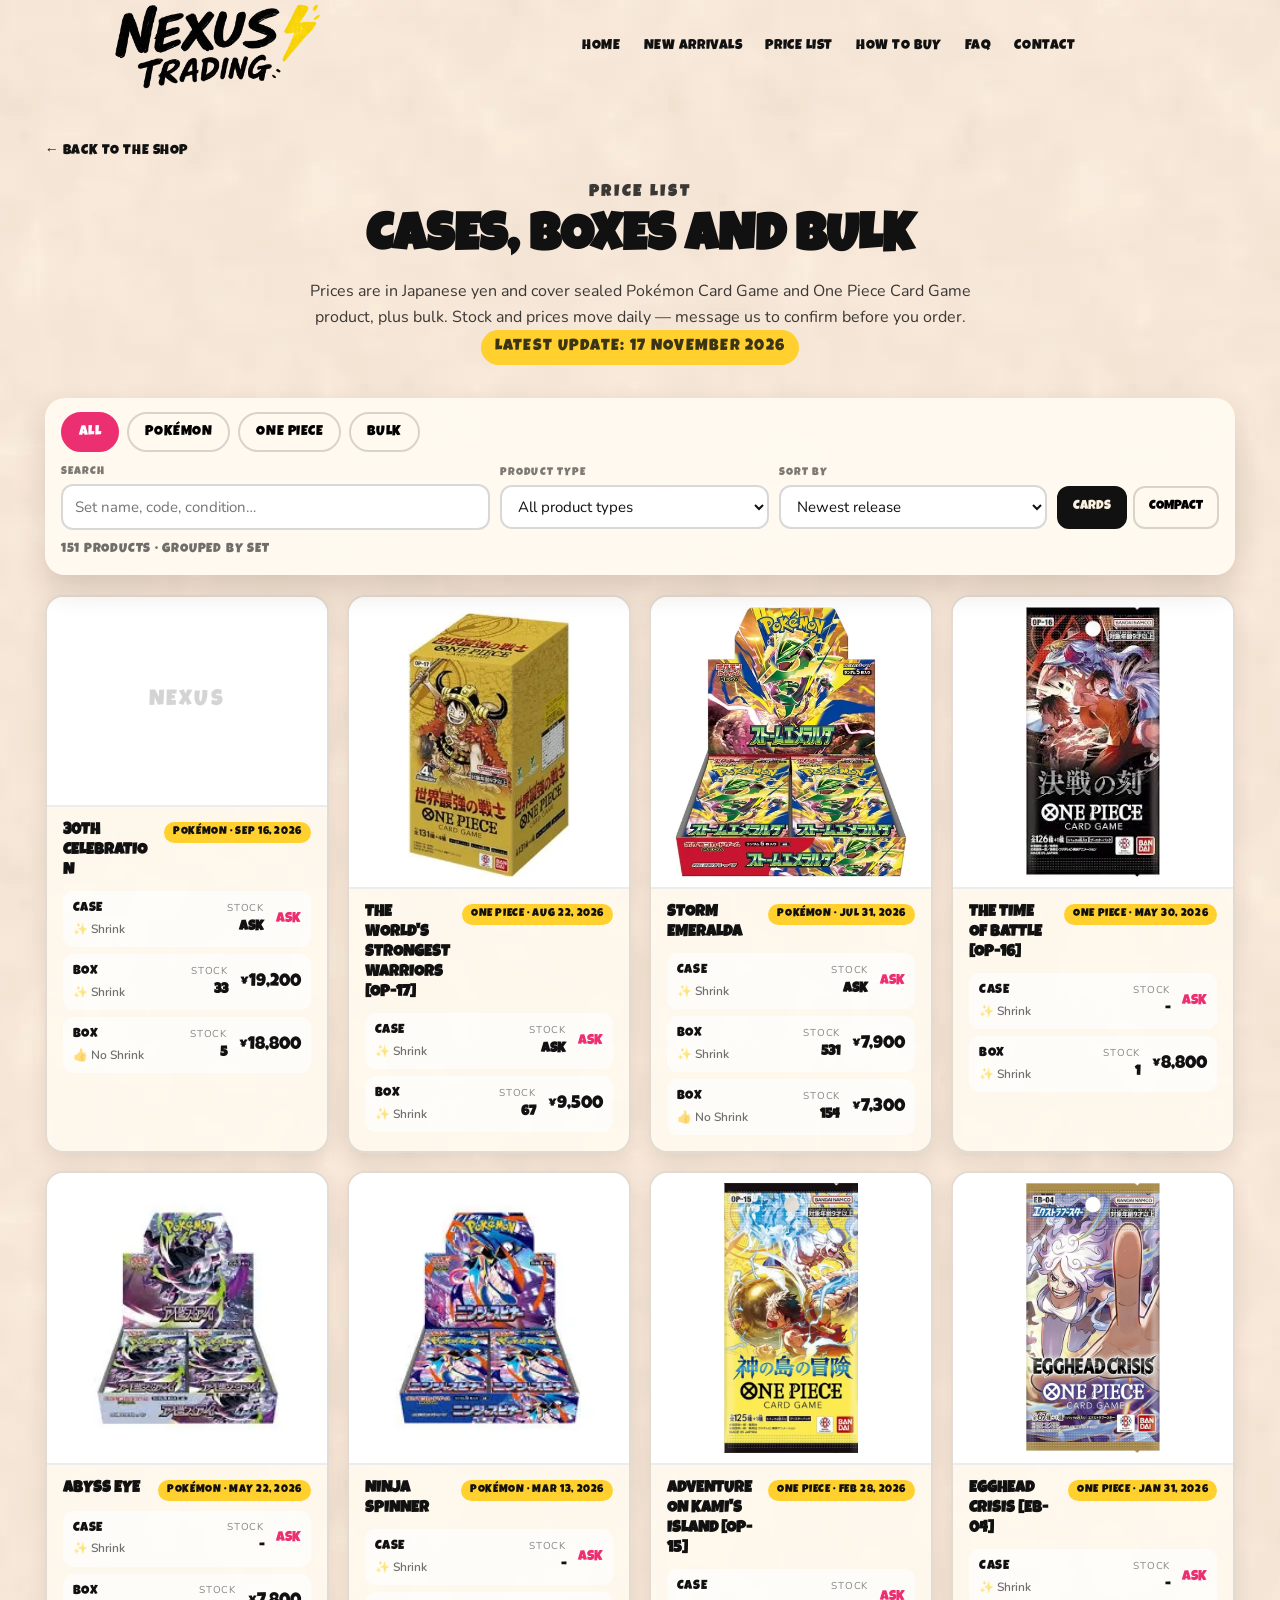
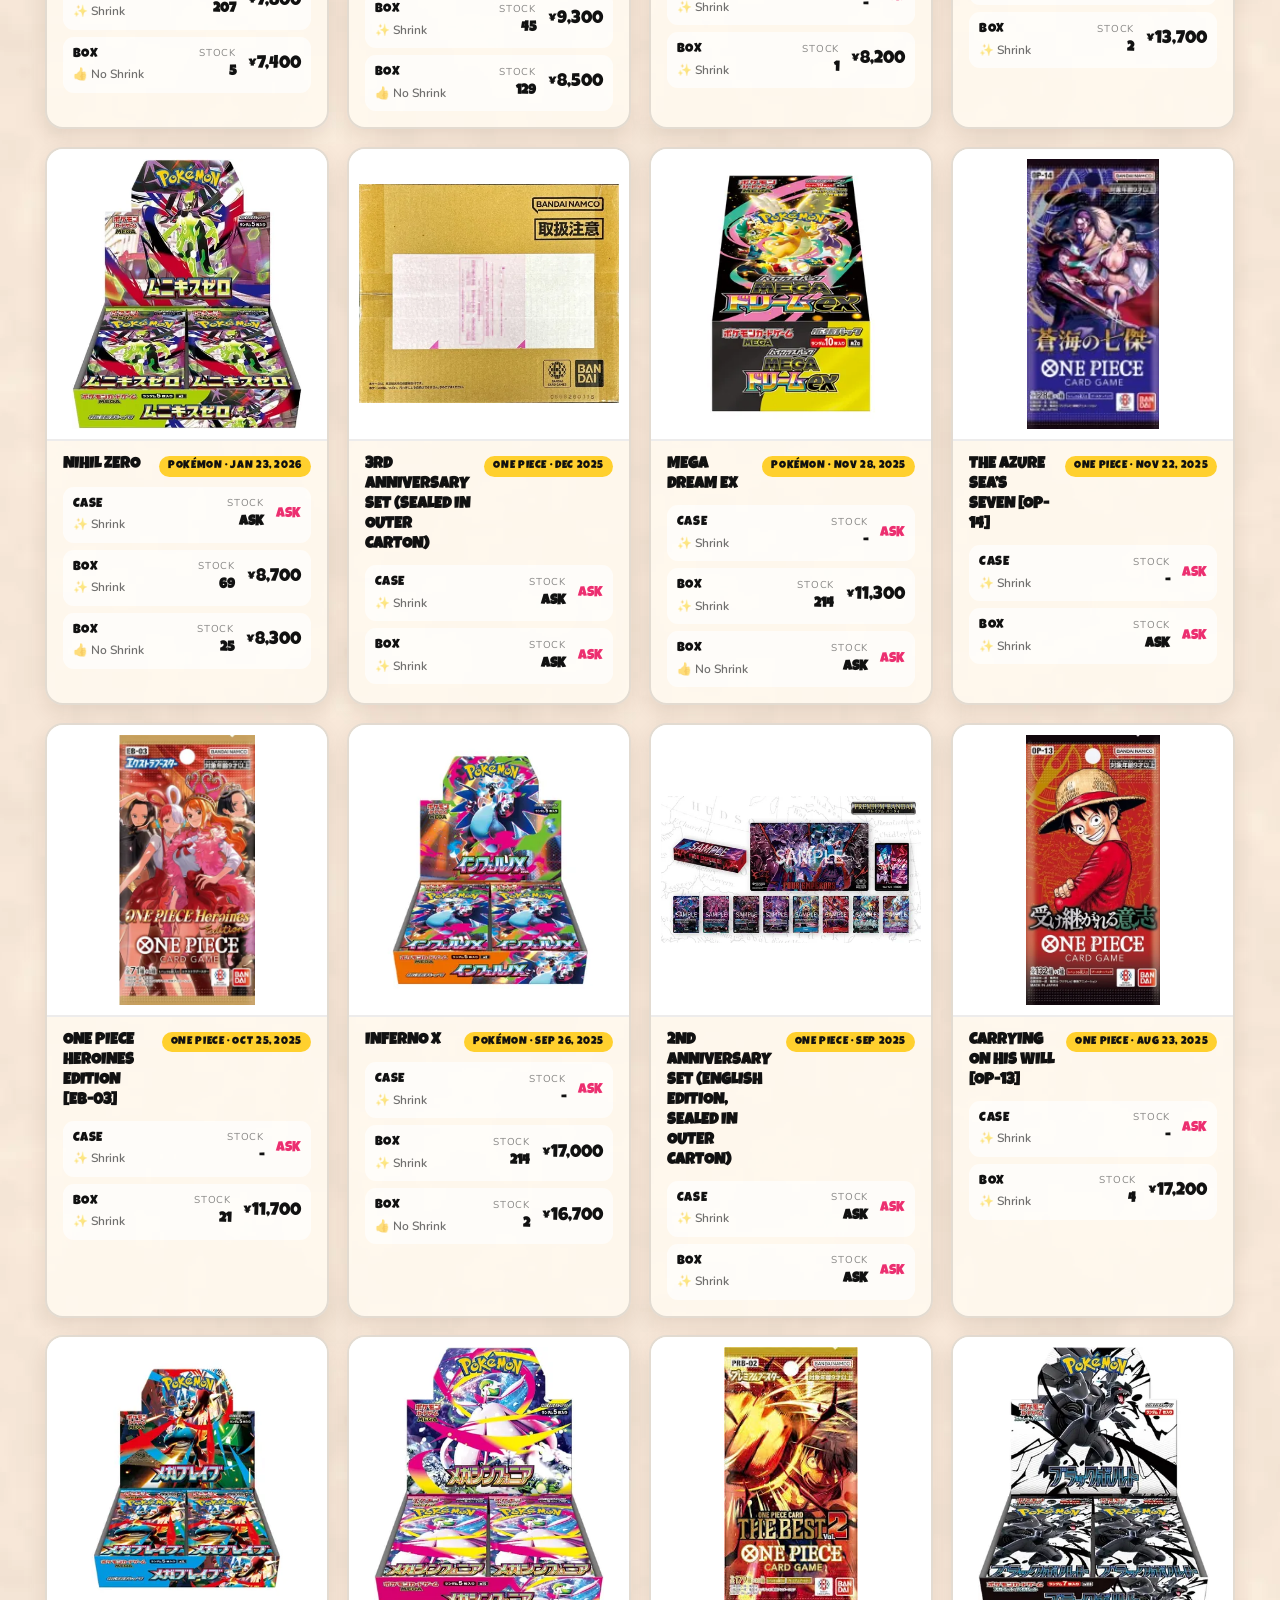
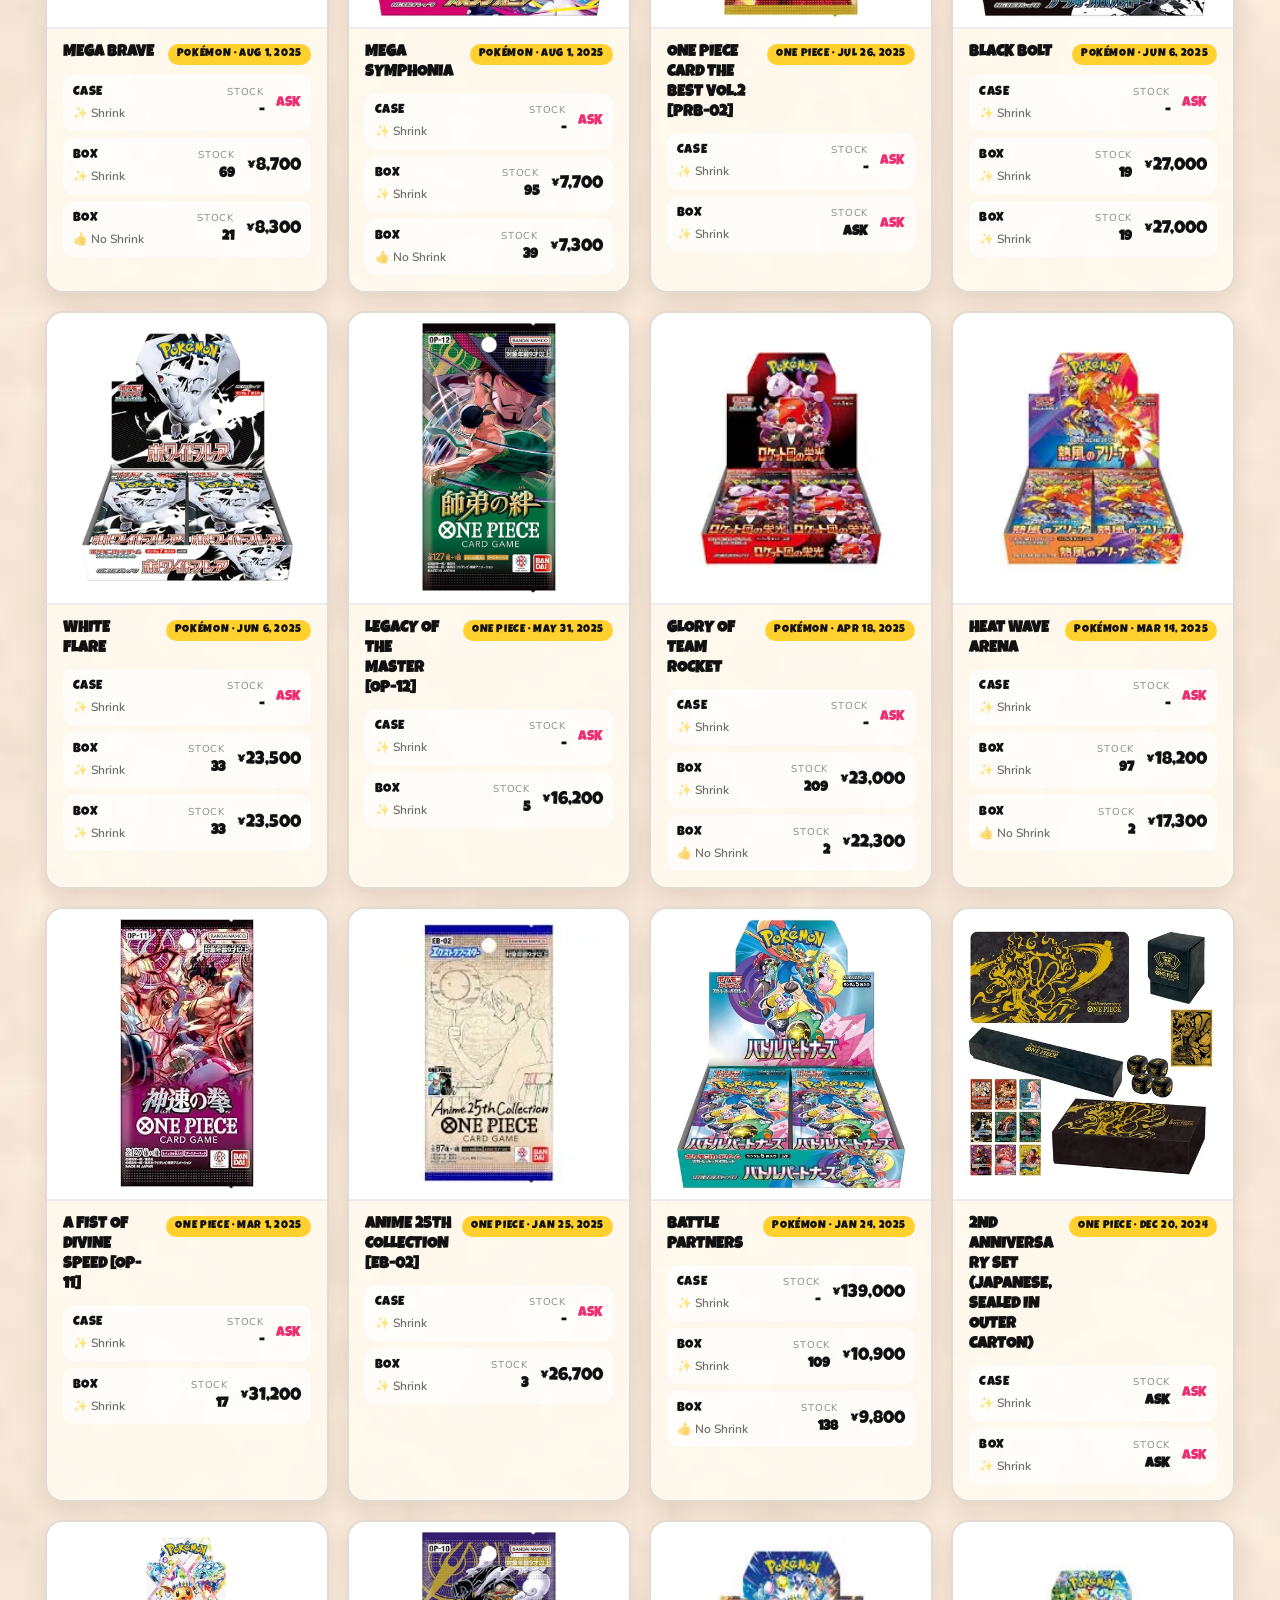
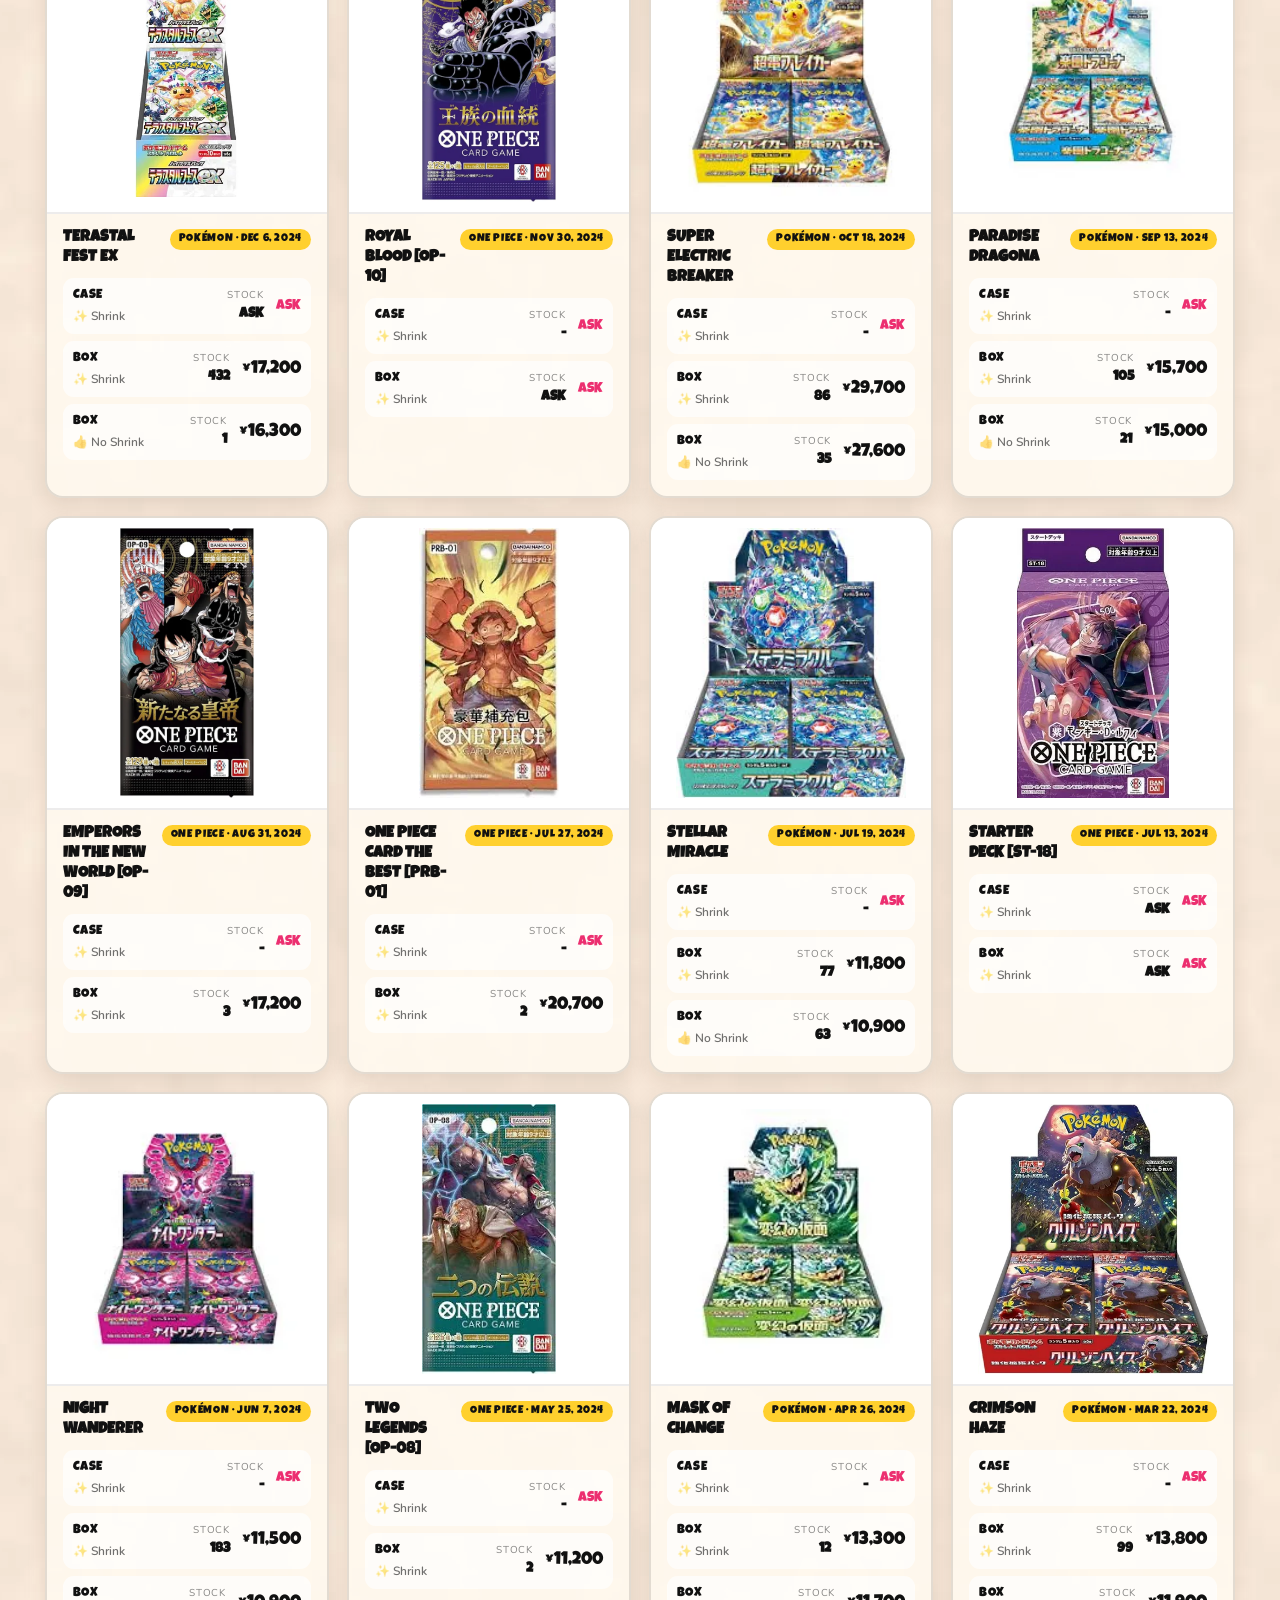
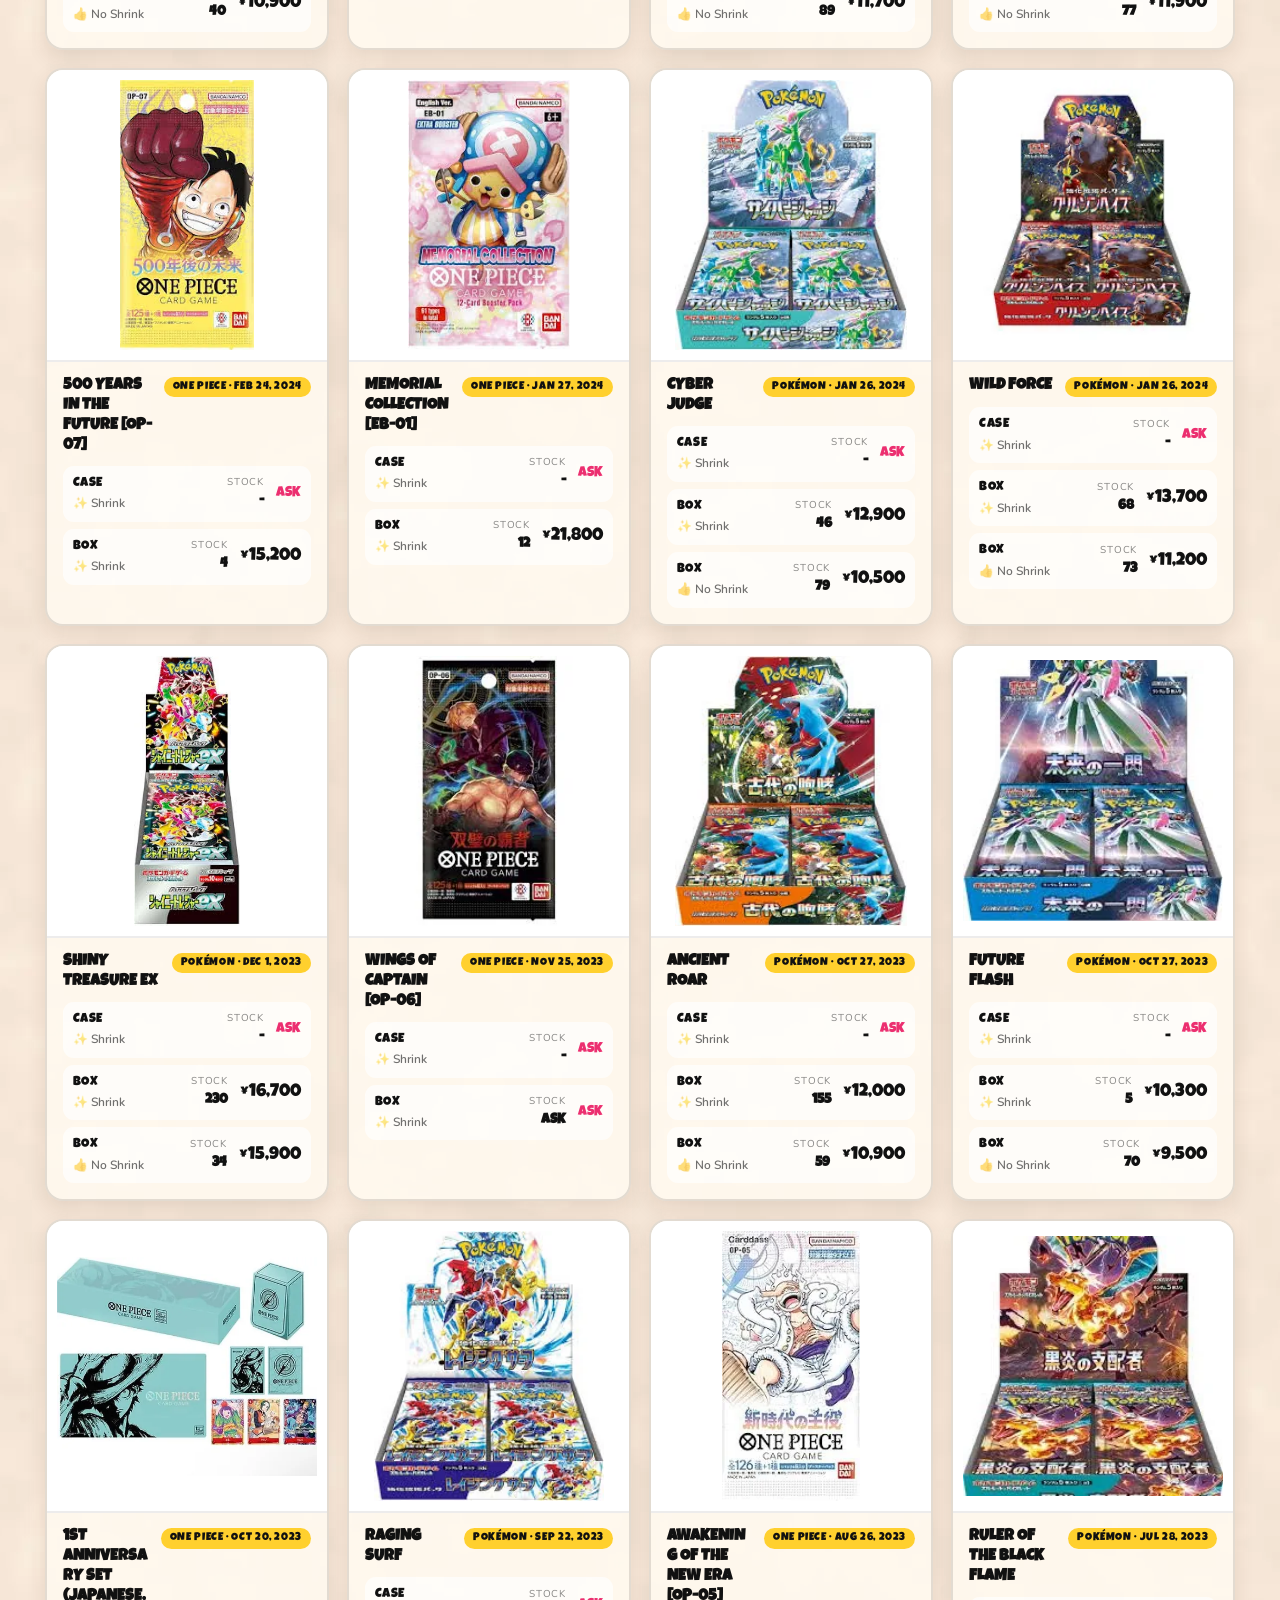
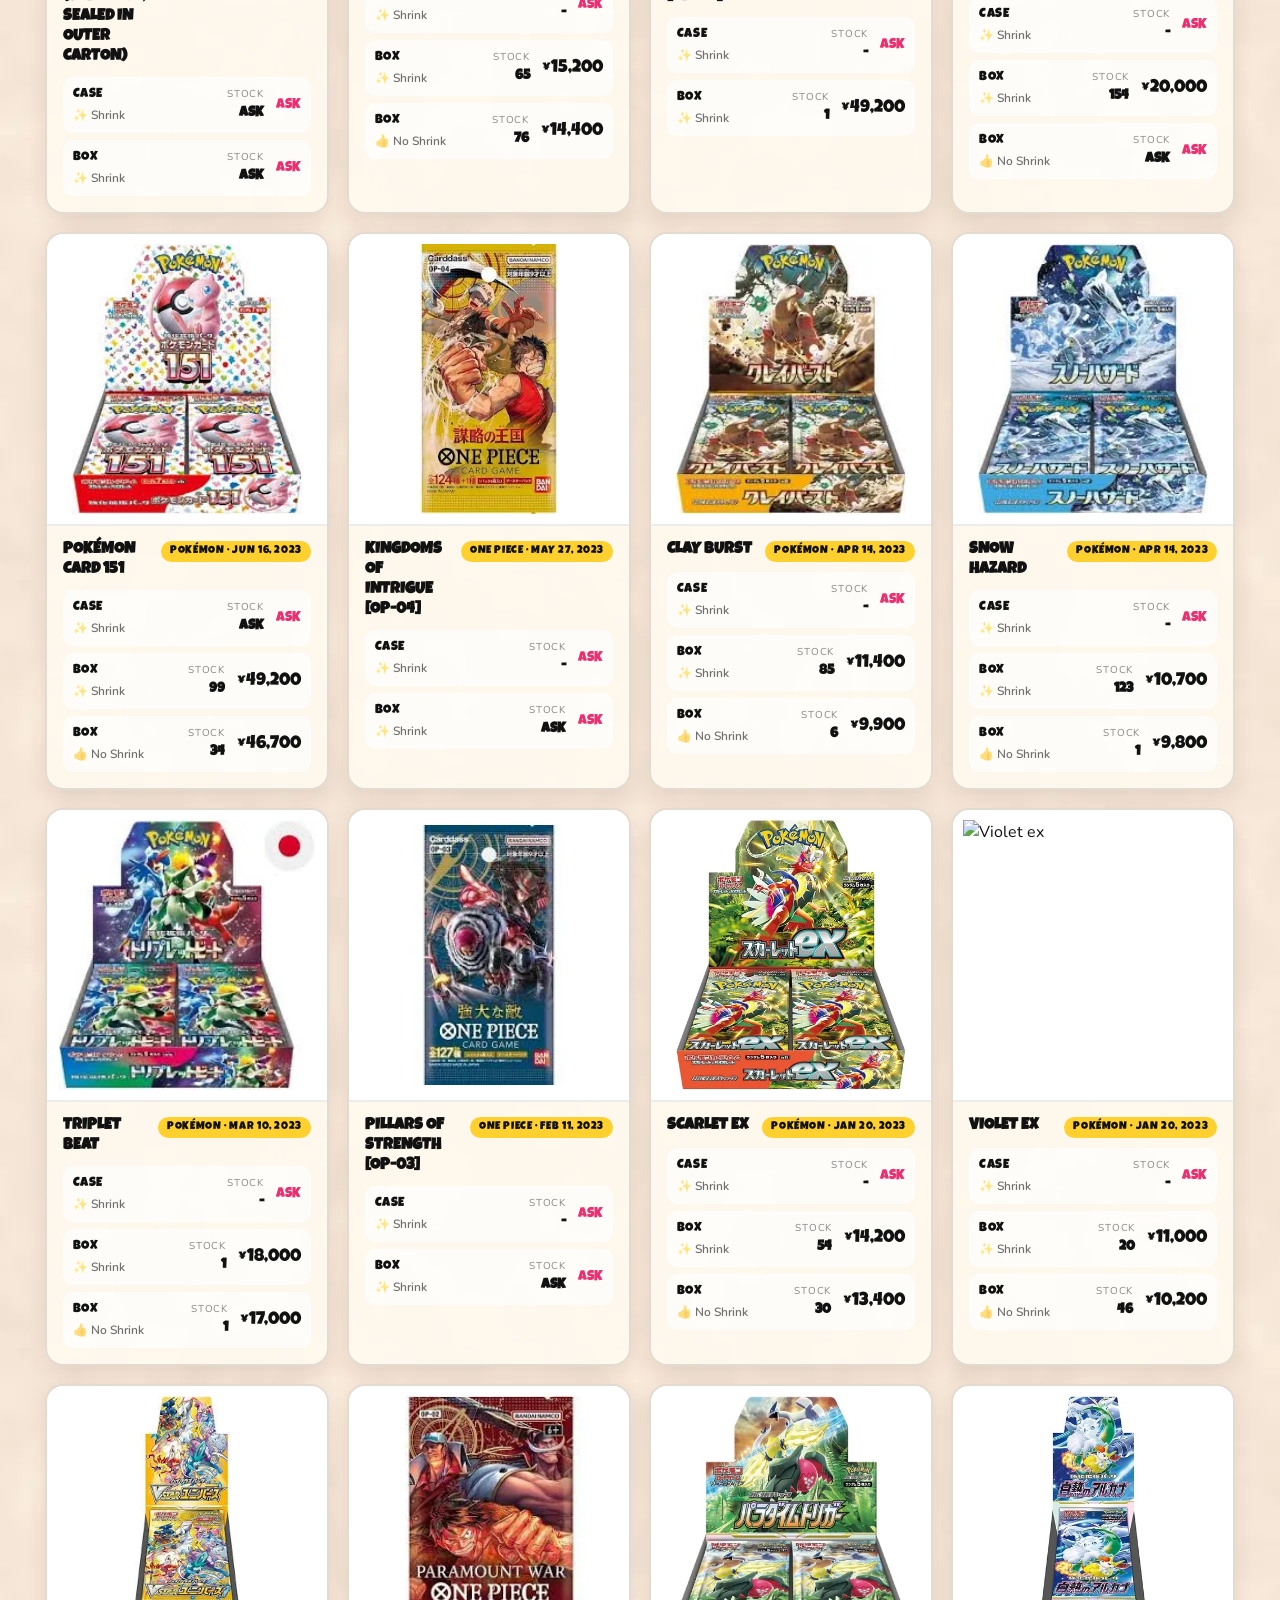
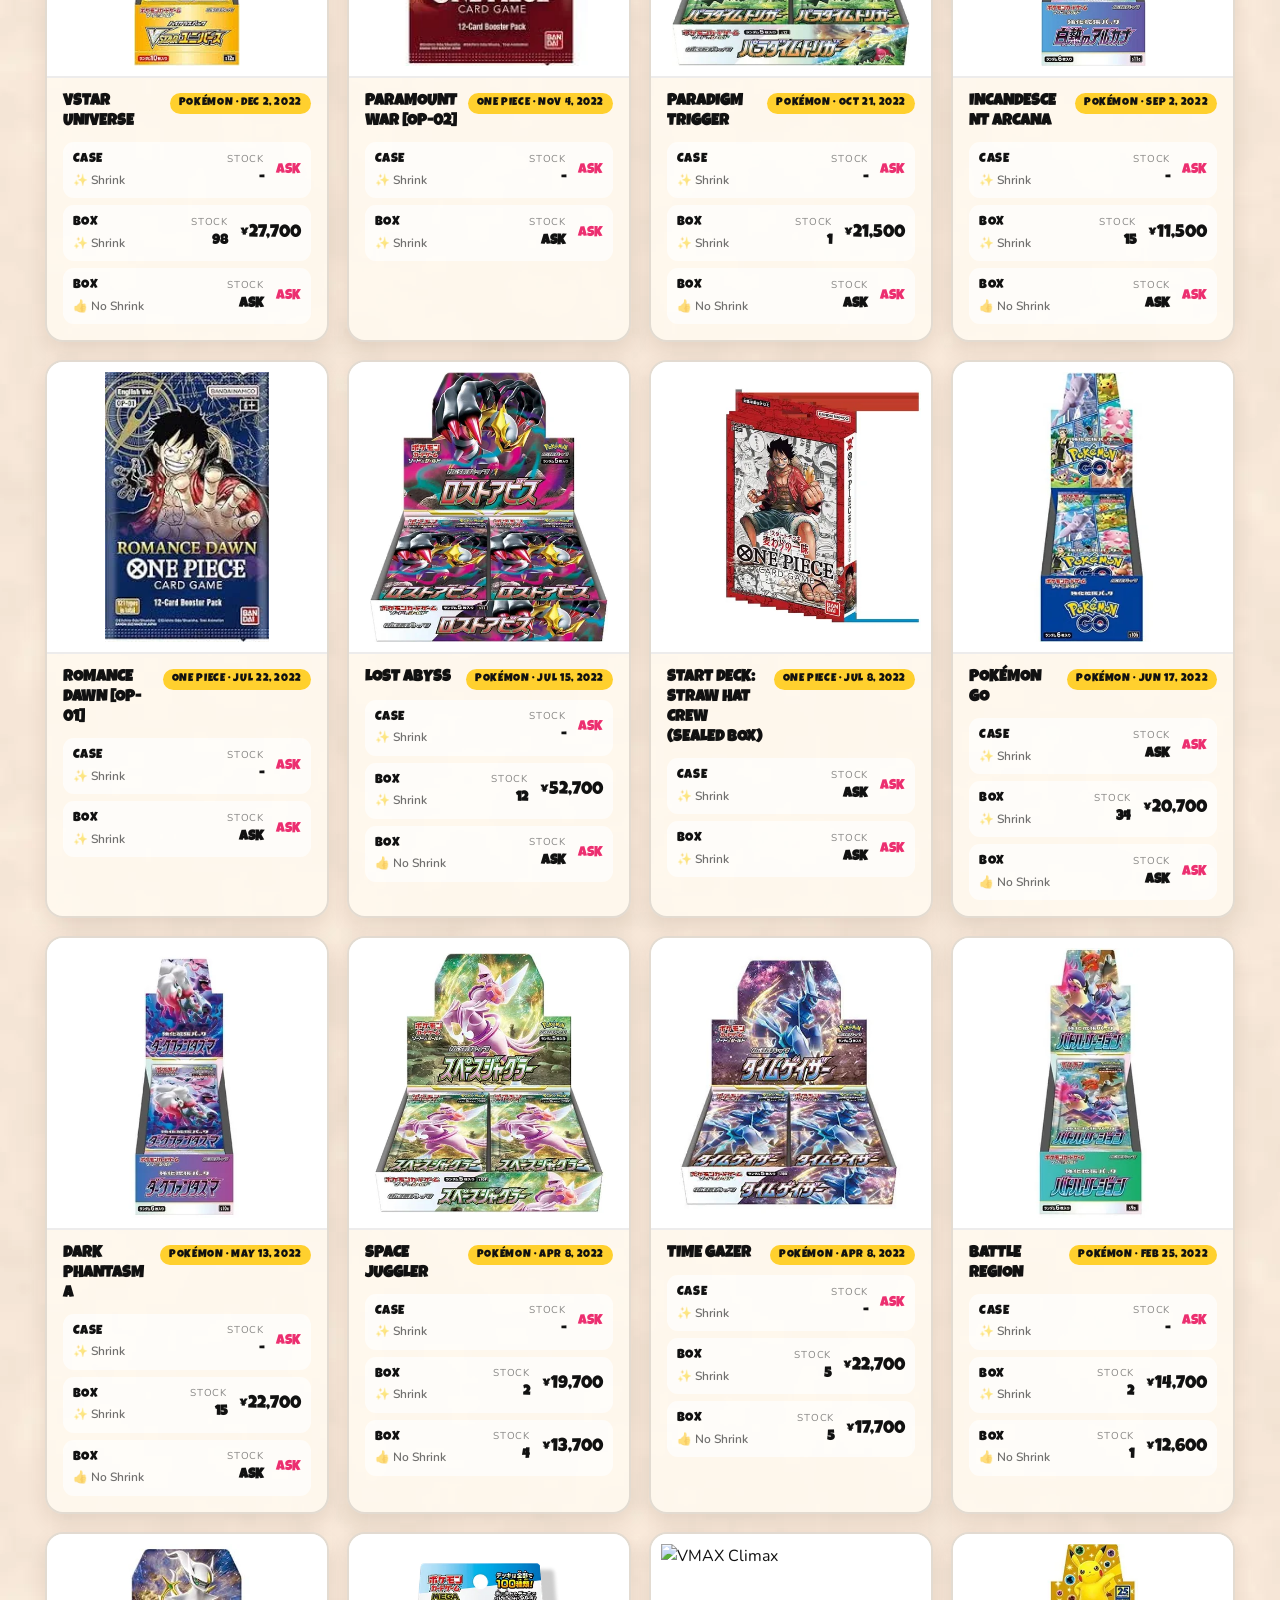
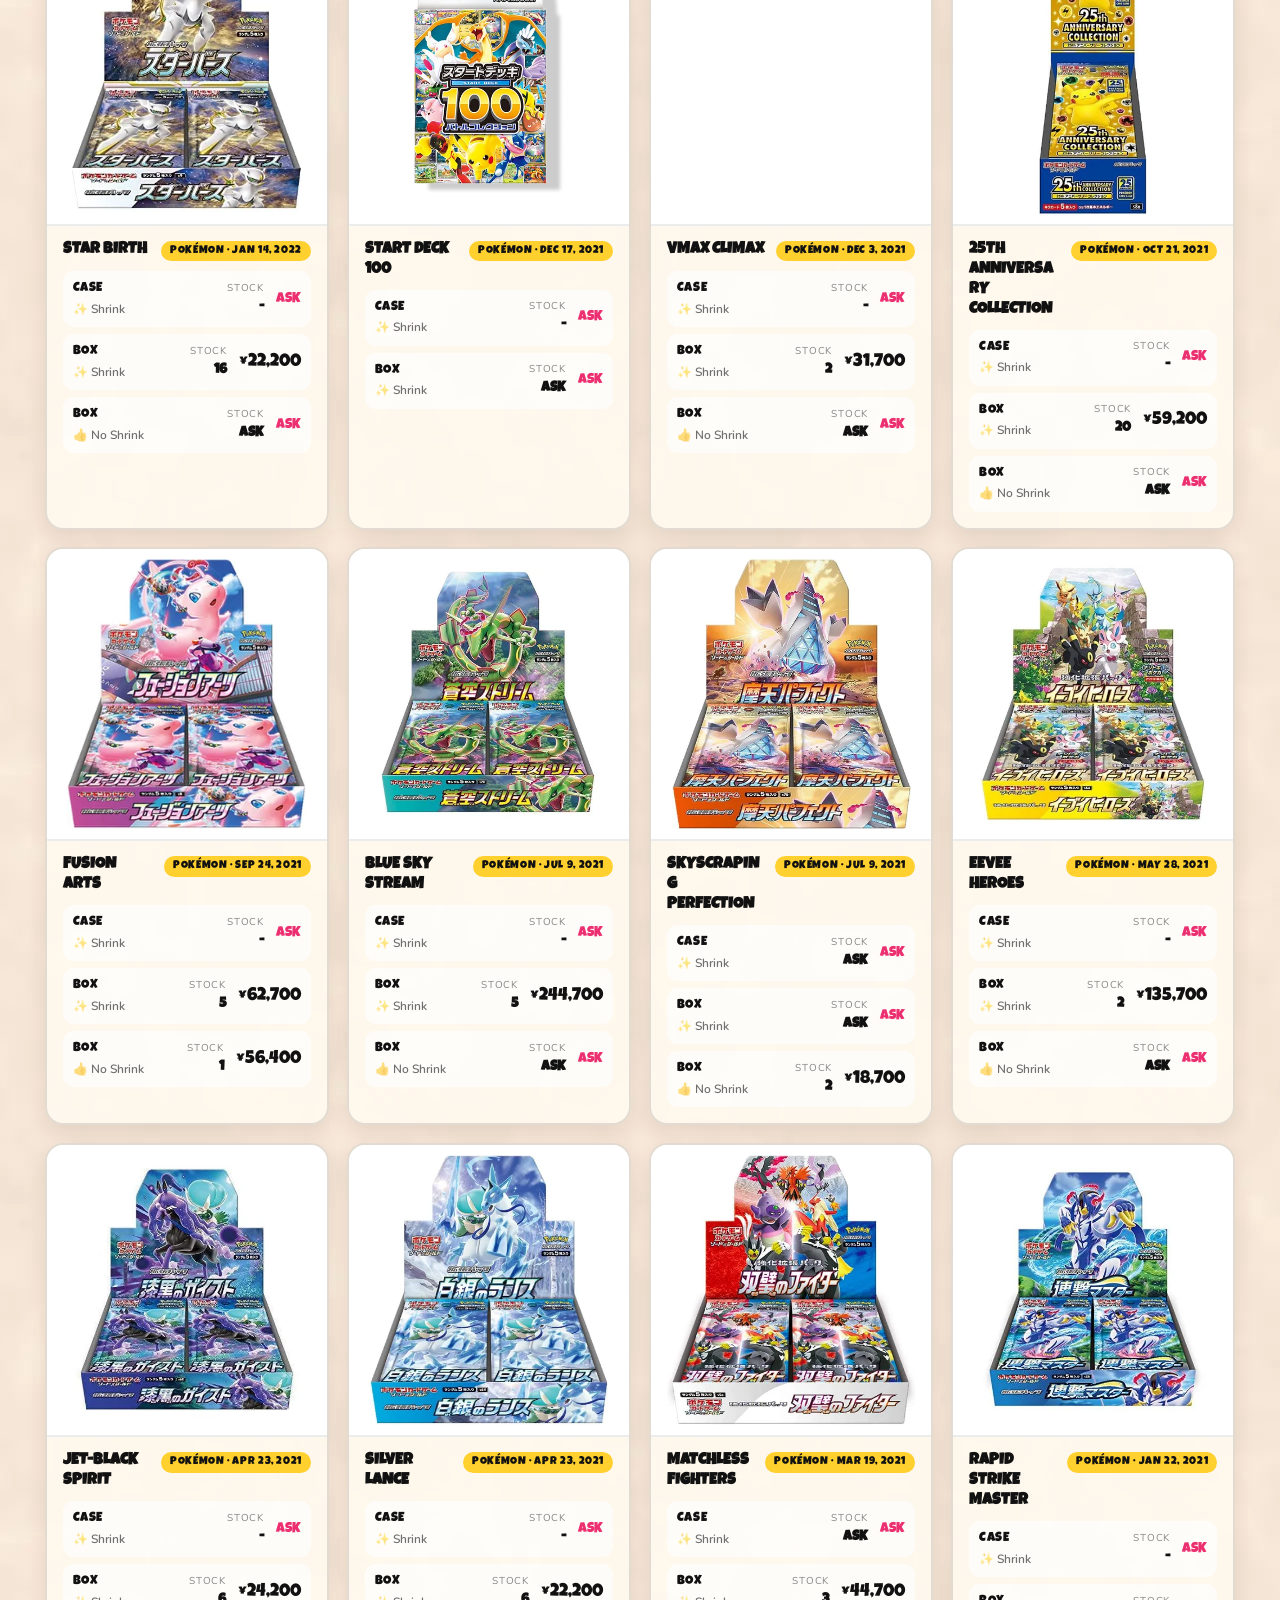
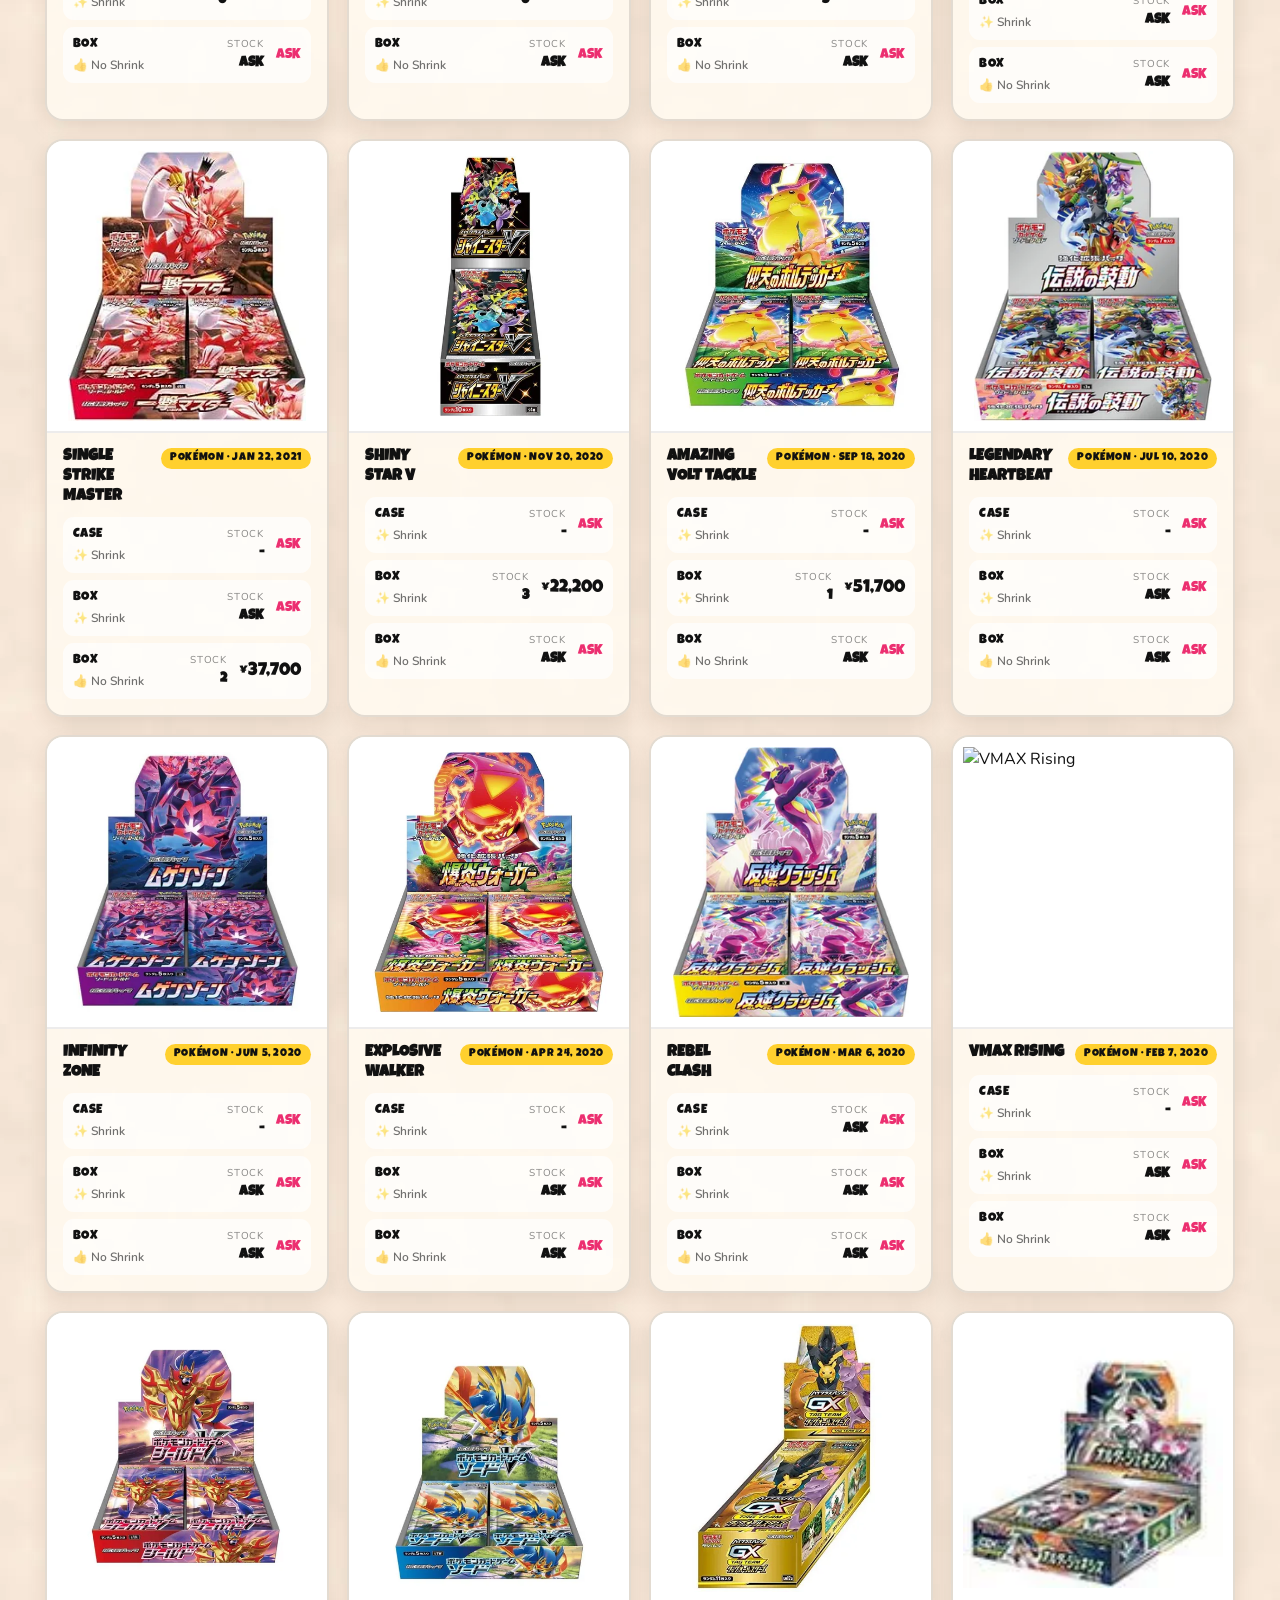
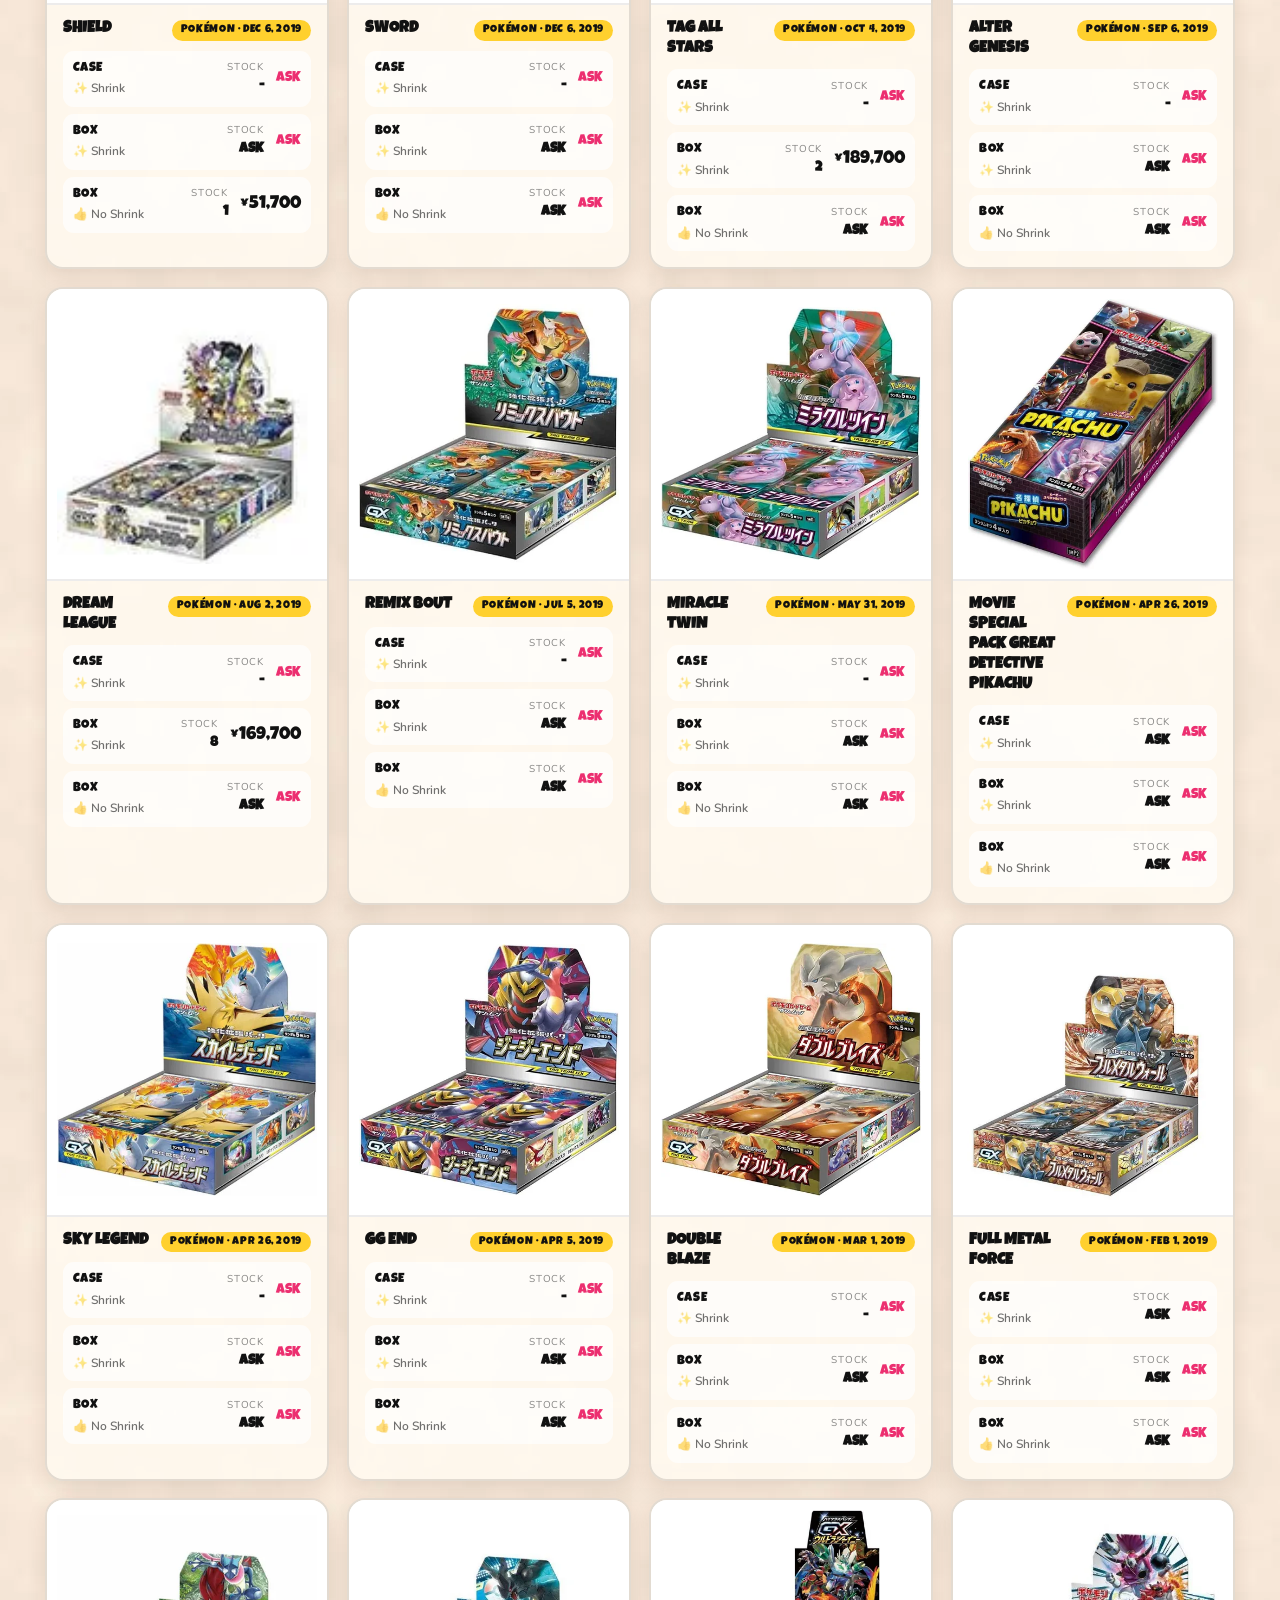
==== commit 829e4e6a: "Add files via upload" ====
--- a/price-list/index.html
+++ b/price-list/index.html
@@ -64,7 +64,7 @@
         <p class="section-kicker">Price List</p>
         <h1>Cases, boxes and bulk</h1>
         <p>Prices are in Japanese yen and cover sealed Pokémon Card Game and One Piece Card Game product, plus bulk. Stock and prices move daily — message us to confirm before you order.</p>
-        <p class="pl-updated">Latest update: 4 September 2026</p>
+        <p class="pl-updated" data-pl-updated>Prices are updated daily.</p>
       </div>
 
       <div class="pl-controls">
--- a/styles.css
+++ b/styles.css
@@ -3120,3 +3120,25 @@
   .reward-mascot { animation: none; }
   .confetto { display: none; }
 }
+
+/* 2026-10-28: 回転カードに実カードの写真を表示する（中央1枚＋周囲4枚）
+   中央カードの「TAP ME」はカード幅からはみ出すため、カード側で overflow: hidden にせず、
+   写真の角を枠の内側の丸みに合わせて切る。 */
+.orbit-card-img {
+  position: absolute;
+  inset: 0;
+  z-index: 0;
+  width: 100%;
+  height: 100%;
+  object-fit: cover;
+  border-radius: calc(clamp(12px, 1.8cqw, 18px) - clamp(4px, .55cqw, 6px));
+  pointer-events: none;
+  user-select: none;
+  -webkit-user-drag: none;
+}
+
+/* 2026-10-28: 680px以下で店舗パネルの「Google Maps」「X」ボタンが高さ150pxに伸びていた。
+   縦並びにしたとき flex: 1 1 150px の 150px が高さとして効いていたため、高さは中身なりにする。 */
+@media (max-width: 680px) {
+  .store-feature-actions .feature-link { flex: 0 0 auto; }
+}
